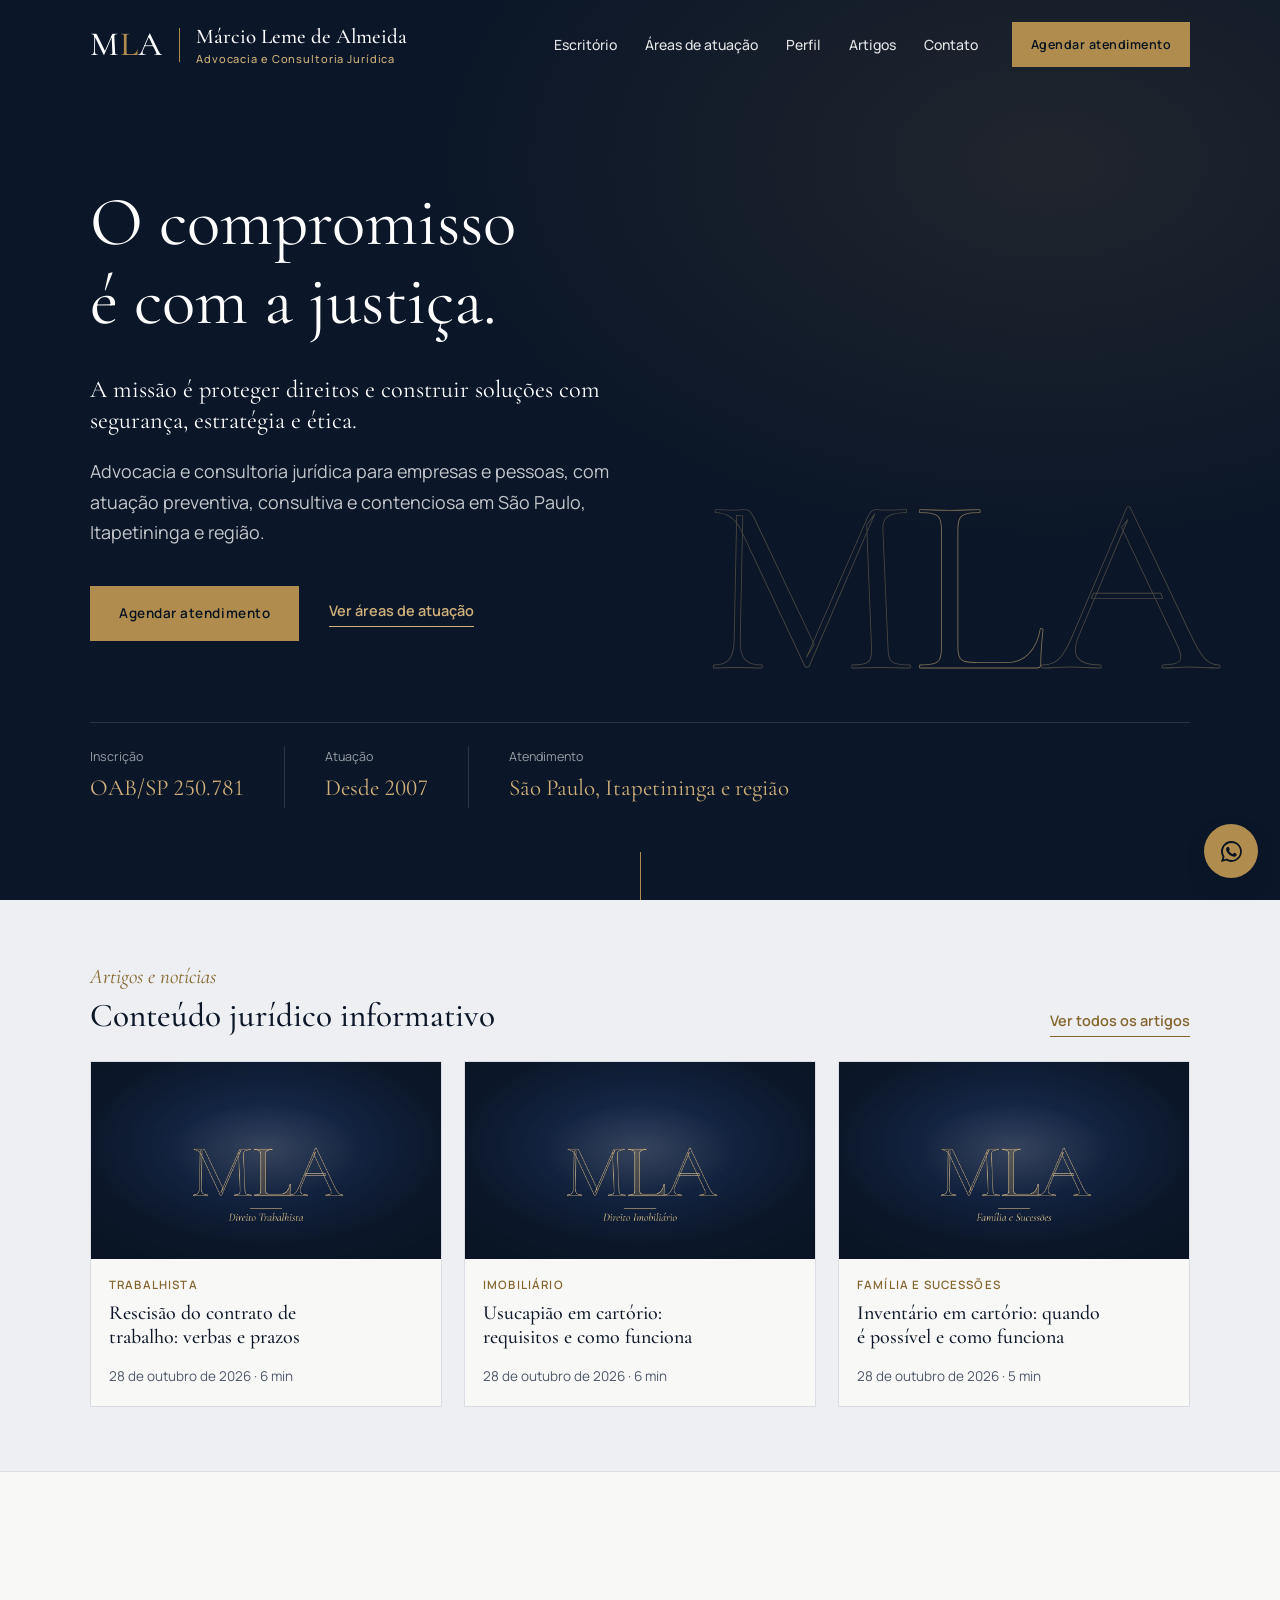
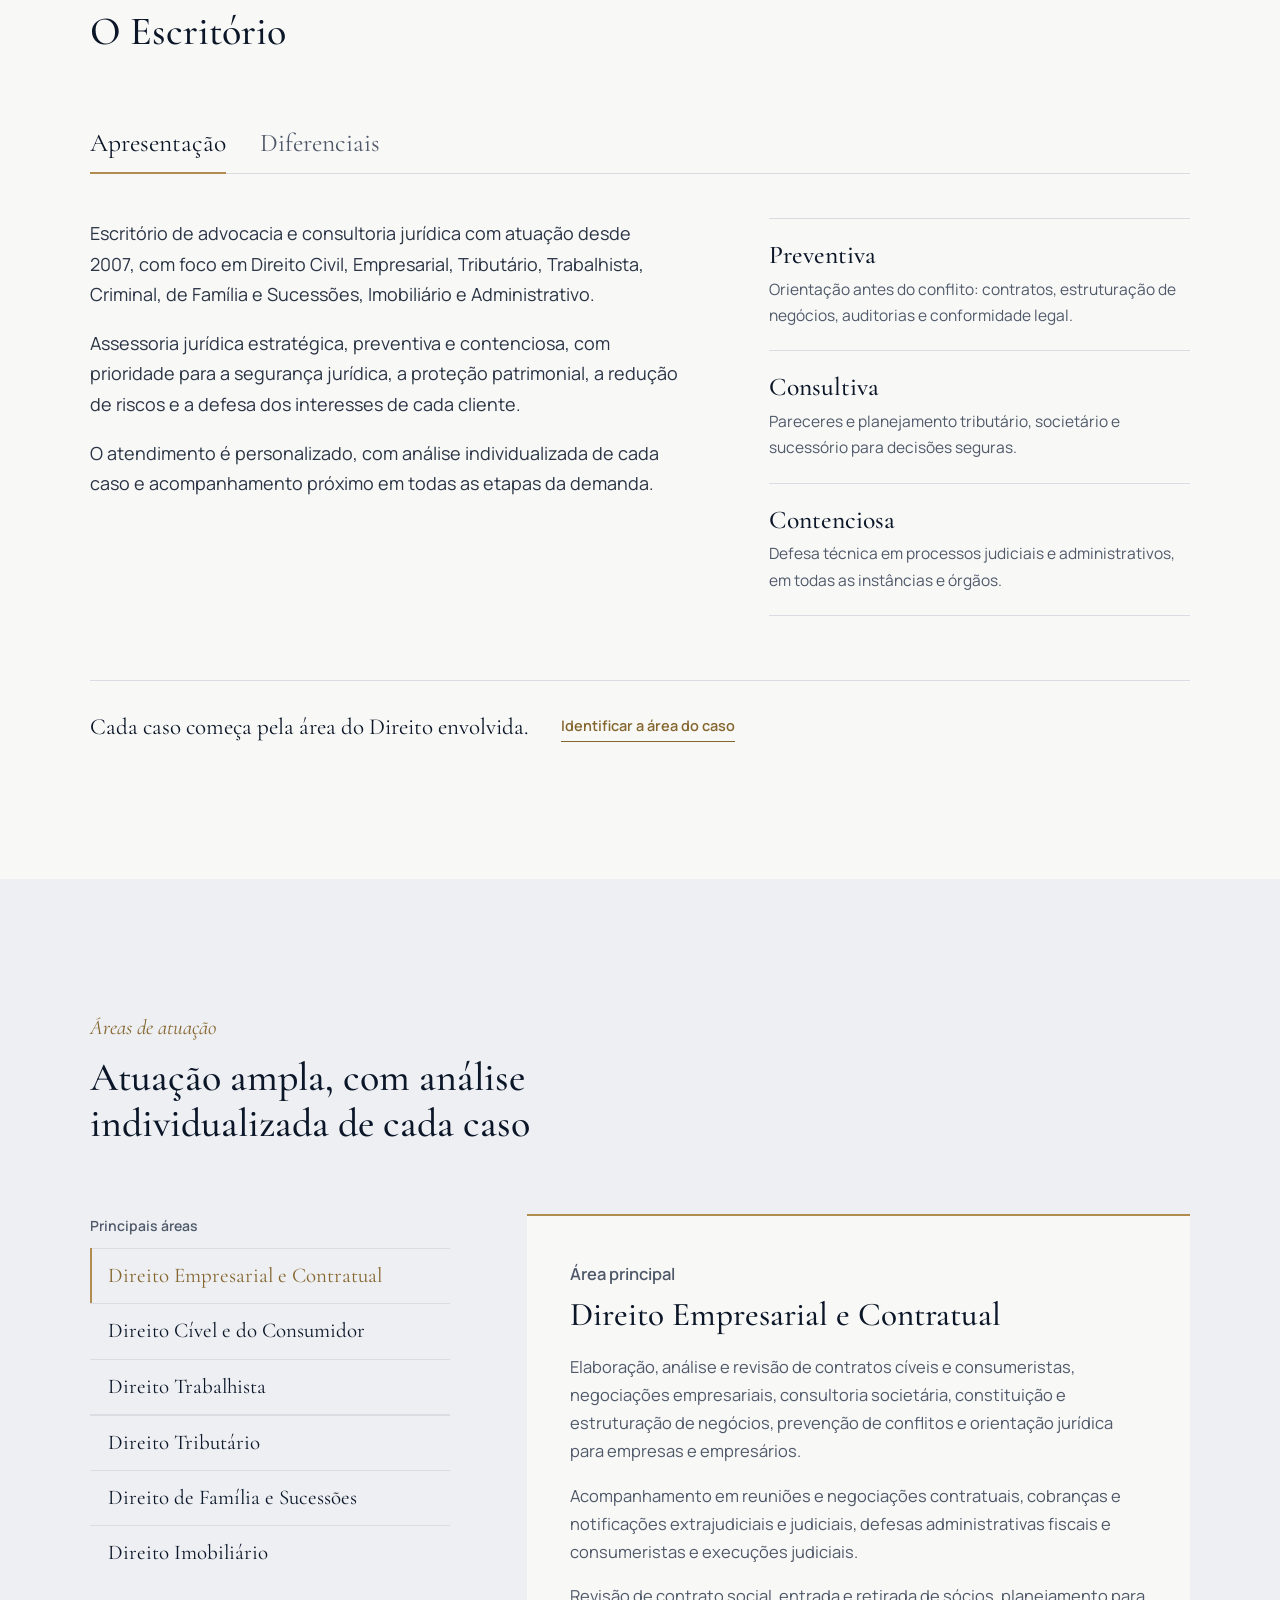
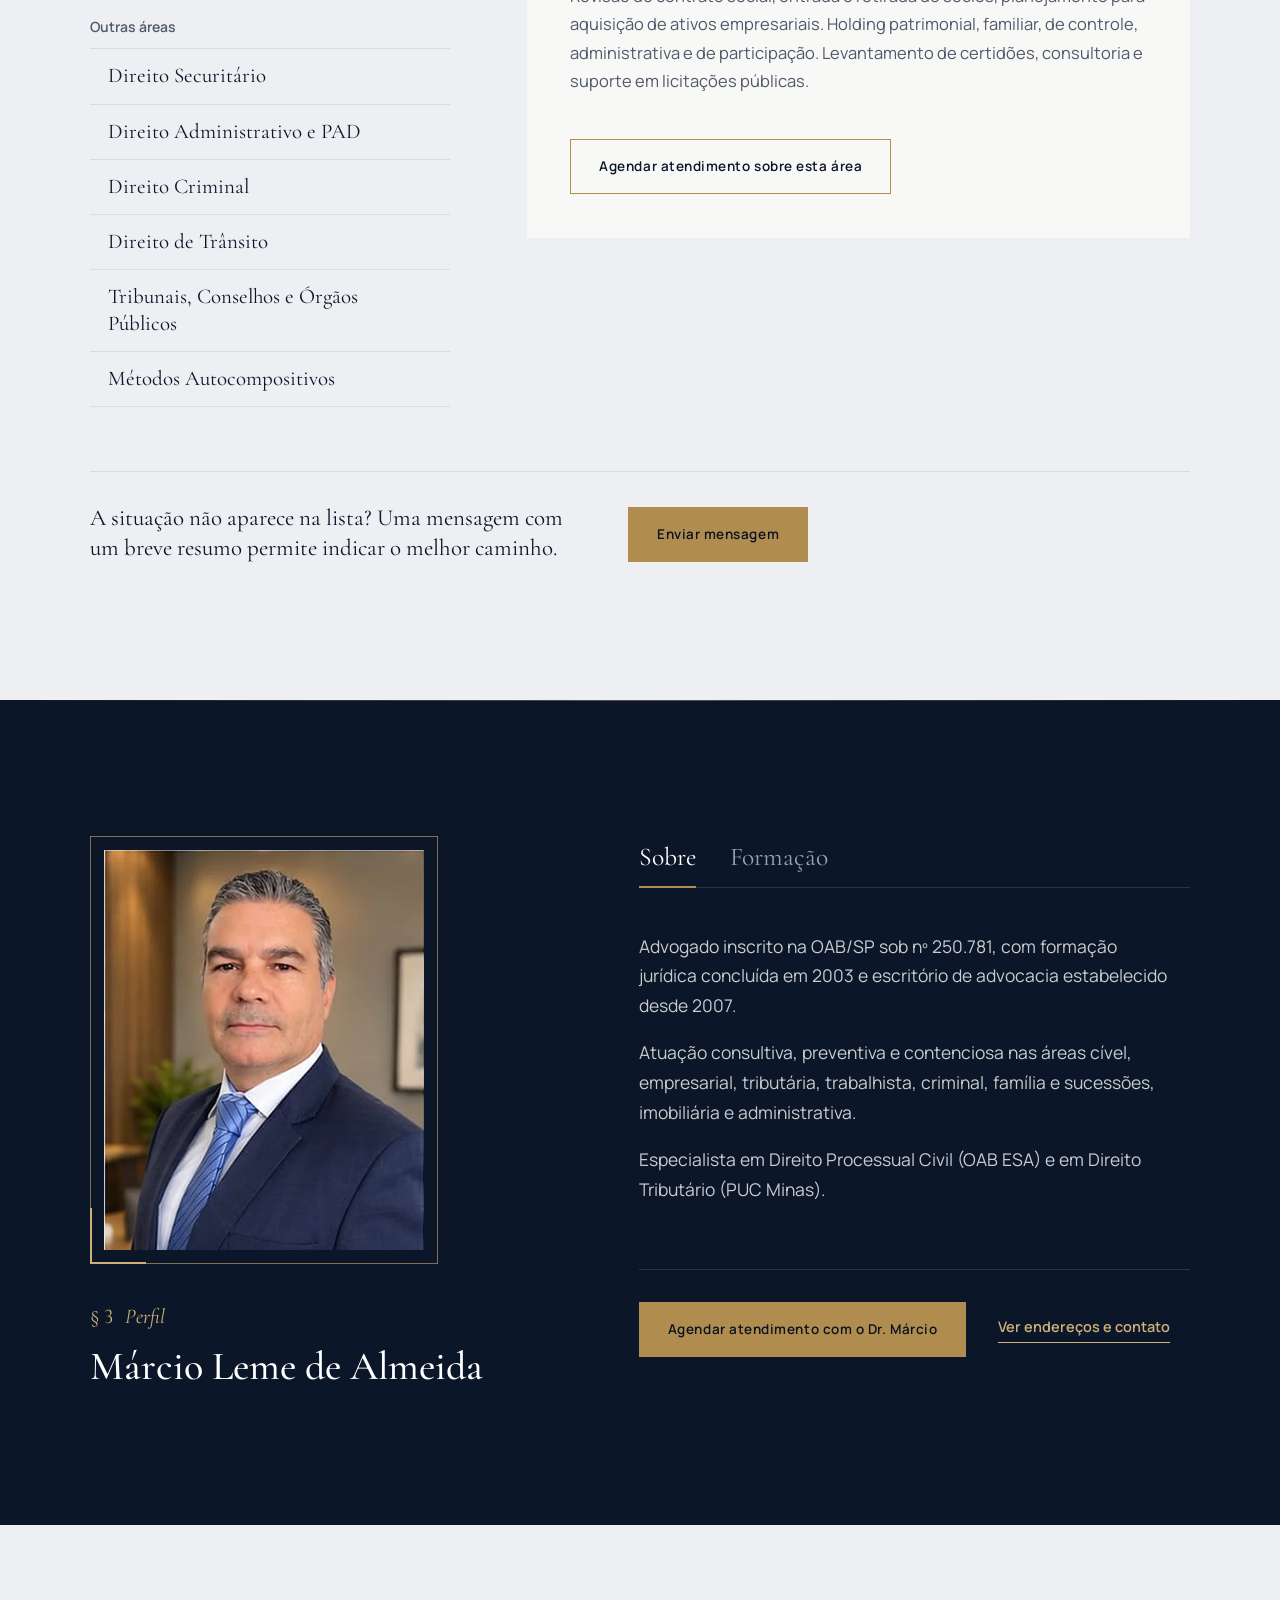
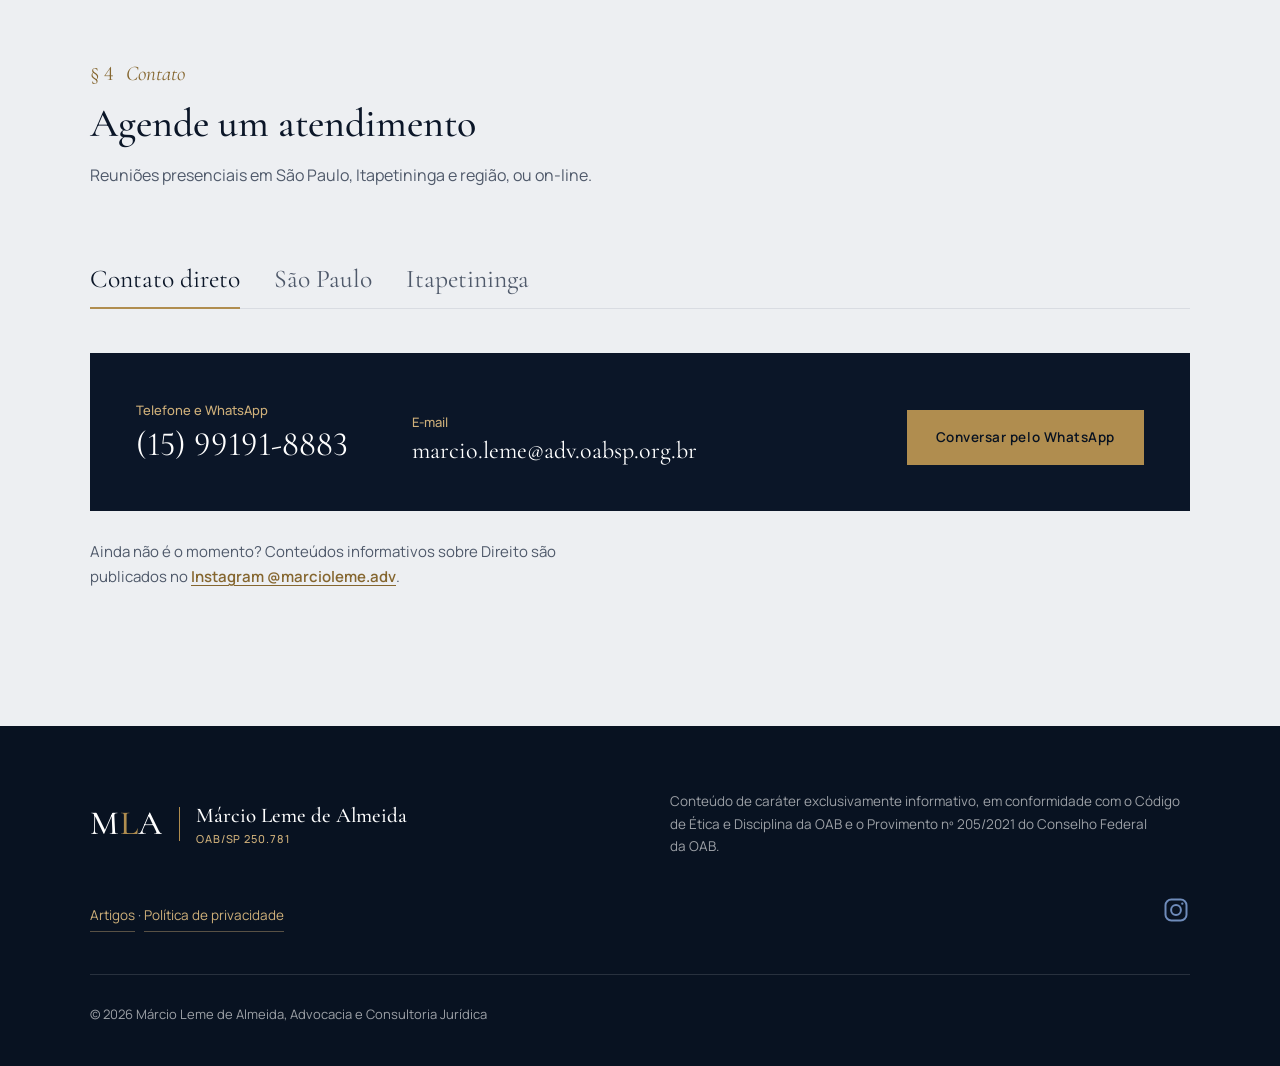
==== index.html @ c4b1dd2b "Change the service area text to São Paulo, Itapetininga e região Co-Authored-By: Claude Opus 5.5 <no" ====
<!doctype html>
<html lang="pt-BR">
<head>
  <meta charset="utf-8">
  <meta name="viewport" content="width=device-width, initial-scale=1">
  <title>Márcio Leme de Almeida | Advocacia e Consultoria Jurídica</title>
  <meta name="description" content="Escritório de advocacia e consultoria jurídica desde 2007. Direito empresarial, do consumidor, trabalhista, tributário, de família e imobiliário. São Paulo, Itapetininga/SP e região. OAB/SP 250.781.">
  <meta name="theme-color" content="#0b1628">
  <meta property="og:title" content="Márcio Leme de Almeida | Advocacia e Consultoria Jurídica">
  <meta property="og:description" content="Advocacia e consultoria jurídica desde 2007. São Paulo, Itapetininga/SP e região.">
  <meta property="og:type" content="website">
  <meta property="og:url" content="https://marciolemeadv.com.br/">
  <meta property="og:locale" content="pt_BR">
  <meta property="og:site_name" content="Márcio Leme de Almeida">
  <meta property="og:image" content="https://marciolemeadv.com.br/assets/og-image.png">
  <meta property="og:image:width" content="1200">
  <meta property="og:image:height" content="630">
  <meta property="og:image:alt" content="Márcio Leme de Almeida, Advocacia e Consultoria Jurídica. OAB/SP 250.781.">
  <meta name="twitter:card" content="summary_large_image">
  <link rel="canonical" href="https://marciolemeadv.com.br/">
  <link rel="icon" href="assets/favicon.svg" type="image/svg+xml">
  <link rel="icon" href="assets/icon-192.png" type="image/png" sizes="192x192">
  <link rel="apple-touch-icon" href="assets/apple-touch-icon.png">
  <link rel="manifest" href="site.webmanifest">
  <link rel="preload" href="assets/fonts/cormorant-garamond.woff" as="font" type="font/woff" crossorigin>
  <link rel="preload" href="assets/fonts/manrope.woff" as="font" type="font/woff" crossorigin>
  <link rel="stylesheet" href="styles.css">
  <script type="application/ld+json">
{
  "@context": "https://schema.org",
  "@graph": [
    {
      "@type": "WebSite",
      "@id": "https://marciolemeadv.com.br/#site",
      "url": "https://marciolemeadv.com.br/",
      "name": "Márcio Leme de Almeida – Advocacia e Consultoria Jurídica",
      "inLanguage": "pt-BR"
    },
    {
      "@type": "Person",
      "@id": "https://marciolemeadv.com.br/#marcio",
      "name": "Márcio Leme de Almeida",
      "jobTitle": "Advogado",
      "url": "https://marciolemeadv.com.br/#trajetoria",
      "image": "https://marciolemeadv.com.br/assets/marcio-960.jpg",
      "identifier": {
        "@type": "PropertyValue",
        "propertyID": "OAB/SP",
        "value": "250.781"
      },
      "alumniOf": [
        {
          "@type": "CollegeOrUniversity",
          "name": "Faculdades Integradas de Itapetininga – Fundação Karnig Bazarian (FKB)"
        },
        {
          "@type": "EducationalOrganization",
          "name": "Escola Superior de Advocacia da OAB (OAB ESA)"
        },
        {
          "@type": "CollegeOrUniversity",
          "name": "Pontifícia Universidade Católica de Minas Gerais (PUC Minas)"
        }
      ],
      "hasCredential": [
        {
          "@type": "EducationalOccupationalCredential",
          "credentialCategory": "Especialização",
          "name": "Especialização em Direito Processual Civil",
          "recognizedBy": {
            "@type": "Organization",
            "name": "OAB ESA"
          }
        },
        {
          "@type": "EducationalOccupationalCredential",
          "credentialCategory": "Especialização",
          "name": "Especialização em Direito Tributário",
          "recognizedBy": {
            "@type": "Organization",
            "name": "PUC Minas"
          }
        }
      ],
      "knowsAbout": [
        "Direito Empresarial",
        "Direito Contratual",
        "Direito Civil",
        "Direito do Consumidor",
        "Direito Trabalhista",
        "Direito Tributário",
        "Direito de Família e Sucessões",
        "Direito Imobiliário",
        "Direito Securitário",
        "Direito Administrativo",
        "Direito Criminal",
        "Direito de Trânsito"
      ],
      "sameAs": [
        "https://www.instagram.com/marcioleme.adv/"
      ],
      "worksFor": [
        {
          "@id": "https://marciolemeadv.com.br/#itapetininga"
        },
        {
          "@id": "https://marciolemeadv.com.br/#sao-paulo"
        }
      ]
    },
    {
      "@type": "LegalService",
      "@id": "https://marciolemeadv.com.br/#itapetininga",
      "name": "Márcio Leme de Almeida – Advocacia e Consultoria Jurídica",
      "url": "https://marciolemeadv.com.br/",
      "image": "https://marciolemeadv.com.br/assets/og-image.png",
      "logo": "https://marciolemeadv.com.br/assets/logo-mla.png",
      "foundingDate": "2007-10",
      "telephone": "+55-15-99191-8883",
      "email": "marcio.leme@adv.oabsp.org.br",
      "founder": {
        "@id": "https://marciolemeadv.com.br/#marcio"
      },
      "employee": {
        "@id": "https://marciolemeadv.com.br/#marcio"
      },
      "address": {
        "@type": "PostalAddress",
        "streetAddress": "Rua Major Fonseca, 85, Sala 04, 1º andar",
        "addressLocality": "Itapetininga",
        "addressRegion": "SP",
        "postalCode": "18200-022",
        "addressCountry": "BR"
      },
      "hasMap": "https://www.google.com/maps/search/?api=1&query=Rua%20Major%20Fonseca%2C%2085%2C%20Itapetininga%20-%20SP",
      "areaServed": [
        {
          "@type": "City",
          "name": "Itapetininga"
        },
        {
          "@type": "City",
          "name": "Angatuba"
        },
        {
          "@type": "City",
          "name": "Alambari"
        },
        {
          "@type": "City",
          "name": "Guareí"
        },
        {
          "@type": "City",
          "name": "São Miguel Arcanjo"
        },
        {
          "@type": "City",
          "name": "Sarapuí"
        },
        {
          "@type": "City",
          "name": "Capão Bonito"
        },
        {
          "@type": "City",
          "name": "Buri"
        },
        {
          "@type": "City",
          "name": "Tatuí"
        },
        {
          "@type": "City",
          "name": "Sorocaba"
        }
      ],
      "knowsAbout": [
        "Direito Empresarial",
        "Direito Contratual",
        "Direito Civil",
        "Direito do Consumidor",
        "Direito Trabalhista",
        "Direito Tributário",
        "Direito de Família e Sucessões",
        "Direito Imobiliário",
        "Direito Securitário",
        "Direito Administrativo",
        "Direito Criminal",
        "Direito de Trânsito"
      ],
      "availableLanguage": "pt-BR",
      "sameAs": [
        "https://www.instagram.com/marcioleme.adv/"
      ]
    },
    {
      "@type": "LegalService",
      "@id": "https://marciolemeadv.com.br/#sao-paulo",
      "name": "Márcio Leme de Almeida – Advocacia e Consultoria Jurídica",
      "url": "https://marciolemeadv.com.br/",
      "image": "https://marciolemeadv.com.br/assets/og-image.png",
      "logo": "https://marciolemeadv.com.br/assets/logo-mla.png",
      "foundingDate": "2007-10",
      "telephone": "+55-15-99191-8883",
      "email": "marcio.leme@adv.oabsp.org.br",
      "founder": {
        "@id": "https://marciolemeadv.com.br/#marcio"
      },
      "employee": {
        "@id": "https://marciolemeadv.com.br/#marcio"
      },
      "address": {
        "@type": "PostalAddress",
        "streetAddress": "Rua Cubatão, 472 – Paraíso",
        "addressLocality": "São Paulo",
        "addressRegion": "SP",
        "postalCode": "04013-001",
        "addressCountry": "BR"
      },
      "hasMap": "https://www.google.com/maps/search/?api=1&query=Rua%20Cubat%C3%A3o%2C%20472%2C%20S%C3%A3o%20Paulo%20-%20SP",
      "areaServed": [
        {
          "@type": "City",
          "name": "São Paulo"
        }
      ],
      "knowsAbout": [
        "Direito Empresarial",
        "Direito Contratual",
        "Direito Civil",
        "Direito do Consumidor",
        "Direito Trabalhista",
        "Direito Tributário",
        "Direito de Família e Sucessões",
        "Direito Imobiliário",
        "Direito Securitário",
        "Direito Administrativo",
        "Direito Criminal",
        "Direito de Trânsito"
      ],
      "availableLanguage": "pt-BR",
      "sameAs": [
        "https://www.instagram.com/marcioleme.adv/"
      ]
    }
  ]
}
  </script>
</head>
<body>

<a class="skip" href="#conteudo">Pular para o conteúdo</a>

<!-- ============ CABEÇALHO ============ -->
<header class="header" id="topo">
  <div class="wrap header__inner">
    <a href="#inicio" class="brand" aria-label="Márcio Leme de Almeida, início">
      <span class="brand__mono">M<em>L</em>A</span>
      <span class="brand__rule" aria-hidden="true"></span>
      <span class="brand__text">
        <span class="brand__name">Márcio Leme de Almeida</span>
        <span class="brand__sub">Advocacia e Consultoria Jurídica</span>
      </span>
    </a>
    <nav class="nav" id="nav" aria-label="Navegação principal">
      <a href="#escritorio">Escritório</a>
      <a href="#atuacao">Áreas de atuação</a>
      <a href="#trajetoria">Perfil</a>
      <a href="artigos/">Artigos</a>
      <a href="#contato">Contato</a>
      <a class="btn btn--gold btn--sm nav__cta" href="https://wa.me/5515991918883?text=Ol%C3%A1%2C%20gostaria%20de%20agendar%20um%20atendimento." target="_blank" rel="noopener">Agendar atendimento</a>
    </nav>
    <button class="burger" id="burger" aria-label="Abrir menu" aria-expanded="false" aria-controls="nav">
      <span></span><span></span><span></span>
    </button>
  </div>
</header>

<main id="conteudo">

<!-- ============ TOPO ============ -->
<section class="hero" id="inicio">
  <svg class="hero__seal" viewBox="0 0 900 360" aria-hidden="true">
    <text x="450" y="300" text-anchor="middle">
      <tspan class="seal__m">M</tspan><tspan class="seal__l">L</tspan><tspan class="seal__a">A</tspan>
    </text>
  </svg>

  <div class="wrap hero__inner">
    <h1 class="hero__title">
      <span class="line"><span>O compromisso</span></span>
      <span class="line"><span>é com a justiça.</span></span>
    </h1>
    <p class="hero__lead">
      <span class="hero__mission">A missão é proteger direitos e construir soluções com segurança, estratégia e ética.</span>
      Advocacia e consultoria jurídica para empresas e pessoas, com atuação preventiva,
      consultiva e contenciosa em São Paulo, Itapetininga e região.
    </p>
    <div class="hero__actions">
      <a class="btn btn--gold" href="https://wa.me/5515991918883?text=Ol%C3%A1%2C%20gostaria%20de%20agendar%20um%20atendimento." target="_blank" rel="noopener">Agendar atendimento</a>
      <a class="textlink textlink--light" href="#atuacao">Ver áreas de atuação</a>
    </div>
  </div>

  <div class="wrap">
    <dl class="hero__facts">
      <div><dt>Inscrição</dt><dd>OAB/SP 250.781</dd></div>
      <div><dt>Atuação</dt><dd>Desde 2007</dd></div>
      <div><dt>Atendimento</dt><dd>São Paulo, Itapetininga e região</dd></div>
    </dl>
  </div>
  <a href="#escritorio" class="scroll-line" aria-label="Ir para o conteúdo"><span></span></a>
</section>

<!-- ============ ARTIGOS (cards pequenos logo abaixo do topo; o mais recente primeiro) ============ -->
<section class="home-news" id="artigos" aria-labelledby="home-news-title">
  <div class="wrap home-news__inner">
    <div class="home-news__intro">
      <p class="sect">Artigos e notícias</p>
      <h2 class="home-news__title" id="home-news-title">Conteúdo jurídico informativo</h2>
      <a class="textlink" href="artigos/">Ver todos os artigos</a>
    </div>
    <div class="home-news__cards">
      <article class="news-card news-card--sm">
        <div class="news-card__img"><img src="artigos/img/rescisao-contrato-de-trabalho.jpg" width="1200" height="675" alt="" loading="lazy" decoding="async"></div>
        <div class="news-card__body">
          <p class="news-card__chapeu">Trabalhista</p>
          <h3 class="news-card__title"><a href="artigos/rescisao-contrato-de-trabalho.html">Rescisão do contrato de trabalho: verbas e prazos</a></h3>
          <p class="news-card__meta">28 de outubro de 2026 · 6 min</p>
        </div>
      </article>
      <article class="news-card news-card--sm">
        <div class="news-card__img"><img src="artigos/img/usucapiao-em-cartorio.jpg" width="1200" height="675" alt="" loading="lazy" decoding="async"></div>
        <div class="news-card__body">
          <p class="news-card__chapeu">Imobiliário</p>
          <h3 class="news-card__title"><a href="artigos/usucapiao-em-cartorio.html">Usucapião em cartório: requisitos e como funciona</a></h3>
          <p class="news-card__meta">28 de outubro de 2026 · 6 min</p>
        </div>
      </article>
      <article class="news-card news-card--sm">
        <div class="news-card__img"><img src="artigos/img/inventario-em-cartorio.jpg" width="1200" height="675" alt="" loading="lazy" decoding="async"></div>
        <div class="news-card__body">
          <p class="news-card__chapeu">Família e Sucessões</p>
          <h3 class="news-card__title"><a href="artigos/inventario-em-cartorio.html">Inventário em cartório: quando é possível e como funciona</a></h3>
          <p class="news-card__meta">28 de outubro de 2026 · 5 min</p>
        </div>
      </article>
    </div>
    <div class="home-news__dots" aria-hidden="true"></div>
  </div>
</section>

<!-- ============ 1 ESCRITÓRIO (abas: Apresentação | Diferenciais) ============ -->
<section class="section" id="escritorio">
  <div class="wrap">
    <div class="section__head">
      <h2 class="title">O Escritório</h2>
    </div>

    <div class="tabs" data-tabs>
      <div class="tabs__list" role="tablist" aria-label="O escritório">
        <button class="tab" role="tab" id="t-quem" aria-controls="p-quem" aria-selected="true">Apresentação</button>
        <button class="tab" role="tab" id="t-dif" aria-controls="p-dif" aria-selected="false" tabindex="-1">Diferenciais</button>
      </div>

      <div class="tabs__panel" role="tabpanel" id="p-quem" aria-labelledby="t-quem">
        <div class="about">
          <div class="prose">
            <p>
              Escritório de advocacia e consultoria jurídica com atuação desde 2007, com foco em Direito Civil,
              Empresarial, Tributário, Trabalhista, Criminal, de Família e Sucessões, Imobiliário e Administrativo.
            </p>
            <p>
              Assessoria jurídica estratégica, preventiva e contenciosa, com prioridade para a segurança jurídica,
              a proteção patrimonial, a redução de riscos e a defesa dos interesses de cada cliente.
            </p>
            <p>
              O atendimento é personalizado, com análise individualizada de cada caso e acompanhamento próximo
              em todas as etapas da demanda.
            </p>
          </div>
          <div class="pillars">
            <article class="pillar">
              <h3>Preventiva</h3>
              <p>Orientação antes do conflito: contratos, estruturação de negócios, auditorias e conformidade legal.</p>
            </article>
            <article class="pillar">
              <h3>Consultiva</h3>
              <p>Pareceres e planejamento tributário, societário e sucessório para decisões seguras.</p>
            </article>
            <article class="pillar">
              <h3>Contenciosa</h3>
              <p>Defesa técnica em processos judiciais e administrativos, em todas as instâncias e órgãos.</p>
            </article>
          </div>
        </div>
      </div>

      <div class="tabs__panel" role="tabpanel" id="p-dif" aria-labelledby="t-dif" hidden>
        <ul class="diffs">
          <li>Escritório estabelecido desde 2007</li>
          <li>Experiência em diversas áreas do Direito</li>
          <li>Atuação perante tribunais, conselhos, órgãos públicos e entidades administrativas</li>
          <li>Experiência em sindicâncias e processos administrativos disciplinares</li>
          <li>Atendimento personalizado e estratégico</li>
          <li>Atuação preventiva, consultiva e contenciosa</li>
          <li>Análise individualizada e acompanhamento próximo de cada caso</li>
          <li>Compromisso com ética, sigilo profissional e segurança jurídica</li>
          <li>Disponibilidade para reuniões presenciais e on-line</li>
        </ul>
      </div>
    </div>

    <div class="next">
      <p class="next__text">Cada caso começa pela área do Direito envolvida.</p>
      <a class="textlink" href="#atuacao">Identificar a área do caso</a>
    </div>
  </div>
</section>

<!-- ============ 2 ÁREAS DE ATUAÇÃO (abas verticais; acordeão no celular) ============ -->
<section class="section section--tint" id="atuacao">
  <div class="wrap">
    <div class="section__head">
      <p class="sect">Áreas de atuação</p>
      <h2 class="title">Atuação ampla, com análise individualizada de cada caso</h2>
    </div>

    <div class="vtabs" data-tabs data-vertical>
      <p class="vtabs__group">Principais áreas</p>

      <div class="vtab">
        <button class="vtab__btn is-main" id="a-emp" aria-controls="ap-emp" aria-expanded="true">Direito Empresarial e Contratual</button>
        <div class="vtab__panel" id="ap-emp" role="region" aria-labelledby="a-emp">
          <p class="vtab__tag">Área principal</p>
          <h3>Direito Empresarial e Contratual</h3>
          <p>Elaboração, análise e revisão de contratos cíveis e consumeristas, negociações empresariais, consultoria societária, constituição e estruturação de negócios, prevenção de conflitos e orientação jurídica para empresas e empresários.</p>
          <p>Acompanhamento em reuniões e negociações contratuais, cobranças e notificações extrajudiciais e judiciais, defesas administrativas fiscais e consumeristas e execuções judiciais.</p>
          <p>Revisão de contrato social, entrada e retirada de sócios, planejamento para aquisição de ativos empresariais. Holding patrimonial, familiar, de controle, administrativa e de participação. Levantamento de certidões, consultoria e suporte em licitações públicas.</p>
          <a class="btn btn--outline vtab__cta" href="https://wa.me/5515991918883?text=Ol%C3%A1%2C%20gostaria%20de%20agendar%20um%20atendimento.%20%C3%81rea%3A%20Direito%20Empresarial%20e%20Contratual." target="_blank" rel="noopener">Agendar atendimento sobre esta área</a>
        </div>
      </div>
      <div class="vtab">
        <button class="vtab__btn is-main" id="a-civ" aria-controls="ap-civ" aria-expanded="false">Direito Cível e do Consumidor</button>
        <div class="vtab__panel" id="ap-civ" role="region" aria-labelledby="a-civ" hidden>
          <p class="vtab__tag">Área principal</p>
          <h3>Direito Cível e do Consumidor</h3>
          <p>Ações de responsabilidade civil, relações contratuais, indenizações, cobranças e obrigações, na defesa de empresas, fornecedores e consumidores.</p>
          <p>Representação em processos judiciais e administrativos, perante o Procon e em execuções judiciais.</p>
          <a class="btn btn--outline vtab__cta" href="https://wa.me/5515991918883?text=Ol%C3%A1%2C%20gostaria%20de%20agendar%20um%20atendimento.%20%C3%81rea%3A%20Direito%20C%C3%ADvel%20e%20do%20Consumidor." target="_blank" rel="noopener">Agendar atendimento sobre esta área</a>
        </div>
      </div>
      <div class="vtab">
        <button class="vtab__btn is-main" id="a-trab" aria-controls="ap-trab" aria-expanded="false">Direito Trabalhista</button>
        <div class="vtab__panel" id="ap-trab" role="region" aria-labelledby="a-trab" hidden>
          <p class="vtab__tag">Área principal</p>
          <h3>Direito Trabalhista</h3>
          <p>Assessoria preventiva e contenciosa para o cumprimento integral da legislação trabalhista, incluindo medicina do trabalho, controle de EPIs, PPP, PCMSO, Normas Regulamentadoras, fiscalizações e acidentes de trabalho.</p>
          <p>Gestão disciplinar (advertências, suspensões e multas cabíveis), acordos de banco de horas e planejamento de jornadas e escalas, em conformidade com a lei.</p>
          <p>Auditorias trabalhistas, elaboração e revisão de documentos e contratos, negociações e defesa em reclamações trabalhistas.</p>
          <a class="btn btn--outline vtab__cta" href="https://wa.me/5515991918883?text=Ol%C3%A1%2C%20gostaria%20de%20agendar%20um%20atendimento.%20%C3%81rea%3A%20Direito%20Trabalhista." target="_blank" rel="noopener">Agendar atendimento sobre esta área</a>
        </div>
      </div>
      <div class="vtab">
        <button class="vtab__btn is-main" id="a-trib" aria-controls="ap-trib" aria-expanded="false">Direito Tributário</button>
        <div class="vtab__panel" id="ap-trib" role="region" aria-labelledby="a-trib" hidden>
          <p class="vtab__tag">Área principal</p>
          <h3>Direito Tributário</h3>
          <p>Consultoria e assessoria tributária, análise de obrigações fiscais, planejamento tributário, defesas administrativas e judiciais, execuções fiscais e contencioso tributário.</p>
          <p>Defesa em processos administrativos e ações penais relativas a crimes contra a ordem tributária, com acompanhamento de investigações nas esferas estadual e federal.</p>
          <a class="btn btn--outline vtab__cta" href="https://wa.me/5515991918883?text=Ol%C3%A1%2C%20gostaria%20de%20agendar%20um%20atendimento.%20%C3%81rea%3A%20Direito%20Tribut%C3%A1rio." target="_blank" rel="noopener">Agendar atendimento sobre esta área</a>
        </div>
      </div>
      <div class="vtab">
        <button class="vtab__btn is-main" id="a-fam" aria-controls="ap-fam" aria-expanded="false">Direito de Família e Sucessões</button>
        <div class="vtab__panel" id="ap-fam" role="region" aria-labelledby="a-fam" hidden>
          <p class="vtab__tag">Área principal</p>
          <h3>Direito de Família e Sucessões</h3>
          <p>Divórcio, dissolução de união estável, guarda, convivência familiar, alimentos, investigação e reconhecimento de paternidade e partilha de bens.</p>
          <p>Inventários judiciais e extrajudiciais, arrolamentos, testamentos, planejamento sucessório, sobrepartilha e defesa dos interesses de herdeiros e legatários.</p>
          <a class="btn btn--outline vtab__cta" href="https://wa.me/5515991918883?text=Ol%C3%A1%2C%20gostaria%20de%20agendar%20um%20atendimento.%20%C3%81rea%3A%20Direito%20de%20Fam%C3%ADlia%20e%20Sucess%C3%B5es." target="_blank" rel="noopener">Agendar atendimento sobre esta área</a>
        </div>
      </div>
      <div class="vtab">
        <button class="vtab__btn is-main" id="a-imo" aria-controls="ap-imo" aria-expanded="false">Direito Imobiliário</button>
        <div class="vtab__panel" id="ap-imo" role="region" aria-labelledby="a-imo" hidden>
          <p class="vtab__tag">Área principal</p>
          <h3>Direito Imobiliário</h3>
          <p>Compra e venda de imóveis, análise e elaboração de contratos, locações, regularização imobiliária administrativa e judicial, usucapião, incorporações, condomínios e questões possessórias.</p>
          <a class="btn btn--outline vtab__cta" href="https://wa.me/5515991918883?text=Ol%C3%A1%2C%20gostaria%20de%20agendar%20um%20atendimento.%20%C3%81rea%3A%20Direito%20Imobili%C3%A1rio." target="_blank" rel="noopener">Agendar atendimento sobre esta área</a>
        </div>
      </div>

      <p class="vtabs__group">Outras áreas</p>

      <div class="vtab">
        <button class="vtab__btn" id="a-seg" aria-controls="ap-seg" aria-expanded="false">Direito Securitário</button>
        <div class="vtab__panel" id="ap-seg" role="region" aria-labelledby="a-seg" hidden>
          <h3>Direito Securitário</h3>
          <p>Consultoria em contratos de seguro (vida, patrimoniais, empresariais, responsabilidade civil, entre outros), análise e revisão de apólices, regulação de sinistros e prevenção de litígios entre segurados, beneficiários e seguradoras.</p>
          <p>Atuação preventiva e contenciosa em cobranças de indenizações securitárias, negativas de cobertura e recusas de pagamento, inclusive em litígios judiciais e procedimentos arbitrais do mercado de seguros e resseguros.</p>
          <a class="btn btn--outline vtab__cta" href="https://wa.me/5515991918883?text=Ol%C3%A1%2C%20gostaria%20de%20agendar%20um%20atendimento.%20%C3%81rea%3A%20Direito%20Securit%C3%A1rio." target="_blank" rel="noopener">Agendar atendimento sobre esta área</a>
        </div>
      </div>
      <div class="vtab">
        <button class="vtab__btn" id="a-adm" aria-controls="ap-adm" aria-expanded="false">Direito Administrativo e PAD</button>
        <div class="vtab__panel" id="ap-adm" role="region" aria-labelledby="a-adm" hidden>
          <h3>Direito Administrativo e PAD</h3>
          <p>Processos administrativos, licitações e contratos administrativos, servidores públicos, responsabilidade administrativa e defesa perante órgãos públicos.</p>
          <p>Elaboração de defesa e acompanhamento de sindicâncias e processos administrativos disciplinares.</p>
          <a class="btn btn--outline vtab__cta" href="https://wa.me/5515991918883?text=Ol%C3%A1%2C%20gostaria%20de%20agendar%20um%20atendimento.%20%C3%81rea%3A%20Direito%20Administrativo%20e%20PAD." target="_blank" rel="noopener">Agendar atendimento sobre esta área</a>
        </div>
      </div>
      <div class="vtab">
        <button class="vtab__btn" id="a-crim" aria-controls="ap-crim" aria-expanded="false">Direito Criminal</button>
        <div class="vtab__panel" id="ap-crim" role="region" aria-labelledby="a-crim" hidden>
          <h3>Direito Criminal</h3>
          <p>Inquéritos policiais e investigações nas esferas estadual e federal, defesa em ações penais, assistência à acusação, representação de vítimas e notícias-crime.</p>
          <p>Audiências, recursos criminais e processos relativos a crimes empresariais, tributários e contra o patrimônio.</p>
          <a class="btn btn--outline vtab__cta" href="https://wa.me/5515991918883?text=Ol%C3%A1%2C%20gostaria%20de%20agendar%20um%20atendimento.%20%C3%81rea%3A%20Direito%20Criminal." target="_blank" rel="noopener">Agendar atendimento sobre esta área</a>
        </div>
      </div>
      <div class="vtab">
        <button class="vtab__btn" id="a-tran" aria-controls="ap-tran" aria-expanded="false">Direito de Trânsito</button>
        <div class="vtab__panel" id="ap-tran" role="region" aria-labelledby="a-tran" hidden>
          <h3>Direito de Trânsito</h3>
          <p>Defesa em autuações, multas e processos administrativos, recursos perante os órgãos de trânsito e orientação em acidentes e responsabilidades, inclusive para frotas de empresas.</p>
          <a class="btn btn--outline vtab__cta" href="https://wa.me/5515991918883?text=Ol%C3%A1%2C%20gostaria%20de%20agendar%20um%20atendimento.%20%C3%81rea%3A%20Direito%20de%20Tr%C3%A2nsito." target="_blank" rel="noopener">Agendar atendimento sobre esta área</a>
        </div>
      </div>
      <div class="vtab">
        <button class="vtab__btn" id="a-trib2" aria-controls="ap-trib2" aria-expanded="false">Tribunais, Conselhos e Órgãos Públicos</button>
        <div class="vtab__panel" id="ap-trib2" role="region" aria-labelledby="a-trib2" hidden>
          <h3>Tribunais, Conselhos e Órgãos Públicos</h3>
          <p>Representação perante tribunais judiciais e administrativos, conselhos profissionais e órgãos colegiados, com recursos, memoriais, sustentações orais e acompanhamento de julgamentos.</p>
          <a class="btn btn--outline vtab__cta" href="https://wa.me/5515991918883?text=Ol%C3%A1%2C%20gostaria%20de%20agendar%20um%20atendimento.%20%C3%81rea%3A%20Tribunais%2C%20Conselhos%20e%20%C3%93rg%C3%A3os%20P%C3%BAblicos." target="_blank" rel="noopener">Agendar atendimento sobre esta área</a>
        </div>
      </div>
      <div class="vtab">
        <button class="vtab__btn" id="a-auto" aria-controls="ap-auto" aria-expanded="false">Métodos Autocompositivos</button>
        <div class="vtab__panel" id="ap-auto" role="region" aria-labelledby="a-auto" hidden>
          <h3>Métodos Autocompositivos</h3>
          <p>Assessoria jurídica em práticas colaborativas, mediação, conciliação e negociação, com acompanhamento das sessões e elaboração ou revisão dos termos de acordo.</p>
          <a class="btn btn--outline vtab__cta" href="https://wa.me/5515991918883?text=Ol%C3%A1%2C%20gostaria%20de%20agendar%20um%20atendimento.%20%C3%81rea%3A%20M%C3%A9todos%20Autocompositivos." target="_blank" rel="noopener">Agendar atendimento sobre esta área</a>
        </div>
      </div>
    </div>

    <div class="next">
      <p class="next__text">A situação não aparece na lista? Uma mensagem com um breve resumo permite indicar o melhor caminho.</p>
      <a class="btn btn--gold" href="https://wa.me/5515991918883?text=Ol%C3%A1%2C%20gostaria%20de%20uma%20orienta%C3%A7%C3%A3o%20sobre%20a%20minha%20situa%C3%A7%C3%A3o." target="_blank" rel="noopener">Enviar mensagem</a>
    </div>
  </div>
</section>

<!-- ============ § 3 TRAJETÓRIA (abas: Perfil | Formação) ============ -->
<section class="section section--dark" id="trajetoria">
  <div class="wrap split">
    <div class="split__head">
      <figure class="portrait">
        <picture>
          <source type="image/webp" srcset="assets/marcio-perfil-640.webp">
          <img src="assets/marcio-perfil-640.jpg" width="640" height="800" alt="Márcio Leme de Almeida, advogado, OAB/SP 250.781" loading="lazy" decoding="async">
        </picture>
      </figure>
      <p class="sect sect--dark"><span class="sect__n">§ 3</span> Perfil</p>
      <h2 class="title">Márcio Leme de Almeida</h2>
    </div>

    <div class="tabs tabs--dark" data-tabs>
      <div class="tabs__list" role="tablist" aria-label="Perfil">
        <button class="tab" role="tab" id="t-perfil" aria-controls="p-perfil" aria-selected="true">Sobre</button>
        <button class="tab" role="tab" id="t-form" aria-controls="p-form" aria-selected="false" tabindex="-1">Formação</button>
      </div>

      <div class="tabs__panel" role="tabpanel" id="p-perfil" aria-labelledby="t-perfil">
        <p class="profile">
          Advogado inscrito na OAB/SP sob nº 250.781, com formação jurídica concluída em 2003 e escritório
          de advocacia estabelecido desde 2007.
        </p>
        <p class="profile">
          Atuação consultiva, preventiva e contenciosa nas áreas cível, empresarial, tributária, trabalhista,
          criminal, família e sucessões, imobiliária e administrativa.
        </p>
        <p class="profile">
          Especialista em Direito Processual Civil (OAB ESA) e em Direito Tributário (PUC Minas).
        </p>
      </div>

      <div class="tabs__panel" role="tabpanel" id="p-form" aria-labelledby="t-form" hidden>
        <ol class="timeline" id="timeline">
          <li class="tl" style="--i:0">
            <span class="tl__year">2003</span>
            <div>
              <h3>Graduação em Direito</h3>
              <p>Fundação Karnig Bazarian (FKB), Faculdades Integradas de Itapetininga.</p>
            </div>
          </li>
          <li class="tl" style="--i:1">
            <span class="tl__year">2007</span>
            <div>
              <h3>Fundação do escritório</h3>
              <p>Início da advocacia própria, com atuação consultiva e contenciosa.</p>
            </div>
          </li>
          <li class="tl" style="--i:2">
            <span class="tl__year">2014<small>–2017</small></span>
            <div>
              <h3>Especialização em Direito Processual Civil</h3>
              <p>Escola Superior de Advocacia da OAB (OAB ESA).</p>
            </div>
          </li>
          <li class="tl" style="--i:3">
            <span class="tl__year">2018<small>–2020</small></span>
            <div>
              <h3>Especialização em Direito Tributário</h3>
              <p>Pontifícia Universidade Católica de Minas Gerais (PUC Minas).</p>
            </div>
          </li>
          <li class="tl" style="--i:4">
            <span class="tl__year">Hoje</span>
            <div>
              <h3>São Paulo, Itapetininga e região</h3>
              <p>Atendimento presencial nos dois endereços e reuniões on-line.</p>
            </div>
          </li>
        </ol>
      </div>

      <div class="next next--dark">
        <a class="btn btn--gold" href="https://wa.me/5515991918883?text=Ol%C3%A1%2C%20gostaria%20de%20agendar%20um%20atendimento%20com%20o%20Dr.%20M%C3%A1rcio." target="_blank" rel="noopener">Agendar atendimento com o Dr. Márcio</a>
        <a class="textlink textlink--light" href="#contato">Ver endereços e contato</a>
      </div>
    </div>
  </div>
</section>

<!-- ============ § 4 CONTATO (abas: Contato direto | São Paulo | Itapetininga) ============ -->
<section class="section section--tint" id="contato">
  <div class="wrap">
    <div class="section__head">
      <p class="sect"><span class="sect__n">§ 4</span> Contato</p>
      <h2 class="title">Agende um atendimento</h2>
      <p class="section__lead">Reuniões presenciais em São Paulo, Itapetininga e região, ou on-line.</p>
    </div>

    <div class="tabs" data-tabs>
      <div class="tabs__list" role="tablist" aria-label="Contato">
        <button class="tab" role="tab" id="t-fale" aria-controls="p-fale" aria-selected="true">Contato direto</button>
        <button class="tab" role="tab" id="t-sp" aria-controls="p-sp" aria-selected="false" tabindex="-1">São Paulo</button>
        <button class="tab" role="tab" id="t-itp" aria-controls="p-itp" aria-selected="false" tabindex="-1">Itapetininga</button>
      </div>

      <div class="tabs__panel" role="tabpanel" id="p-fale" aria-labelledby="t-fale">
        <div class="contact__direct">
          <a class="contact__line" href="https://wa.me/5515991918883?text=Ol%C3%A1%2C%20gostaria%20de%20agendar%20um%20atendimento." target="_blank" rel="noopener">
            <span class="contact__k">Telefone e WhatsApp</span>
            <span class="contact__v">(15) 99191-8883</span>
          </a>
          <a class="contact__line" href="mailto:marcio.leme@adv.oabsp.org.br">
            <span class="contact__k">E-mail</span>
            <span class="contact__v contact__v--sm">marcio.leme@adv.oabsp.org.br</span>
          </a>
          <a class="btn btn--gold" href="https://wa.me/5515991918883?text=Ol%C3%A1%2C%20gostaria%20de%20agendar%20um%20atendimento." target="_blank" rel="noopener">Conversar pelo WhatsApp</a>
        </div>
        <p class="contact__soft">Ainda não é o momento? Conteúdos informativos sobre Direito são publicados no
          <a href="https://www.instagram.com/marcioleme.adv/" target="_blank" rel="noopener">Instagram @marcioleme.adv</a>.</p>
      </div>

      <div class="tabs__panel" role="tabpanel" id="p-sp" aria-labelledby="t-sp" hidden>
        <div class="office">
          <div class="office__info">
            <address class="office__addr">Rua Cubatão, nº 472, Paraíso<br>São Paulo/SP<br>CEP 04013-001</address>
          </div>
          <figure class="map">
            <picture>
              <source type="image/webp" srcset="assets/vista-sp-800.webp 800w, assets/vista-sp-1200.webp 1200w" sizes="(max-width: 920px) 100vw, 50vw">
              <img src="assets/vista-sp-1200.jpg" width="1200" height="900" style="object-position: 55% 46%" alt="Vista aérea da região do escritório em São Paulo, com o prédio destacado" loading="lazy" decoding="async">
            </picture>
            <figcaption class="map__bar">
              <span class="map__note">Vista aérea ilustrativa</span>
              <a class="btn btn--gold btn--sm" href="https://www.google.com/maps/dir/?api=1&amp;destination=Rua%20Cubat%C3%A3o%2C%20472%20-%20Para%C3%ADso%2C%20S%C3%A3o%20Paulo%20-%20SP%2C%2004013-001" target="_blank" rel="noopener">Ir até lá</a>
            </figcaption>
          </figure>
        </div>
      </div>

      <div class="tabs__panel" role="tabpanel" id="p-itp" aria-labelledby="t-itp" hidden>
        <div class="office">
          <div class="office__info">
            <address class="office__addr">Rua Major Fonseca, nº 85, Sala 04, 1º andar, Centro<br>Itapetininga/SP<br>CEP 18200-022</address>
          </div>
          <figure class="map">
            <picture>
              <source type="image/webp" srcset="assets/vista-itapetininga-800.webp 800w, assets/vista-itapetininga-1200.webp 1200w" sizes="(max-width: 920px) 100vw, 50vw">
              <img src="assets/vista-itapetininga-1200.jpg" width="1200" height="900" style="object-position: 50% 44%" alt="Vista aérea da região do escritório em Itapetininga, com o prédio destacado" loading="lazy" decoding="async">
            </picture>
            <figcaption class="map__bar">
              <span class="map__note">Vista aérea ilustrativa</span>
              <a class="btn btn--gold btn--sm" href="https://www.google.com/maps/dir/?api=1&amp;destination=Rua%20Major%20Fonseca%2C%2085%20-%20Centro%2C%20Itapetininga%20-%20SP%2C%2018200-022" target="_blank" rel="noopener">Ir até lá</a>
            </figcaption>
          </figure>
        </div>
      </div>
    </div>
  </div>
</section>

</main>

<!-- ============ RODAPÉ ============ -->
<footer class="footer">
  <div class="wrap footer__inner">
    <div class="brand brand--light">
      <span class="brand__mono">M<em>L</em>A</span>
      <span class="brand__rule" aria-hidden="true"></span>
      <span class="brand__text">
        <span class="brand__name">Márcio Leme de Almeida</span>
        <span class="brand__sub">OAB/SP 250.781</span>
      </span>
    </div>
    <p class="footer__note">
      Conteúdo de caráter exclusivamente informativo, em conformidade com o Código de Ética e Disciplina da OAB
      e o Provimento nº 205/2021 do Conselho Federal da OAB.
    </p>
    <p class="footer__links"><a href="artigos/">Artigos</a> · <a href="privacidade.html">Política de privacidade</a></p>
    <a class="footer__social" href="https://www.instagram.com/marcioleme.adv/" target="_blank" rel="noopener" aria-label="Instagram de Márcio Leme de Almeida (abre em nova aba)">
      <svg viewBox="0 0 24 24" aria-hidden="true"><rect x="3" y="3" width="18" height="18" rx="5"/><circle cx="12" cy="12" r="4.2"/><circle cx="17.4" cy="6.6" r="1" class="dot"/></svg>
    </a>
    <p class="footer__copy">© <span id="ano">2026</span> Márcio Leme de Almeida, Advocacia e Consultoria Jurídica</p>
  </div>
</footer>

<a class="wa-float" href="https://wa.me/5515991918883?text=Ol%C3%A1%2C%20gostaria%20de%20agendar%20um%20atendimento." target="_blank" rel="noopener" aria-label="Conversar pelo WhatsApp">
  <svg viewBox="0 0 24 24" aria-hidden="true"><path d="M12 2a10 10 0 0 0-8.6 15.1L2 22l5-1.3A10 10 0 1 0 12 2Zm0 18.2a8.2 8.2 0 0 1-4.2-1.2l-.3-.2-3 .8.8-2.9-.2-.3A8.2 8.2 0 1 1 12 20.2Zm4.5-6.1c-.2-.1-1.5-.7-1.7-.8-.2-.1-.4-.1-.6.1l-.8 1c-.1.2-.3.2-.5.1a6.7 6.7 0 0 1-3.3-2.9c-.3-.4.2-.4.7-1.4.1-.2 0-.3 0-.4l-.8-1.8c-.2-.5-.4-.4-.6-.4h-.5a.9.9 0 0 0-.7.3 2.8 2.8 0 0 0-.9 2.1 4.9 4.9 0 0 0 1 2.6 11.2 11.2 0 0 0 4.3 3.8c1.6.7 2.2.7 3 .6.5-.1 1.5-.6 1.7-1.2.2-.6.2-1.1.2-1.2-.1-.2-.3-.2-.5-.3Z"/></svg>
</a>

<script src="script.js"></script>
</body>
</html>
---- styles.css ----
/* ==========================================================
   Márcio Leme de Almeida — Advocacia e Consultoria Jurídica
   Paleta do logotipo: azul-marinho + dourado
   ========================================================== */
/* Fontes hospedadas no próprio site (licença SIL OFL, ver assets/fonts). Nada é carregado do Google. */
@font-face { font-family: "Cormorant Garamond"; src: url("assets/fonts/cormorant-garamond.woff") format("woff"); font-weight: 400 600; font-style: normal; font-display: swap; }
@font-face { font-family: "Cormorant Garamond"; src: url("assets/fonts/cormorant-garamond-italic.woff") format("woff"); font-weight: 400 600; font-style: italic; font-display: swap; }
@font-face { font-family: "Manrope"; src: url("assets/fonts/manrope.woff") format("woff"); font-weight: 400 600; font-style: normal; font-display: swap; }

:root {
  /* cor */
  --navy-900: #081221;
  --navy-800: #0b1628;
  --navy-700: #12213a;
  --gold: #b08d4f;          /* linhas, fundos, botões */
  --gold-ink: #85662f;      /* texto dourado sobre fundo claro */
  --gold-light: #cfb07a;    /* texto dourado sobre fundo escuro */
  --white: #f8f8f6;         /* fundo claro neutro (papel timbrado) */
  --tint: #edeff2;          /* fundo alternado, levemente frio */
  --ink: #16202f;
  --muted: #4f596a;
  --line: #d9dce2;
  --line-dark: rgba(255, 255, 255, .13);

  /* tipo */
  --serif: "Cormorant Garamond", "Times New Roman", serif;
  --sans: "Manrope", system-ui, -apple-system, "Segoe UI", sans-serif;

  /* layout */
  --wrap: 1180px;
  --gutter: clamp(20px, 4vw, 40px);

  /* movimento: só estas curvas e durações */
  --ease-out: cubic-bezier(.16, 1, .3, 1);
  --ease-io: cubic-bezier(.65, 0, .35, 1);
  --t-fast: .25s;
  --t-ui: .45s;
  --t-reveal: .9s;
  --t-menu: .5s;
  --drawer: min(320px, 84vw);
}

*, *::before, *::after { box-sizing: border-box; }
html { scroll-behavior: smooth; scroll-padding-top: 76px; -webkit-text-size-adjust: 100%; }
body {
  margin: 0;
  font-family: var(--sans);
  font-size: 16px;
  line-height: 1.7;
  color: var(--ink);
  background: var(--white);
  -webkit-font-smoothing: antialiased;
  overflow-x: hidden;
}
img, svg { display: block; max-width: 100%; }
a { color: inherit; text-decoration: none; }
h1, h2, h3, h4 { font-family: var(--serif); font-weight: 500; line-height: 1.12; margin: 0; text-wrap: balance; }
p { margin: 0 0 1em; text-wrap: pretty; }
address { font-style: normal; }
button { font: inherit; }
a, button { -webkit-tap-highlight-color: transparent; touch-action: manipulation; }
.btn:active { filter: brightness(.9); }
.tab:active, .vtab__btn:active, .textlink:active { opacity: .7; }
::selection { background: var(--gold); color: var(--navy-900); }

.wrap { width: 100%; max-width: var(--wrap); margin: 0 auto; padding: 0 var(--gutter); }

.skip { position: absolute; left: -999px; top: 8px; background: var(--gold); color: var(--navy-900); padding: 8px 14px; z-index: 100; }
.skip:focus { left: 8px; }
:focus-visible { outline: 2px solid var(--gold); outline-offset: 3px; }

/* ---------- marcadores de seção (§) ---------- */
.sect {
  font-family: var(--serif);
  font-style: italic;
  font-size: 21px;
  line-height: 1.2;
  color: var(--gold-ink);
  margin: 0 0 14px;
}
.sect__n { font-style: normal; font-variant-numeric: lining-nums; margin-right: .35em; }
.sect--dark { color: var(--gold-light); }

.title { font-size: clamp(28px, 3.3vw, 40px); color: var(--navy-800); line-height: 1.15; }
.subhead { font-family: var(--sans); font-size: 15px; font-weight: 600; color: var(--muted); margin: 0 0 22px; }

/* ---------- botões e links ---------- */
.btn {
  display: inline-flex; align-items: center; justify-content: center;
  padding: 15px 28px;
  font-size: 13.5px; font-weight: 600; letter-spacing: .04em;
  border: 1px solid transparent;
  position: relative; overflow: hidden; isolation: isolate;
  cursor: pointer;
  transition: color var(--t-fast) var(--ease-out), border-color var(--t-fast) var(--ease-out);
}
.btn::after {
  content: ""; position: absolute; inset: 0; z-index: -1;
  transform: scaleX(0); transform-origin: right;
  transition: transform var(--t-ui) var(--ease-io);
}
@media (hover: hover) { .btn:hover::after { transform: scaleX(1); transform-origin: left; } }
.btn--gold { background: var(--gold); color: var(--navy-900); }
.btn--gold::after { background: var(--white); }
.btn--outline { border-color: var(--gold); color: var(--navy-800); background: transparent; }
.btn--outline::after { background: var(--gold); }
.btn--sm { padding: 11px 18px; font-size: 12.5px; }

.textlink {
  display: inline-block; font-size: 14.5px; font-weight: 600; color: var(--gold-ink);
  padding-top: 16px; margin-top: -16px;
  background: linear-gradient(currentColor, currentColor) 0 100% / 100% 1px no-repeat;
  padding-bottom: 3px;
  transition: background-size var(--t-ui) var(--ease-io);
}
@media (hover: hover) { .textlink:hover { background-size: 0 1px; background-position: 100% 100%; } }
.textlink--light { color: var(--gold-light); }

/* ---------- marca ---------- */
.brand { display: flex; align-items: center; gap: 16px; color: var(--navy-800); min-height: 44px; }
.brand__mono { font-family: var(--serif); font-size: 34px; font-weight: 500; letter-spacing: .02em; line-height: 1; }
.brand__mono em { font-style: normal; color: var(--gold); }
.brand__rule { width: 1px; height: 34px; background: var(--gold); }
.brand__text { display: flex; flex-direction: column; line-height: 1.2; }
.brand__name { font-family: var(--serif); font-size: 21px; font-weight: 500; white-space: nowrap; }
.brand__sub { font-size: 11px; letter-spacing: .08em; color: var(--gold-light); font-weight: 500; margin-top: 3px; white-space: nowrap; }
.brand--light { color: #fff; }

/* ---------- cabeçalho ---------- */
.header {
  position: fixed; inset: 0 0 auto; z-index: 50;
  color: #fff;
  transition: background var(--t-ui) var(--ease-out), box-shadow var(--t-ui) var(--ease-out);
}
.header .brand { color: #fff; }
.header__inner { display: flex; align-items: center; justify-content: space-between; gap: 24px; padding-top: 22px; padding-bottom: 22px; transition: padding var(--t-ui) var(--ease-out); }
.header.is-scrolled { background: rgba(248, 248, 246, .95); backdrop-filter: blur(10px); -webkit-backdrop-filter: blur(10px); box-shadow: 0 1px 0 var(--line); }
.header.is-scrolled .header__inner { padding-top: 13px; padding-bottom: 13px; }
.header.is-scrolled .brand, .header.is-scrolled .nav a:not(.btn) { color: var(--navy-800); }
.header.is-scrolled .brand__sub { color: var(--gold-ink); }
.header.is-scrolled .burger span { background: var(--navy-800); }

.nav { display: flex; align-items: center; gap: 28px; }
.nav a:not(.btn) {
  font-size: 14px; font-weight: 500; color: rgba(255,255,255,.88); white-space: nowrap;
  position: relative; padding: 6px 0; transition: color var(--t-fast) var(--ease-out);
}
.nav a:not(.btn)::after {
  content: ""; position: absolute; left: 0; right: 0; bottom: 0; height: 1px; background: var(--gold);
  transform: scaleX(0); transform-origin: right; transition: transform var(--t-ui) var(--ease-io);
}
.nav a.is-active::after { transform: scaleX(1); transform-origin: left; }
@media (hover: hover) { .nav a:not(.btn):hover::after { transform: scaleX(1); transform-origin: left; } }
.nav__cta { margin-left: 6px; white-space: nowrap; }
.header.is-scrolled .nav__cta::after { background: var(--navy-800); }
@media (hover: hover) { .header.is-scrolled .nav__cta:hover { color: #fff; } }

.burger { display: none; width: 44px; height: 44px; background: none; border: 0; cursor: pointer; padding: 10px; }
.burger span { display: block; height: 1.5px; background: #fff; margin: 6px 0; transition: transform var(--t-ui) var(--ease-out), opacity var(--t-fast); }
.burger[aria-expanded="true"] span:nth-child(1) { transform: translateY(7.5px) rotate(45deg); }
.burger[aria-expanded="true"] span:nth-child(2) { opacity: 0; }
.burger[aria-expanded="true"] span:nth-child(3) { transform: translateY(-7.5px) rotate(-45deg); }

/* ---------- topo ---------- */
.hero {
  position: relative;
  min-height: 100svh;
  display: flex; flex-direction: column; justify-content: center;
  background:
    radial-gradient(1000px 620px at 82% 18%, rgba(176,141,79,.13), transparent 62%),
    var(--navy-800);
  color: #fff;
  padding: 150px 0 56px;
  overflow: hidden;
}

/* monograma que se desenha: o único momento de animação marcante */
.hero__seal {
  position: absolute; right: -2vw; top: 64%;
  width: min(54vw, 780px); height: auto;
  transform: translateY(-50%);
  pointer-events: none;
  will-change: transform;
}
.hero__seal text {
  font-family: var(--serif); font-size: 330px; font-weight: 400; letter-spacing: -6px;
  fill: transparent; stroke-width: 1.1;
  stroke-dasharray: 1600; stroke-dashoffset: 1600;
}
.seal__m, .seal__a { stroke: rgba(207,176,122,.32); }
.seal__l { stroke: rgba(207,176,122,.6); }
.is-drawn .hero__seal text { animation: sign 3.4s var(--ease-io) .3s forwards; }

.hero__inner { position: relative; }
.hero__title { font-size: clamp(38px, 5.4vw, 74px); font-weight: 400; margin-bottom: 30px; line-height: 1.06; }
.hero__title .line { display: block; overflow: hidden; padding-bottom: .08em; }
.hero__title .line > span { display: block; transform: translateY(105%); }
.is-drawn .hero__title .line > span { animation: rise 1.1s var(--ease-out) forwards; }
.is-drawn .hero__title .line:nth-child(2) > span { animation-delay: .12s; }
.is-drawn .hero__title .line:nth-child(3) > span { animation-delay: .24s; }
.hero__lead { font-size: clamp(16px, 1.4vw, 18.5px); color: rgba(255,255,255,.76); max-width: 540px; margin-bottom: 38px; }
.hero__mission { display: block; margin-bottom: .8em; font-family: var(--serif); font-size: clamp(21px, 1.9vw, 26px); line-height: 1.3; color: #fff; }
.hero__actions { display: flex; flex-wrap: wrap; align-items: center; gap: 30px; }
.hero__lead, .hero__actions, .hero__facts { opacity: 0; }
.is-drawn .hero__lead { animation: fade var(--t-reveal) var(--ease-out) .55s forwards; }
.is-drawn .hero__actions { animation: fade var(--t-reveal) var(--ease-out) .7s forwards; }
.is-drawn .hero__facts { animation: fade var(--t-reveal) var(--ease-out) 1s forwards; }
.hero .btn--gold::after { background: var(--white); }

.hero__facts {
  position: relative;
  display: grid; grid-template-columns: repeat(3, auto); justify-content: start; gap: 0;
  margin: clamp(56px, 9vh, 96px) 0 0;
  padding-top: 24px;
}
.hero__facts::before { content: ""; position: absolute; left: 0; right: 0; top: 0; height: 1px; background: var(--line-dark); }
.hero__facts div { padding: 0 40px 0 0; margin-right: 40px; border-right: 1px solid var(--line-dark); }
.hero__facts div:last-child { border-right: 0; margin-right: 0; }
.hero__facts dt { font-size: 12.5px; color: rgba(255,255,255,.58); margin-bottom: 2px; }
.hero__facts dd { margin: 0; font-family: var(--serif); font-size: 23px; color: var(--gold-light); font-variant-numeric: lining-nums tabular-nums; }

.scroll-line { position: absolute; left: 50%; bottom: 0; width: 1px; height: 48px; overflow: hidden; }
.scroll-line span { position: absolute; inset: 0; background: var(--gold); transform-origin: top; animation: drop 2.4s var(--ease-io) infinite; }

/* ---------- seções ---------- */
.section { padding: clamp(84px, 11vw, 136px) 0; position: relative; }
.section--tint { background: var(--tint); }
.section--dark { background: var(--navy-800); color: rgba(255,255,255,.8); }
.section--dark .title { color: #fff; }
.section--dark::before {
  content: ""; position: absolute; left: 0; right: 0; top: 0; height: 1px;
  background: linear-gradient(90deg, transparent, rgba(176,141,79,.5), transparent);
}
.section__head { max-width: 720px; margin-bottom: clamp(44px, 6vw, 68px); }
.section__lead { color: var(--muted); margin-top: 16px; }

.split { display: grid; grid-template-columns: 5fr 6fr; gap: clamp(40px, 7vw, 110px); align-items: start; }
.split__head { position: sticky; top: 110px; }
/* ---------- abas (componente único do site) ---------- */
.tabs__list { display: flex; flex-wrap: wrap; gap: 0 34px; border-bottom: 1px solid var(--line); margin-bottom: clamp(32px, 4vw, 44px); }
.tab {
  background: none; border: 0; cursor: pointer;
  padding: 6px 0 14px; min-height: 48px; position: relative; white-space: nowrap;
  font-family: var(--serif); font-size: clamp(22px, 2vw, 27px); line-height: 1.2; color: var(--muted);
  transition: color var(--t-fast) var(--ease-out);
}
.tab::after {
  content: ""; position: absolute; left: 0; right: 0; bottom: -1px; height: 2px; background: var(--gold);
  transform: scaleX(0); transform-origin: left; transition: transform var(--t-ui) var(--ease-out);
}
.tab[aria-selected="true"] { color: var(--navy-800); }
@media (hover: hover) { .tab:hover { color: var(--navy-800); } }
.tab[aria-selected="true"]::after { transform: scaleX(1); }
.tabs--dark .tabs__list { border-color: var(--line-dark); }
.tabs--dark .tab { color: rgba(255,255,255,.6); }
.tabs--dark .tab[aria-selected="true"] { color: #fff; }
@media (hover: hover) { .tabs--dark .tab:hover { color: #fff; } }
.tabs__panel, .vtab__panel { animation: panelIn var(--t-ui) var(--ease-out); }
.tabs--dark .tabs__panel { animation-duration: .9s; }
[hidden] { display: none !important; }

/* ---------- § 1 escritório ---------- */
.about { display: grid; grid-template-columns: 7fr 5fr; gap: clamp(40px, 7vw, 100px); align-items: start; }
.prose p { font-size: 18px; color: #2a3445; max-width: 62ch; }
.pillars { border-bottom: 1px solid var(--line); }
.pillar { padding: 22px 0 22px 0; border-top: 1px solid var(--line); position: relative; transition: padding var(--t-ui) var(--ease-out); }
.pillar::before, .diffs li::after {
  content: ""; position: absolute; left: 0; top: -1px; bottom: 0; width: 2px; background: var(--gold);
  transform: scaleY(0); transform-origin: top; transition: transform var(--t-ui) var(--ease-out);
}
.pillar h3, .diffs li { transition: color var(--t-fast) var(--ease-out), padding var(--t-ui) var(--ease-out); }
.pillar.is-active, .diffs li.is-active { padding-left: 18px; }
.pillar.is-active::before, .diffs li.is-active::after { transform: scaleY(1); }
.pillar.is-active h3, .diffs li.is-active { color: var(--gold-ink); }
.diffs li.is-active { padding-left: 44px; }
.diffs li.is-active::before { left: 20px; background: var(--gold); }
@media (hover: hover) {
  .pillar:hover { padding-left: 18px; }
  .pillar:hover::before, .diffs li:hover::after { transform: scaleY(1); }
  .pillar:hover h3, .diffs li:hover { color: var(--gold-ink); }
  .diffs li:hover { padding-left: 44px; }
  .diffs li:hover::before { left: 20px; background: var(--gold); }
}
.pillar h3 { font-size: clamp(23px, 2vw, 27px); color: var(--navy-800); margin: 0 0 6px; }
.pillar p { color: var(--muted); font-size: 15.5px; margin: 0; }

.diffs {
  list-style: none; margin: 0; padding: 0;
  display: grid; grid-template-columns: repeat(3, 1fr); column-gap: 56px;
}
.diffs li {
  position: relative;
  padding: 22px 0 22px 26px;
  border-top: 1px solid var(--line);
  font-family: var(--serif); font-size: 21px; line-height: 1.3; color: var(--navy-800);
}
.diffs li::before {
  content: ""; position: absolute; left: 2px; top: 31px; width: 7px; height: 7px;
  border: 1px solid var(--gold); transform: rotate(45deg);
  transition: left var(--t-ui) var(--ease-out), background var(--t-ui) var(--ease-out);
}

/* ---------- § 2 áreas: abas verticais (acordeão no celular) ---------- */
.vtabs {
  display: grid; grid-template-columns: minmax(280px, 360px) 1fr;
  column-gap: clamp(40px, 6vw, 88px); align-items: start;
}
.vtab { display: contents; }
.vtabs__group { grid-column: 1; font-size: 14px; font-weight: 600; color: var(--muted); margin: 0 0 10px; }
.vtabs__group ~ .vtabs__group { margin-top: 34px; }
.vtab__btn {
  grid-column: 1; width: 100%;
  background: none; border: 0; border-top: 1px solid var(--line); cursor: pointer; text-align: left;
  padding: 14px 28px 14px 18px; position: relative;
  font-family: var(--serif); font-size: 21px; line-height: 1.25; color: var(--navy-800);
  transition: color var(--t-fast) var(--ease-out);
}
.vtab__btn::before {
  content: ""; position: absolute; left: 0; top: -1px; bottom: 0; width: 2px; background: var(--gold);
  transform: scaleY(0); transform-origin: top; transition: transform var(--t-ui) var(--ease-out);
}
.vtab__btn[aria-expanded="true"] { color: var(--gold-ink); }
@media (hover: hover) { .vtab__btn:hover { color: var(--gold-ink); } }
.vtab__btn[aria-expanded="true"]::before { transform: scaleY(1); }
.vtab:nth-child(4) .vtab__btn, .vtab:last-child .vtab__btn { border-bottom: 1px solid var(--line); }
.vtab__panel {
  grid-column: 2; grid-row: 1 / span 20; align-self: start;
  background: var(--white); border-top: 2px solid var(--gold);
  padding: clamp(30px, 3.4vw, 44px);
}
.vtab__tag { font-size: 13.5px; font-weight: 600; color: var(--gold-ink); margin: 0 0 8px; }
.vtab__panel h3 { font-size: clamp(28px, 2.6vw, 36px); color: var(--navy-800); margin: 0 0 20px; }
.vtab__panel p { color: var(--muted); font-size: 16.5px; max-width: 62ch; }
.vtab__panel p:last-child { margin-bottom: 0; }
.vtab__cta { margin-top: 28px; }

/* ---------- próximo passo (funil: cada seção leva à seguinte) ---------- */
.next {
  display: flex; flex-wrap: wrap; align-items: center; gap: 18px 32px;
  margin-top: clamp(44px, 5vw, 64px); padding-top: 32px; border-top: 1px solid var(--line);
}
.next__text { margin: 0; font-family: var(--serif); font-size: clamp(20px, 1.8vw, 24px); line-height: 1.3; color: var(--navy-800); max-width: 46ch; }
.next--dark { border-color: var(--line-dark); }
.contact__soft { margin: 28px 0 0; font-size: 15px; color: var(--muted); max-width: 60ch; }
.contact__soft a { color: var(--gold-ink); font-weight: 600; text-decoration: underline; text-underline-offset: 3px; }

/* ---------- § 3 trajetória ---------- */
.portrait {
  position: relative; margin: 14px 14px 54px; width: calc(100% - 28px); max-width: 320px; aspect-ratio: 4 / 5;
}
.portrait::before {
  content: ""; position: absolute; inset: -14px; border: 1px solid rgba(207,176,122,.6); pointer-events: none;
  opacity: 0; transform: translate(14px, 14px);
  transition: opacity 1.2s var(--ease-out) .5s, transform 1.6s var(--ease-out) .5s;
}
.portrait::after {
  content: ""; position: absolute; left: -14px; bottom: -14px; width: 56px; height: 56px; pointer-events: none;
  border-left: 2px solid var(--gold-light); border-bottom: 2px solid var(--gold-light);
  opacity: 0; transition: opacity 1s var(--ease-out) 1.4s;
}
.portrait.is-in::before { opacity: 1; transform: none; }
.portrait.is-in::after { opacity: 1; }
.portrait picture {
  display: block; width: 100%; height: 100%; overflow: hidden; background: var(--navy-700);
  clip-path: inset(100% 0 0 0); transition: clip-path 2s var(--ease-out);
}
.portrait.is-in picture { clip-path: inset(0); }
.portrait img { display: block; width: 100%; height: 100%; object-fit: cover; object-position: center top; transform: scale(1.06); transition: transform 2.4s var(--ease-out); }
.portrait.is-in img { transform: scale(1); }
@media (hover: hover) { .portrait:hover img { transform: scale(1.03); transition-duration: .8s; } }
.portrait.is-in .portrait__ph { animation: fade 1.6s var(--ease-out) 1s both; }
.portrait__ph { font-family: var(--serif); font-size: 92px; letter-spacing: -.02em; color: transparent; -webkit-text-stroke: 1px rgba(207,176,122,.45); }
.portrait__ph em { font-style: normal; -webkit-text-stroke-color: var(--gold-light); }
.profile { font-size: 17.5px; color: rgba(255,255,255,.78); max-width: 56ch; }

.timeline { list-style: none; margin: 0; padding: 4px 0 0; position: relative; }
/* trilho (2 px) e linha dourada (3 px), que desce em velocidade constante */
.timeline::before, .timeline::after { content: ""; position: absolute; top: 16px; bottom: 8px; }
.timeline::before { left: 0; width: 2px; background: var(--line-dark); }
.timeline::after {
  left: -.5px; width: 3px; background: var(--gold);
  box-shadow: 0 0 10px rgba(207,176,122,.45);
  transform: scaleY(0); transform-origin: top;
}
.timeline.is-drawn::after { transform: scaleY(1); transition: transform var(--tl-dur, 3.2s) linear .3s; }
.tl { position: relative; display: grid; grid-template-columns: 130px 1fr; gap: 20px; padding: 0 0 40px 34px; }
.tl:last-child { padding-bottom: 0; }
/* ponto do ano: acende quando a linha chega até ele (--at é calculado no script) */
.tl::before {
  content: ""; position: absolute; left: -5px; top: 10px; width: 12px; height: 12px; border-radius: 50%;
  background: var(--navy-800); border: 2px solid var(--gold); z-index: 1;
}
.tl > * { opacity: .3; transition: opacity .7s var(--ease-out); }
.timeline.is-drawn .tl > * { opacity: 1; transition-delay: var(--at, 0s); }
.timeline.is-drawn .tl::before {
  background: var(--gold-light);
  animation: dotOn .9s var(--ease-out) var(--at, 0s) both;
}
@keyframes dotOn {
  0%   { background: var(--navy-800); transform: scale(1);   box-shadow: 0 0 0 0 rgba(207,176,122,.6); }
  40%  { background: var(--gold-light); transform: scale(1.6); box-shadow: 0 0 0 8px rgba(207,176,122,.25); }
  100% { background: var(--gold-light); transform: scale(1);   box-shadow: 0 0 0 5px rgba(207,176,122,.14); }
}
.tl__year { font-family: var(--serif); font-size: 34px; color: var(--gold-light); line-height: 1; font-variant-numeric: lining-nums; }
.tl__year small { font-size: 20px; color: rgba(207,176,122,.75); }
.tl h3 { font-size: 23px; color: #fff; margin: 2px 0 6px; }
.tl p { font-size: 15px; color: rgba(255,255,255,.66); margin: 0; }

/* ---------- § 4 contato ---------- */
.contact__direct {
  background: var(--navy-800); color: #fff;
  padding: clamp(30px, 3.6vw, 48px);
  display: grid; grid-template-columns: auto auto 1fr; align-items: end; gap: 28px 64px;
}
.contact__line { display: flex; flex-direction: column; gap: 4px; }
.contact__k { font-size: 13px; color: var(--gold-light); font-weight: 500; }
.contact__v { font-family: var(--serif); font-size: 34px; line-height: 1.15; transition: color var(--t-fast) var(--ease-out); overflow-wrap: anywhere; font-variant-numeric: lining-nums; }
.contact__v--sm { font-size: 24px; }
@media (hover: hover) { .contact__line:hover .contact__v { color: var(--gold-light); } }
.contact__direct .btn { justify-self: end; }

.office { display: grid; grid-template-columns: 4fr 7fr; background: var(--white); border: 1px solid var(--line); }
.office__info { padding: clamp(28px, 3vw, 40px); display: flex; flex-direction: column; justify-content: space-between; gap: 24px; }
.office__addr { font-family: var(--serif); font-size: 25px; line-height: 1.35; color: var(--navy-800); }
.office .textlink { align-self: flex-start; }

.map { position: relative; margin: 0; min-height: 340px; background: var(--navy-800); overflow: hidden; }
.map img { position: absolute; inset: 0; width: 100%; height: 100%; object-fit: cover; transition: transform 1.2s var(--ease-out); }
@media (hover: hover) { .map:hover img { transform: scale(1.03); } }
.map__bar {
  position: absolute; left: 0; right: 0; bottom: 0;
  display: flex; align-items: center; justify-content: space-between; gap: 16px;
  padding: 16px 20px;
  background: linear-gradient(transparent, rgba(8,18,33,.85));
}
.map__note { font-size: 12.5px; color: rgba(255,255,255,.62); }
.map .btn--gold::after { background: var(--white); }

/* ---------- página de privacidade ---------- */
.page-simple .header { position: sticky; top: 0; }
.page-simple .header .textlink { color: var(--gold-ink); white-space: nowrap; }
.legal { padding-top: clamp(56px, 8vw, 96px); }
.legal__wrap { max-width: 760px; }
.legal__date { color: var(--muted); font-size: 14.5px; margin: 10px 0 36px; }
.legal h2 { font-size: clamp(23px, 2.2vw, 28px); color: var(--navy-800); margin: 36px 0 10px; }
.legal p { font-size: 16.5px; color: #2a3445; max-width: 66ch; }
.legal a:not(.textlink):not(.btn) { color: var(--gold-ink); border-bottom: 1px solid currentColor; }

/* ---------- artigos: cards em grade, estilo portal de notícias ---------- */
.news { padding-top: clamp(56px, 8vw, 96px); }
.news__head { max-width: 720px; margin-bottom: clamp(32px, 4vw, 48px); }
.news__lead { color: var(--muted); font-size: 16.5px; margin: 12px 0 0; }
.news-grid { display: grid; grid-template-columns: repeat(3, minmax(0, 1fr)); gap: 28px; }
.news-card {
  position: relative; display: flex; flex-direction: column; background: var(--white);
  border: 1px solid var(--line); overflow: hidden;
  transition: transform var(--t-ui) var(--ease-out), box-shadow var(--t-ui) var(--ease-out), border-color var(--t-fast) var(--ease-out);
  animation: cardIn .8s var(--ease-out) both;
}
.news-card:nth-child(2) { animation-delay: .08s; } .news-card:nth-child(3) { animation-delay: .16s; }
@keyframes cardIn { from { opacity: 0; transform: translateY(18px); } to { opacity: 1; transform: none; } }
.news-card__img { overflow: hidden; aspect-ratio: 16 / 9; background: var(--navy-800); }
.news-card__img img { display: block; width: 100%; height: 100%; object-fit: cover; transition: transform 1.2s var(--ease-out); }
.news-card__body { display: flex; flex-direction: column; gap: 10px; padding: 22px 24px 24px; flex: 1; }
.news-card__chapeu { margin: 0; font-size: 12.5px; font-weight: 600; letter-spacing: .1em; text-transform: uppercase; color: var(--gold-ink); }
.news-card__title { margin: 0; font-size: clamp(22px, 2vw, 27px); line-height: 1.18; color: var(--navy-800); text-wrap: balance; }
.news-card__title a { color: inherit; }
.news-card__title a::after { content: ""; position: absolute; inset: 0; z-index: 1; } /* o card inteiro é clicável */
.news-card__resumo { margin: 0; color: var(--muted); font-size: 15.5px; line-height: 1.55; }
.news-card__meta { margin: auto 0 0; padding-top: 8px; font-size: 13.5px; color: var(--muted); }
.news-card__cta { font-size: 14px; font-weight: 600; color: var(--gold-ink); }
.news-card__cta::after { content: "→"; display: inline-block; margin-left: 6px; transition: transform var(--t-ui) var(--ease-out); }
.news-card:focus-within { outline: 2px solid var(--gold); outline-offset: 3px; }
@media (hover: hover) {
  .news-card:hover { transform: translateY(-6px); box-shadow: 0 22px 40px -24px rgba(8,18,33,.45); border-color: rgba(176,141,79,.6); }
  .news-card:hover .news-card__img img { transform: scale(1.05); }
  .news-card:hover .news-card__title { color: var(--gold-ink); }
  .news-card:hover .news-card__cta::after { transform: translateX(5px); }
}
.news-card:active { transform: scale(.99); }
.news-card--destaque { grid-column: 1 / -1; display: grid; grid-template-columns: minmax(0, 1.35fr) minmax(0, 1fr); }
.news-card--destaque .news-card__img { aspect-ratio: auto; height: 100%; min-height: 320px; }
.news-card--destaque .news-card__body { padding: clamp(26px, 3.4vw, 44px); justify-content: center; }
.news-card--destaque .news-card__title { font-size: clamp(28px, 3vw, 40px); }
.news-card--destaque .news-card__meta { margin-top: 6px; }
.news__more { margin: 36px 0 0; color: var(--muted); font-size: 15px; }
.news__more a { color: var(--gold-ink); font-weight: 600; text-decoration: underline; text-underline-offset: 3px; }
@media (max-width: 920px) { .news-grid { grid-template-columns: repeat(2, minmax(0, 1fr)); } }
@media (max-width: 640px) {
  .news-grid { grid-template-columns: minmax(0, 1fr); gap: 20px; }
  .news-card--destaque { display: flex; }
  .news-card--destaque .news-card__img { aspect-ratio: 16 / 9; height: auto; min-height: 0; }
}
@media (prefers-reduced-motion: reduce) { .news-card { animation: none; } .news-card, .news-card__img img { transition: none; } }

/* ---------- artigos na página inicial ---------- */
.home-news { background: var(--tint); padding-block: clamp(40px, 5vw, 64px); border-bottom: 1px solid var(--line); }
.home-news__inner { display: grid; gap: 24px; }
.home-news__intro { display: flex; flex-wrap: wrap; align-items: baseline; justify-content: space-between; gap: 8px 24px; }
.home-news__intro .sect { margin: 0; flex-basis: 100%; }
.home-news__title { margin: 0; font-size: clamp(26px, 2.6vw, 34px); color: var(--navy-800); text-wrap: balance; }
.home-news__cards { display: grid; grid-template-columns: repeat(3, minmax(0, 1fr)); gap: 22px; }
.news-card--sm .news-card__img { aspect-ratio: 16 / 9; }
.news-card--sm .news-card__body { padding: 16px 18px 18px; gap: 8px; }
.news-card--sm .news-card__title { font-size: 20px; }
.news-card--sm .news-card__chapeu { font-size: 11.5px; }
@media (max-width: 920px) { .home-news__cards { grid-template-columns: repeat(2, minmax(0, 1fr)); } }
/* celular: fileira com rolagem lateral, como em app de streaming; o próximo card aparece pela metade */
@media (max-width: 640px) {
  .home-news__cards {
    grid-template-columns: none; grid-auto-flow: column; grid-auto-columns: 74%; gap: 14px;
    overflow-x: auto; overscroll-behavior-x: contain; scroll-snap-type: x mandatory;
    margin-inline: calc(-1 * var(--gutter)); padding: 4px var(--gutter) 16px; scroll-padding-inline: var(--gutter);
    scrollbar-width: none;
  }
  .home-news__cards::-webkit-scrollbar { display: none; }
  .home-news__cards .news-card { scroll-snap-align: start; transition: transform var(--t-ui) var(--ease-out), opacity var(--t-ui) var(--ease-out); }
  .home-news__cards .news-card:not(.is-current) { transform: scale(.94); opacity: .75; }
  .news-card--sm .news-card__title { font-size: 18px; }
  .news-card--sm .news-card__body { padding: 14px 14px 16px; }
  .home-news__dots { display: flex; justify-content: center; gap: 8px; margin-top: -4px; }
  .home-news__dots span { width: 6px; height: 6px; border-radius: 50%; background: var(--line); transition: width var(--t-ui) var(--ease-out), background var(--t-ui); }
  .home-news__dots span.on { width: 20px; border-radius: 3px; background: var(--gold); }
}
@media (min-width: 641px) { .home-news__dots { display: none; } }

/* ---------- artigo ---------- */
.post-list { display: grid; gap: 0; border-top: 1px solid var(--line); }
.post-card { padding: 26px 0; border-bottom: 1px solid var(--line); }
.post-card h2 { margin: 6px 0 8px; }
.post-card h2 a { border: 0 !important; color: var(--navy-800) !important; }
.post-card__meta, .post-empty { font-size: 14px; color: var(--muted); margin: 0; }
.post__cover { margin: 0 0 32px; overflow: hidden; border: 1px solid var(--line); }
.post__cover img { display: block; width: 100%; height: auto; }
.post__fig { margin: 36px 0; }
.post__fig img { display: block; width: 100%; height: auto; border: 1px solid var(--line); }
.post__fig figcaption { margin-top: 10px; font-family: var(--serif); font-style: italic; font-size: 16px; color: var(--muted); }
.post__lead { font-size: 18.5px !important; color: var(--ink) !important; }
.post__cta { display: flex; flex-wrap: wrap; align-items: center; gap: 18px 28px; margin: 48px 0 28px; padding: 30px 0; border-top: 1px solid var(--line); border-bottom: 1px solid var(--line); }
.post__note { font-size: 13.5px !important; color: var(--muted) !important; }
.footer__links { margin: 0; font-size: 13.5px; }
.footer__links a { color: var(--gold-light); border-bottom: 1px solid rgba(207,176,122,.4); display: inline-block; padding: 16px 0 4px; }

/* ---------- rodapé ---------- */
.footer { background: var(--navy-900); color: rgba(255,255,255,.6); padding: 64px 0 40px; }
.footer__inner { display: grid; grid-template-columns: 1fr 1fr; gap: 28px 60px; align-items: center; }
.footer__note { font-size: 13.5px; margin: 0; }
.footer__social {
  justify-self: end;
  display: grid; place-items: center; width: 48px; height: 48px; margin-right: -10px;
  color: #6f8cbb; /* azul mais claro que o fundo (contraste 5:1) */
  transition: color var(--t-fast) var(--ease-out), transform var(--t-ui) var(--ease-out);
}
.footer__social svg { width: 28px; height: 28px; fill: none; stroke: currentColor; stroke-width: 1.7; }
.footer__social svg .dot { fill: currentColor; stroke: none; }
.footer__social:active { color: #9db3d6; }
@media (hover: hover) { .footer__social:hover { color: #9db3d6; transform: translateY(-2px); } }
.footer__copy { grid-column: 1 / -1; font-size: 13px; border-top: 1px solid var(--line-dark); padding-top: 28px; margin: 12px 0 0; }

.wa-float {
  position: fixed; right: 22px; bottom: 22px; z-index: 40;
  width: 54px; height: 54px; border-radius: 50%;
  background: var(--gold); color: var(--navy-900); display: grid; place-items: center;
  box-shadow: 0 10px 26px -12px rgba(8,18,33,.6);
  opacity: 0; transform: translateY(8px);
  animation: fadeUp .6s var(--ease-out) 1.6s forwards;
  transition: background var(--t-fast) var(--ease-out), color var(--t-fast) var(--ease-out);
}
@media (hover: hover) { .wa-float:hover { background: var(--navy-800); color: var(--gold-light); } }
.wa-float svg { width: 25px; height: 25px; fill: currentColor; }

/* ---------- keyframes ---------- */
@keyframes rise { to { transform: none; } }
@keyframes fade { to { opacity: 1; } }
@keyframes fadeUp { to { opacity: 1; transform: none; } }
@keyframes sign { to { stroke-dashoffset: 0; } }
@keyframes panelIn { from { opacity: 0; transform: translateY(6px); } to { opacity: 1; transform: none; } }
@keyframes drop { 0% { transform: scaleY(0); transform-origin: top; } 50% { transform: scaleY(1); transform-origin: top; } 50.1% { transform-origin: bottom; } 100% { transform: scaleY(0); transform-origin: bottom; } }

/* ---------- responsivo ---------- */
@media (max-width: 1180px) {
  .header .brand__sub { display: none; }
}
@media (max-width: 1080px) {
  .nav { gap: 22px; }
  .diffs { grid-template-columns: repeat(2, 1fr); }
  .contact__direct { grid-template-columns: 1fr 1fr; }
  .contact__direct .btn { justify-self: start; grid-column: 1 / -1; }
  .office { grid-template-columns: 1fr; }
  .map { min-height: 0; aspect-ratio: 16 / 9; }
}
@media (max-width: 920px) {
  .burger { display: block; position: relative; z-index: 60; }
  body.menu-open .header { z-index: 70; }
  /* backdrop-filter prenderia a gaveta dentro do cabeçalho: no celular, fundo sólido */
  .header.is-scrolled { backdrop-filter: none; -webkit-backdrop-filter: none; background: var(--white); }
  .nav {
    position: fixed; top: 0; right: 0; bottom: 0; z-index: 55;
    width: var(--drawer);
    flex-direction: column; align-items: flex-start; justify-content: flex-start; gap: 6px;
    padding: 104px 32px 40px;
    background: var(--navy-800);
    border-left: 1px solid rgba(176,141,79,.35);
    transform: translateX(100%); visibility: hidden;
    transition: transform var(--t-menu) var(--ease-io), visibility 0s linear var(--t-menu);
  }
  .nav a { opacity: 0; transform: translateX(16px); transition: opacity var(--t-ui) var(--ease-out), transform var(--t-ui) var(--ease-out); }
  .nav a:not(.btn) { font-family: var(--serif); font-size: 26px; color: #fff !important; padding: 8px 0; }
  .nav a:not(.btn)::after { bottom: 4px; }
  .nav__cta { margin: 22px 0 0; }
  .header.is-scrolled .nav__cta::after { background: var(--white); }

  body.menu-open { overflow: hidden; }
  body.menu-open .nav { transform: none; visibility: visible; transition: transform var(--t-menu) var(--ease-io), visibility 0s; }
  body.menu-open .nav a { opacity: 1; transform: none; }
  body.menu-open .nav a:nth-child(1) { transition-delay: .18s; }
  body.menu-open .nav a:nth-child(2) { transition-delay: .23s; }
  body.menu-open .nav a:nth-child(3) { transition-delay: .28s; }
  body.menu-open .nav a:nth-child(4) { transition-delay: .33s; }
  body.menu-open .nav a:nth-child(5) { transition-delay: .38s; }
  body.menu-open .nav a:nth-child(6) { transition-delay: .43s; }
  /* o site é empurrado para a esquerda, sem ficar por baixo do menu */
  main, .footer, .wa-float, .header .brand, .scrim { transition: transform var(--t-menu) var(--ease-io); }
  body.menu-open main, body.menu-open .footer, body.menu-open .header .brand, body.menu-open .scrim { transform: translateX(calc(-1 * var(--drawer))); }
  body.menu-open .wa-float { transform: translateX(calc(-1 * var(--drawer))); opacity: 0; pointer-events: none; }
  .scrim { position: fixed; inset: 0; z-index: 45; background: rgba(8,18,33,.45); opacity: 0; visibility: hidden; transition: opacity var(--t-menu) var(--ease-io), visibility 0s linear var(--t-menu), transform var(--t-menu) var(--ease-io); }
  body.menu-open .scrim { opacity: 1; visibility: visible; transition: opacity var(--t-menu) var(--ease-io), visibility 0s, transform var(--t-menu) var(--ease-io); }
  body.menu-open .burger span { background: #fff !important; }
  .split { grid-template-columns: 1fr; }
  .split__head { position: static; }
  .about { grid-template-columns: 1fr; }
  .vtabs { display: block; }
  .vtab { display: block; }
  .vtab__btn { padding-right: 34px; }
  .vtab__btn::after {
    content: ""; position: absolute; right: 4px; top: 50%; width: 13px; height: 13px; margin-top: -6px;
    background: linear-gradient(var(--gold-ink), var(--gold-ink)) center / 13px 1px no-repeat,
                linear-gradient(var(--gold-ink), var(--gold-ink)) center / 1px 13px no-repeat;
    transition: background-size var(--t-ui) var(--ease-out);
  }
  .vtab__btn[aria-expanded="true"]::after { background-size: 13px 1px, 1px 0; }
  .vtab:nth-child(4) .vtab__btn { border-bottom: 0; }
  .vtab__panel { background: none; border: 0; padding: 4px 0 24px 18px; }
  .vtab__panel h3, .vtab__tag { display: none; }
  .vtab__panel p { font-size: 15.5px; }
  .hero__seal { width: 110vw; right: -30vw; top: 62%; }
}
@media (max-width: 640px) {
  .hero { min-height: auto; padding: 112px 0 48px; }
  /* botões maiores no celular: leitura e toque */
  .btn { font-size: 15px; padding: 15px 22px; text-align: center; }
  .btn--sm { font-size: 14px; }
  .vtab__cta, .next .btn { width: 100%; }
  .vtab__cta { padding-left: 12px; padding-right: 12px; letter-spacing: .01em; }
  .next { gap: 16px; }
  .brand { gap: 12px; }
  .brand__mono { font-size: 28px; }
  .brand__rule { height: 28px; }
  .brand__name { font-size: 17px; }
  .hero__actions { gap: 22px; }
  .hero__facts { grid-template-columns: 1fr 1fr; row-gap: 20px; margin-top: 52px; }
  .hero__facts div:nth-child(2) { border-right: 0; margin-right: 0; }
  .hero__facts div:nth-child(3) { grid-column: 1 / -1; }
  .hero__facts div { padding-right: 16px; margin-right: 16px; }
  .hero__facts dd { font-size: 18px; white-space: nowrap; }
  .wa-float { width: 48px; height: 48px; right: 14px; bottom: 14px; }
  .wa-float svg { width: 22px; height: 22px; }
  .scroll-line { display: none; }
  .tl { grid-template-columns: 1fr; gap: 4px; padding-bottom: 26px; }
  .tl__year { font-size: 26px; }
  .tl__year small { font-size: 16px; }
  .tl h3 { font-size: 19px; margin-bottom: 2px; }
  .tl p { font-size: 14px; line-height: 1.5; }
  .diffs { grid-template-columns: 1fr; }
  .diffs li { font-size: 20px; padding: 18px 0 18px 24px; }
  .diffs li::before { top: 27px; }
  .tabs__list { gap: 0 20px; flex-wrap: nowrap; overflow-x: auto; scrollbar-width: none; margin-right: calc(-1 * var(--gutter)); padding-right: var(--gutter); }
  .tabs__list::-webkit-scrollbar { display: none; }
  .tab { font-size: 20px; flex: 0 0 auto; }
  .tab::after { bottom: 0; }
  .contact__direct { grid-template-columns: 1fr; padding: 30px 24px; }
  .map { aspect-ratio: 4 / 3; }
  .office__addr { font-size: 22px; }
  .contact__v { font-size: 28px; }
  .contact__v--sm { font-size: 19px; }
  .footer__inner { grid-template-columns: 1fr; }
  .footer__social { justify-self: start; margin: -12px 0 0 -10px; }
  .footer__social svg { width: 30px; height: 30px; }
  .page-simple .header .brand__text, .page-simple .header .brand__rule { display: none; }
  .portrait { max-width: 220px; margin: 14px 14px 40px; }
}

@media (prefers-reduced-motion: reduce) {
  *, *::before, *::after { animation-duration: .01ms !important; animation-delay: 0s !important; transition-duration: .01ms !important; }
  html { scroll-behavior: auto; }
  .hero__title .line > span { transform: none !important; }
  .hero__lead, .hero__actions, .hero__facts, .wa-float { opacity: 1 !important; transform: none !important; }
  .hero__seal text { stroke-dashoffset: 0 !important; }
  .portrait picture { clip-path: none !important; }
  .portrait::before, .portrait::after { opacity: 1 !important; transform: none !important; }
  .portrait img { transform: none !important; }
  .tl > * { opacity: 1 !important; }
  .timeline::after { transform: none !important; }
  .timeline.is-drawn .tl::before { animation: none !important; background: var(--gold-light); }
  .scroll-line { display: none; }
}
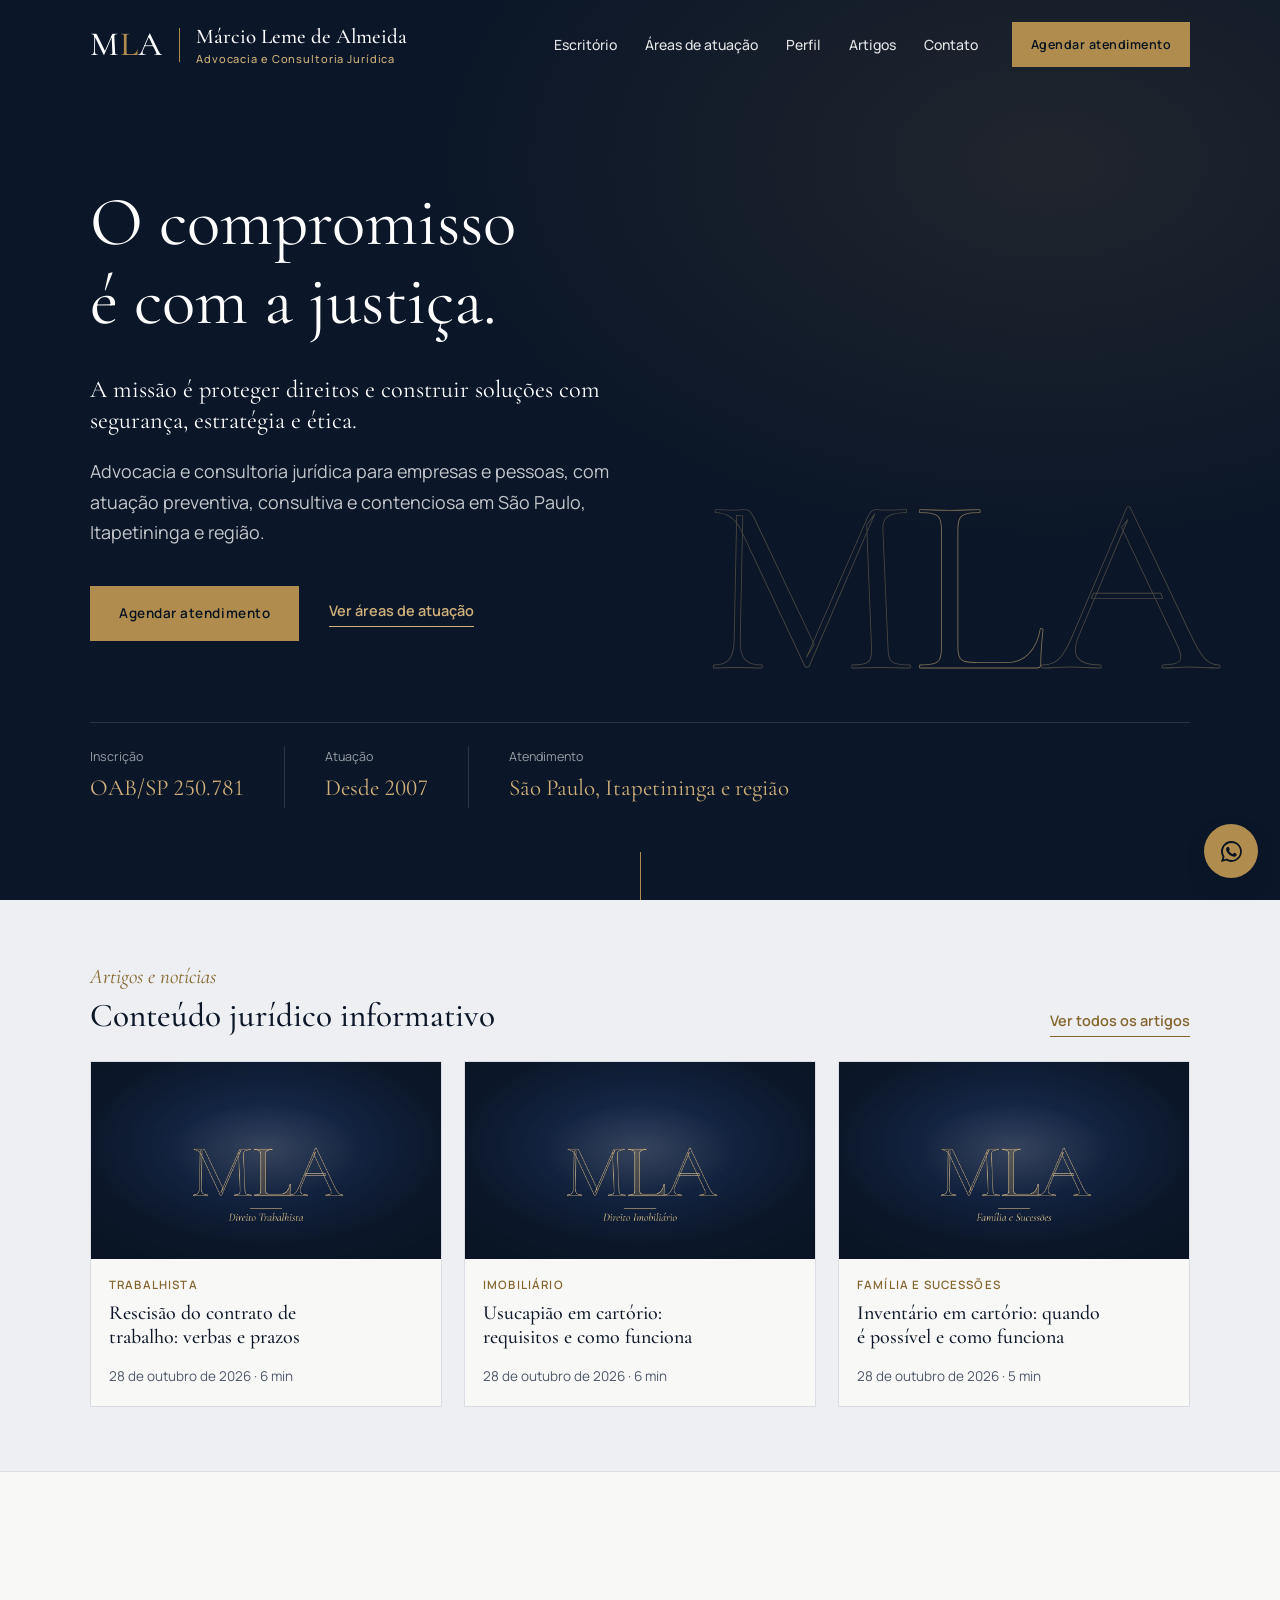
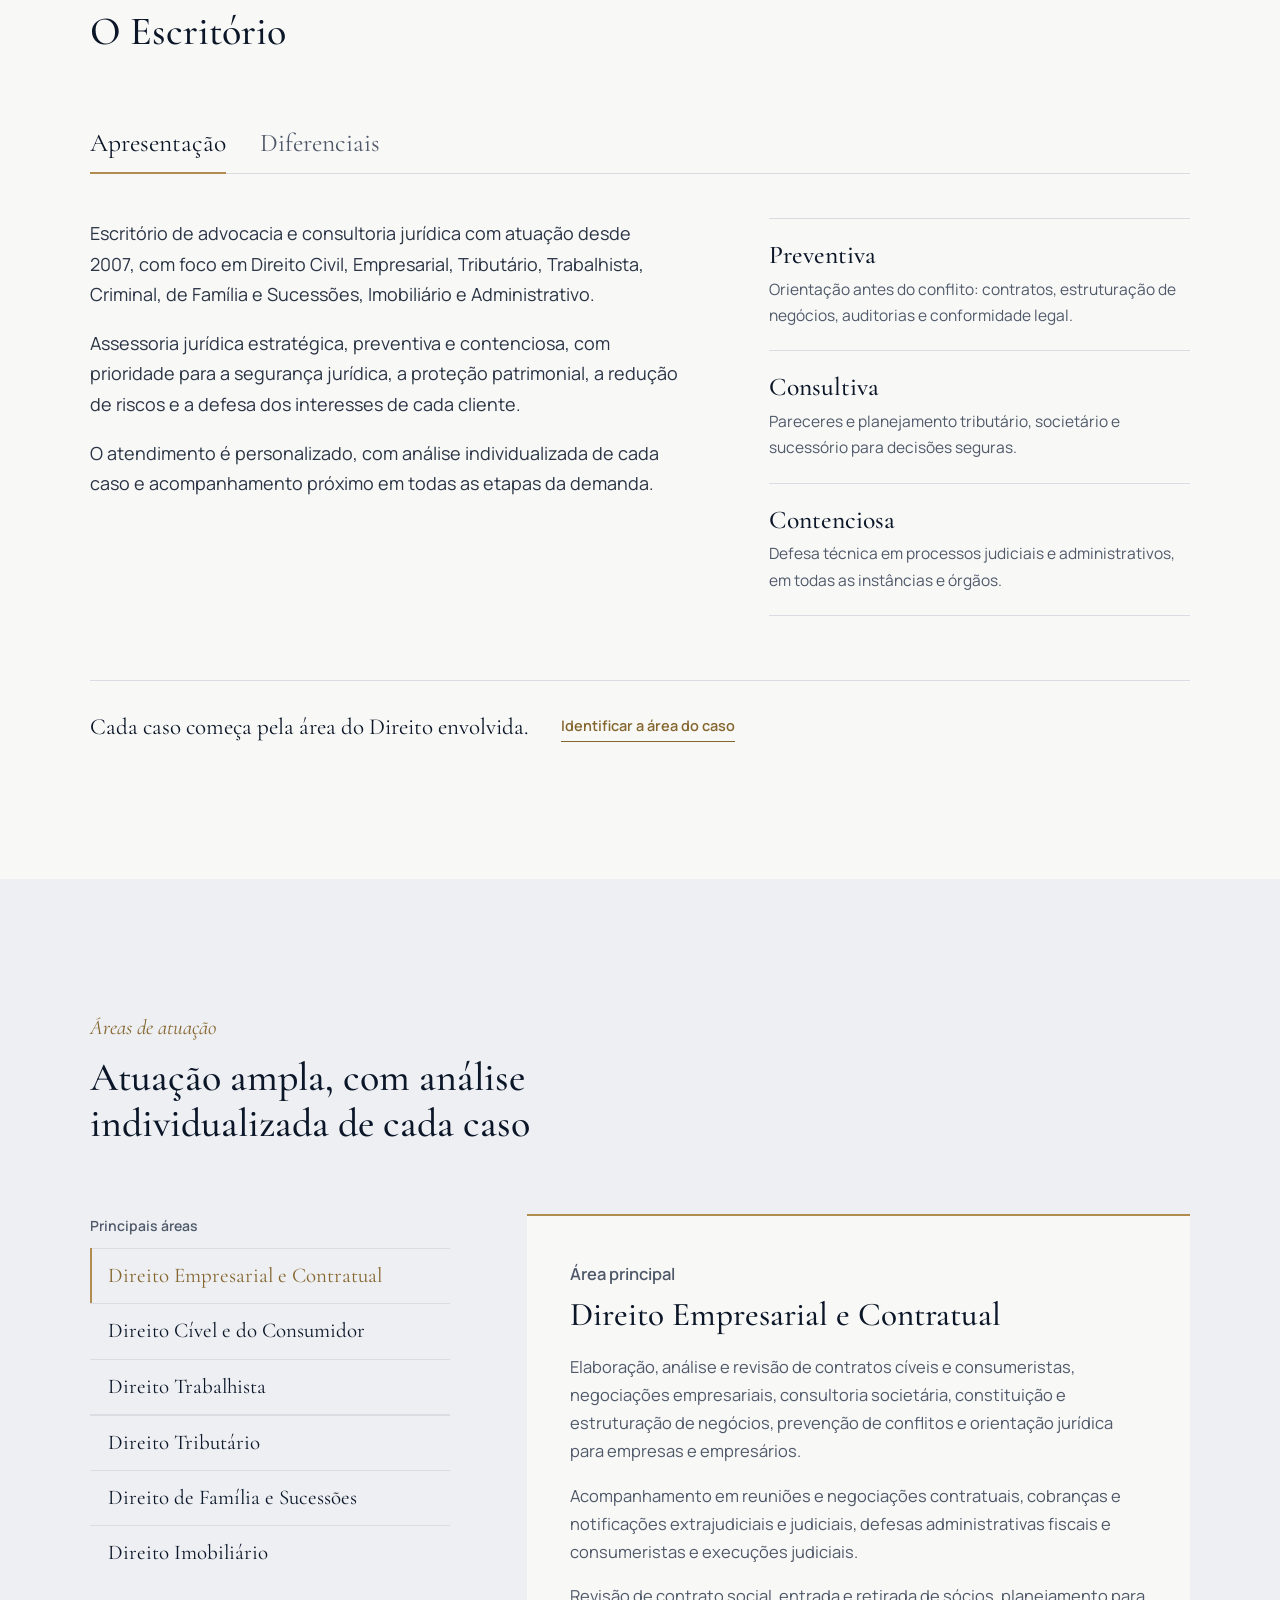
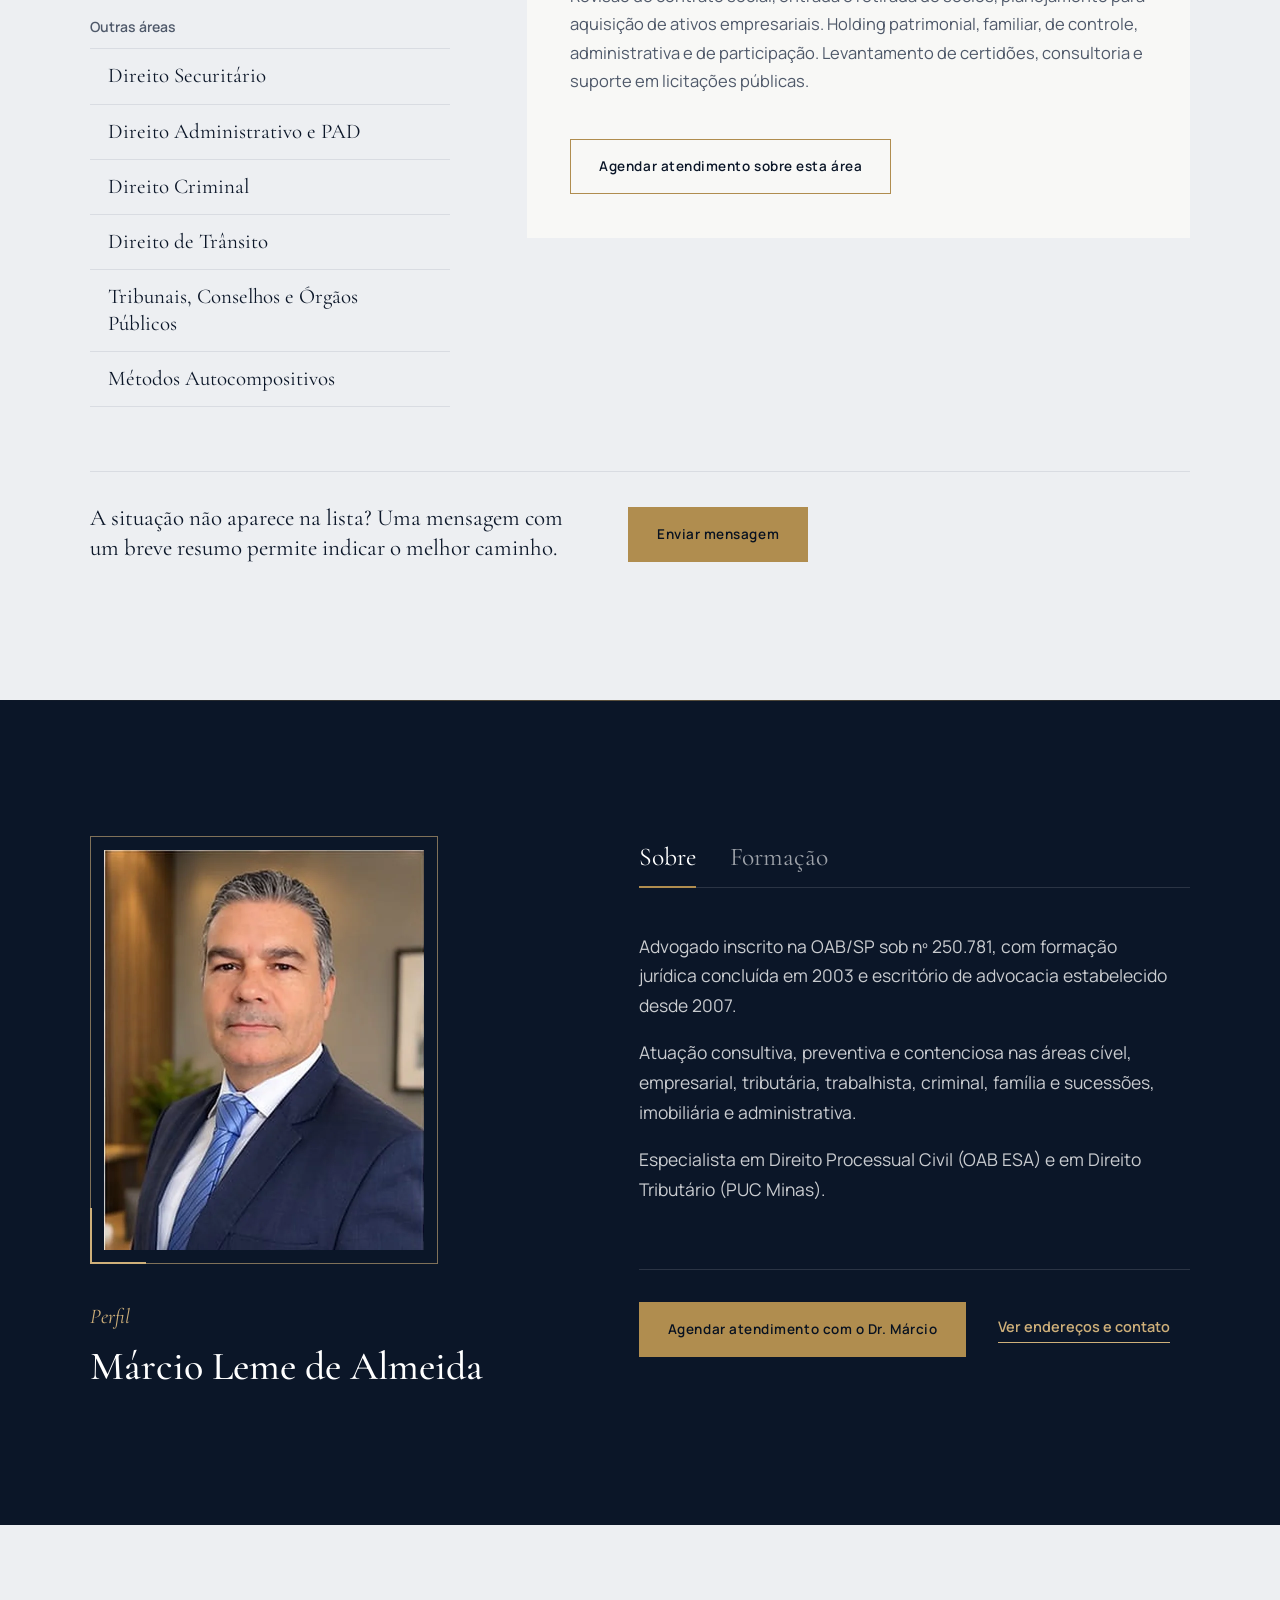
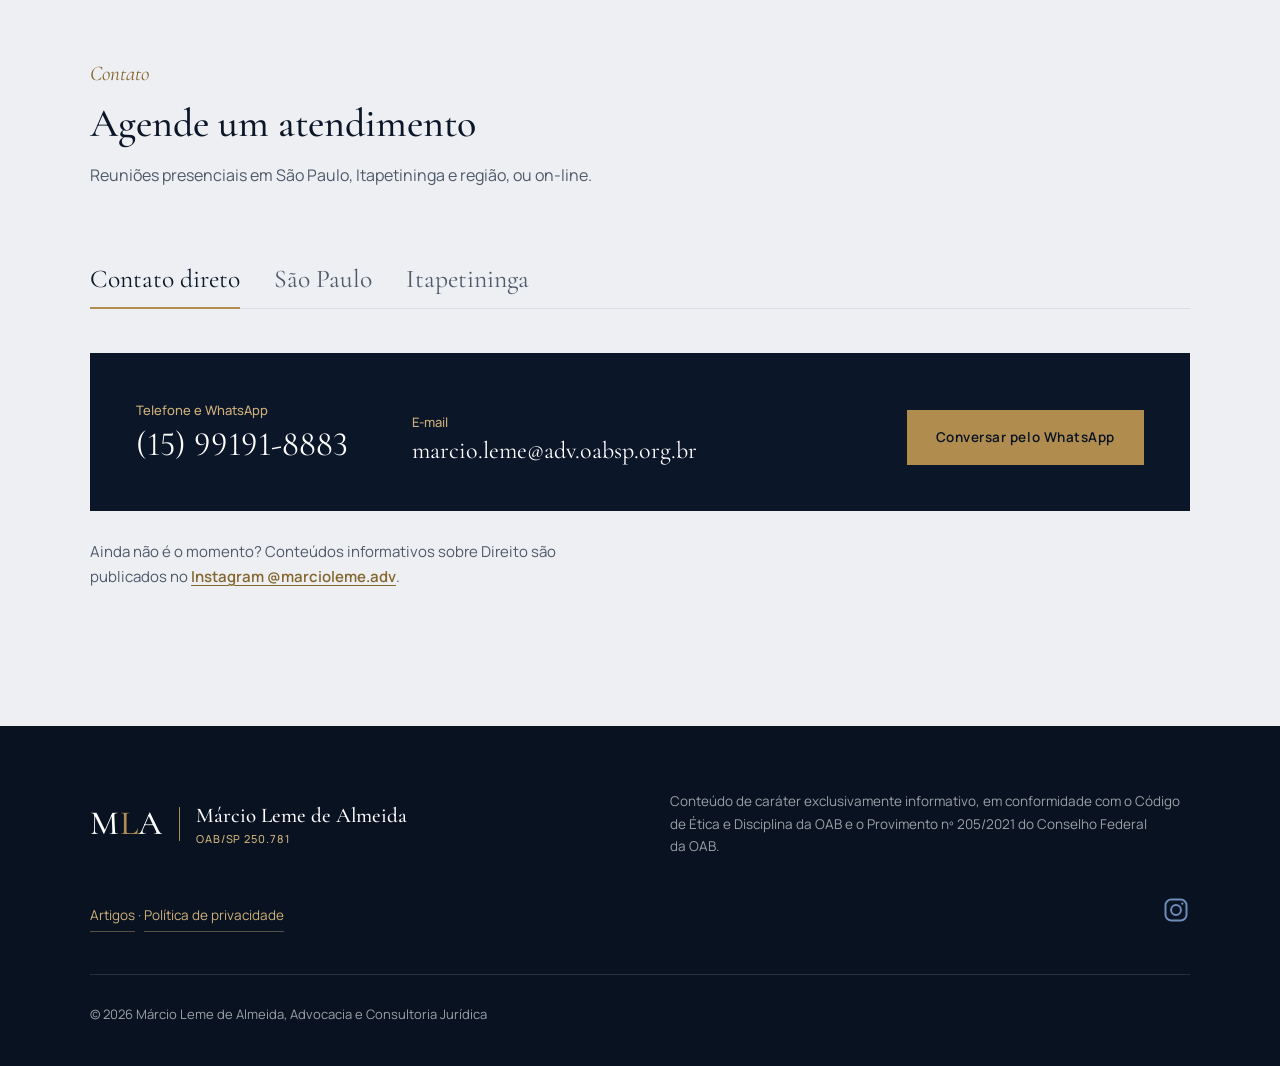
==== commit 42f0e4d6: "Remove the section numbers from Perfil and Contato Co-Authored-By: Claude Opus 5.5 <noreply@anthropi" ====
--- a/index.html
+++ b/index.html
@@ -564,7 +564,7 @@
           <img src="assets/marcio-perfil-640.jpg" width="640" height="800" alt="Márcio Leme de Almeida, advogado, OAB/SP 250.781" loading="lazy" decoding="async">
         </picture>
       </figure>
-      <p class="sect sect--dark"><span class="sect__n">§ 3</span> Perfil</p>
+      <p class="sect sect--dark">Perfil</p>
       <h2 class="title">Márcio Leme de Almeida</h2>
     </div>
 
@@ -640,7 +640,7 @@
 <section class="section section--tint" id="contato">
   <div class="wrap">
     <div class="section__head">
-      <p class="sect"><span class="sect__n">§ 4</span> Contato</p>
+      <p class="sect">Contato</p>
       <h2 class="title">Agende um atendimento</h2>
       <p class="section__lead">Reuniões presenciais em São Paulo, Itapetininga e região, ou on-line.</p>
     </div>
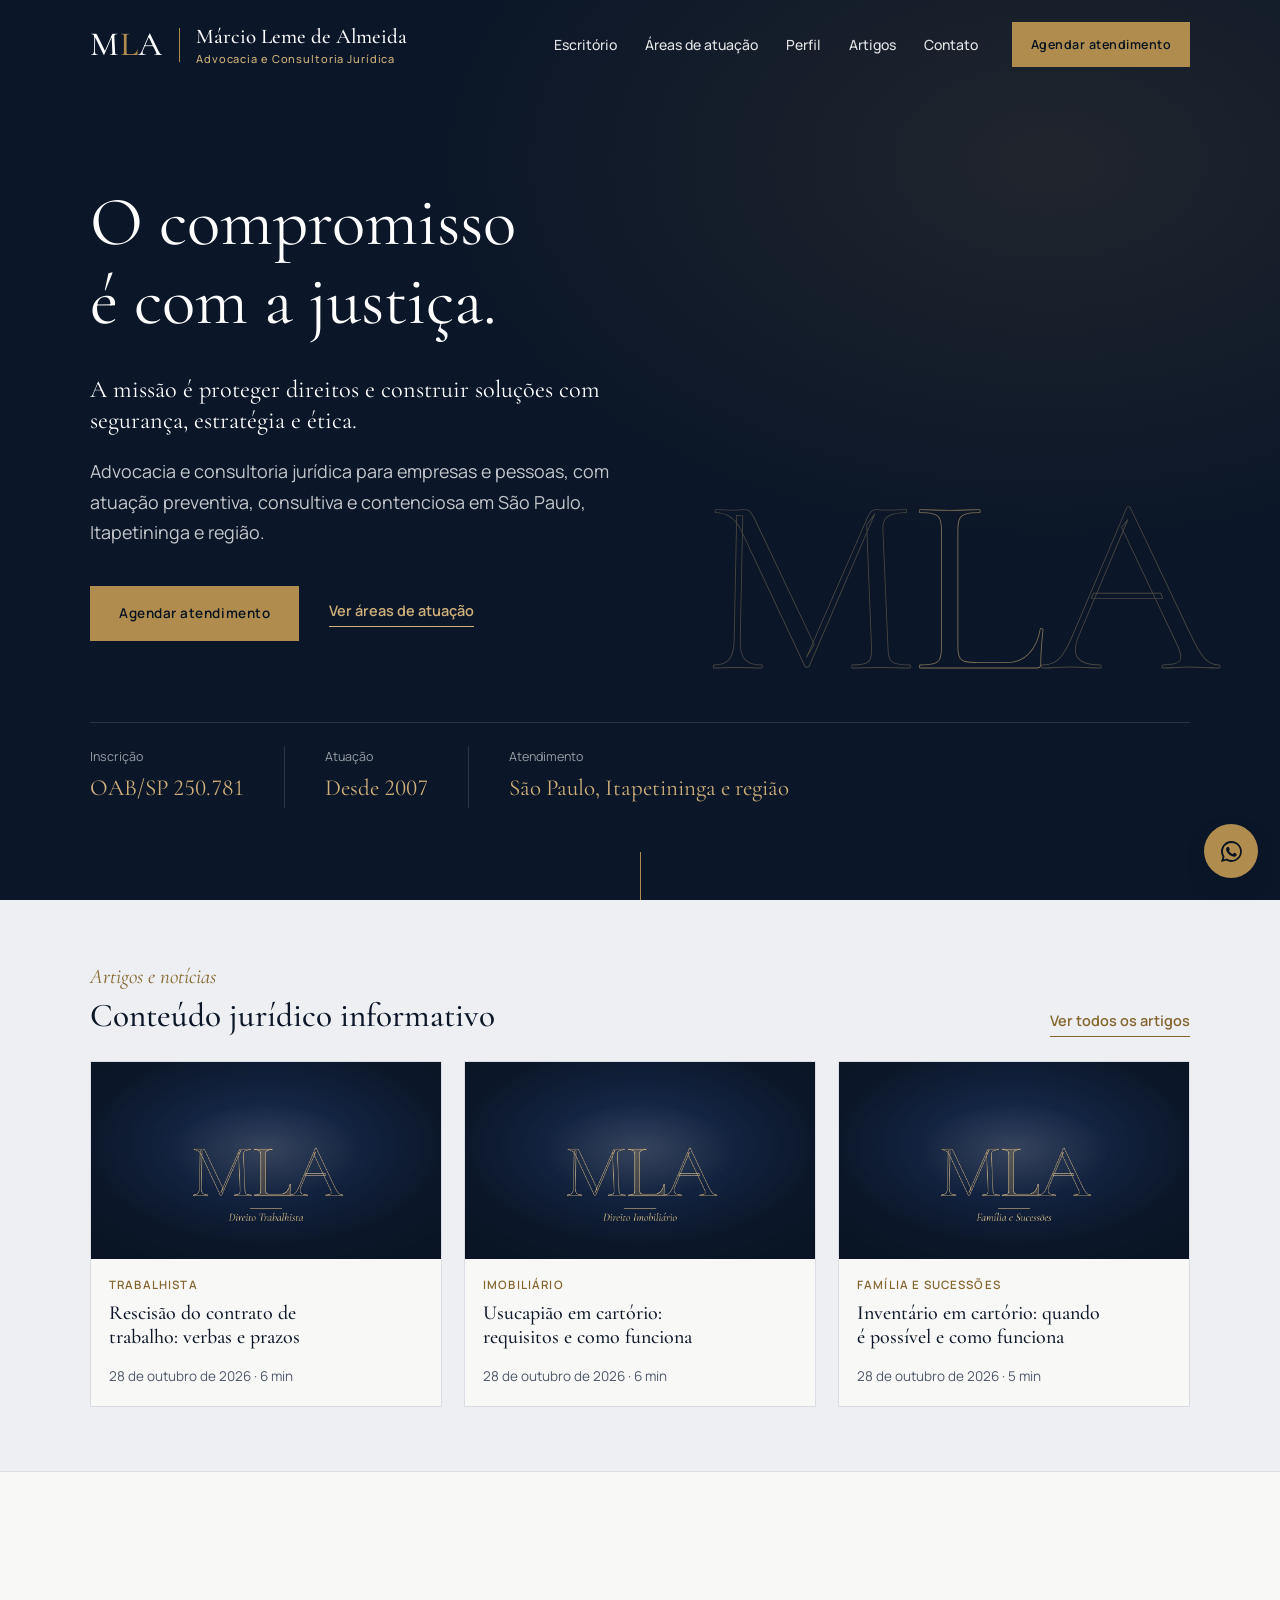
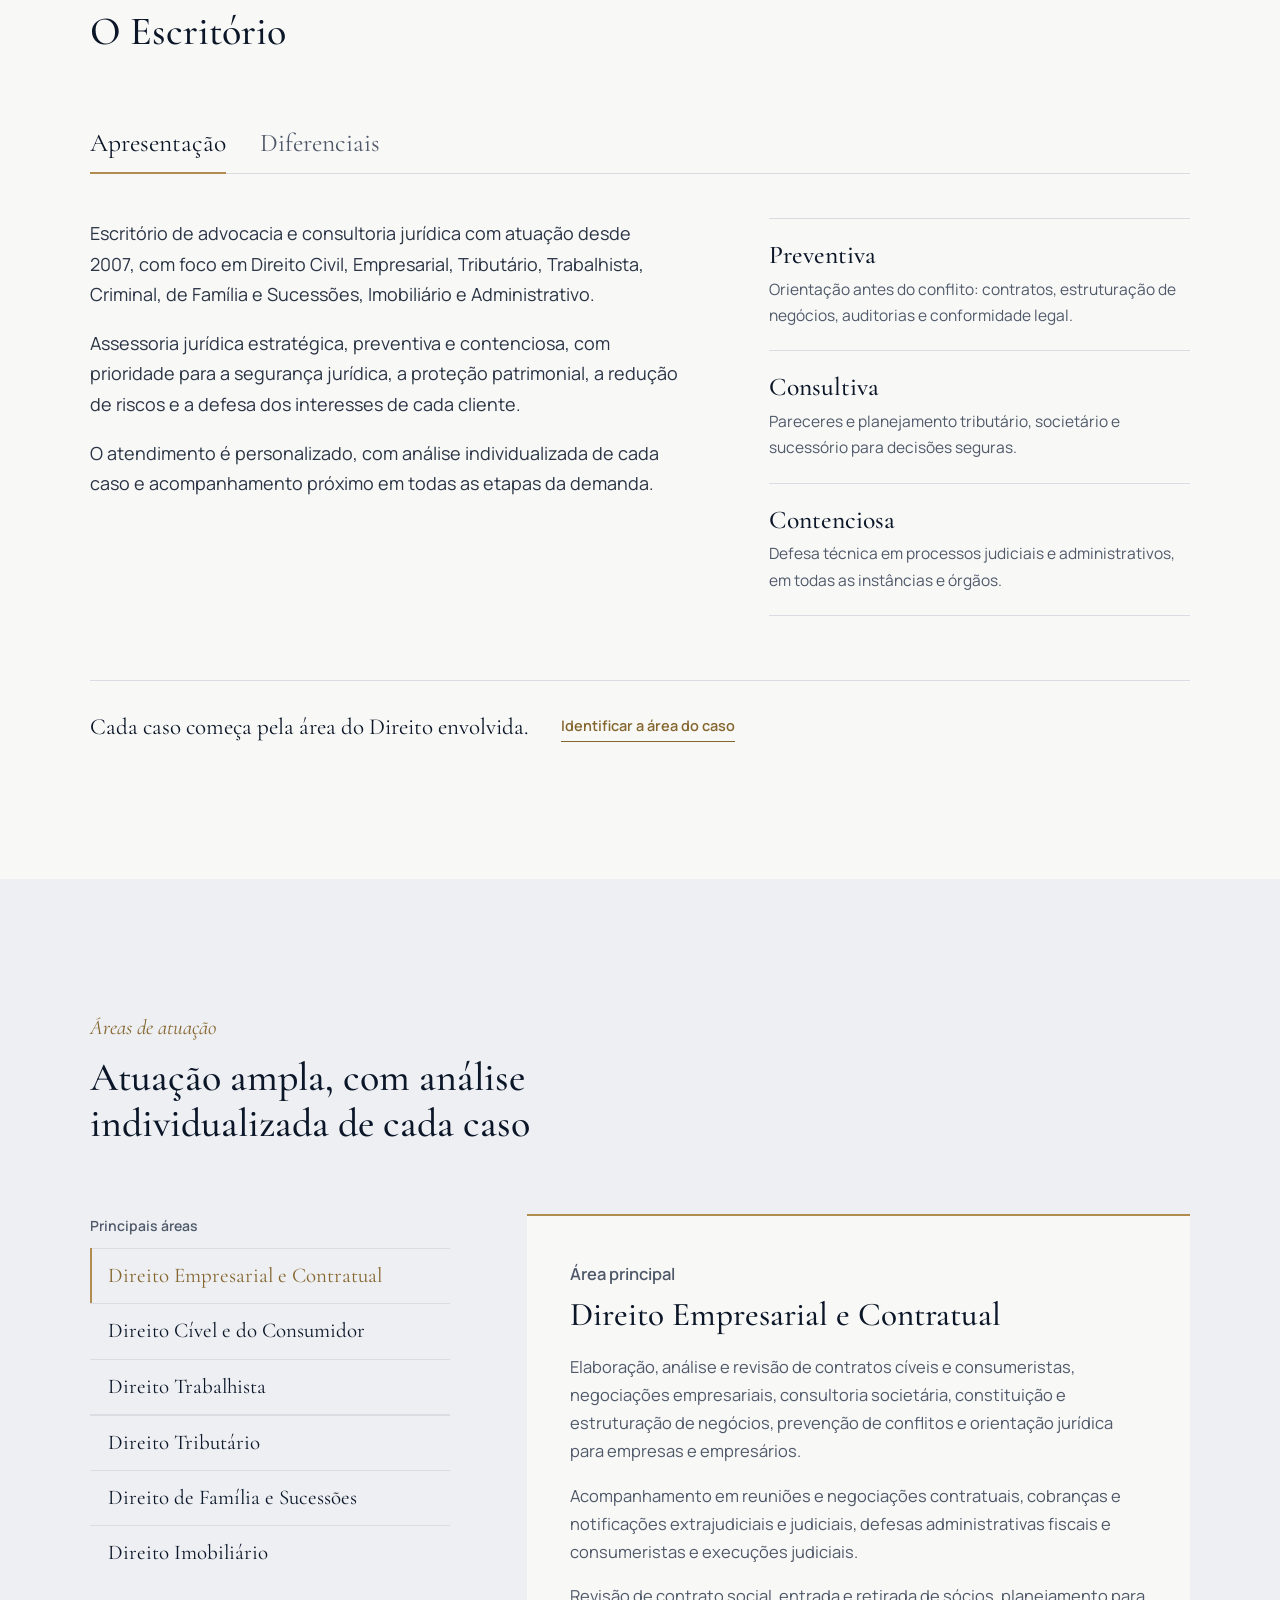
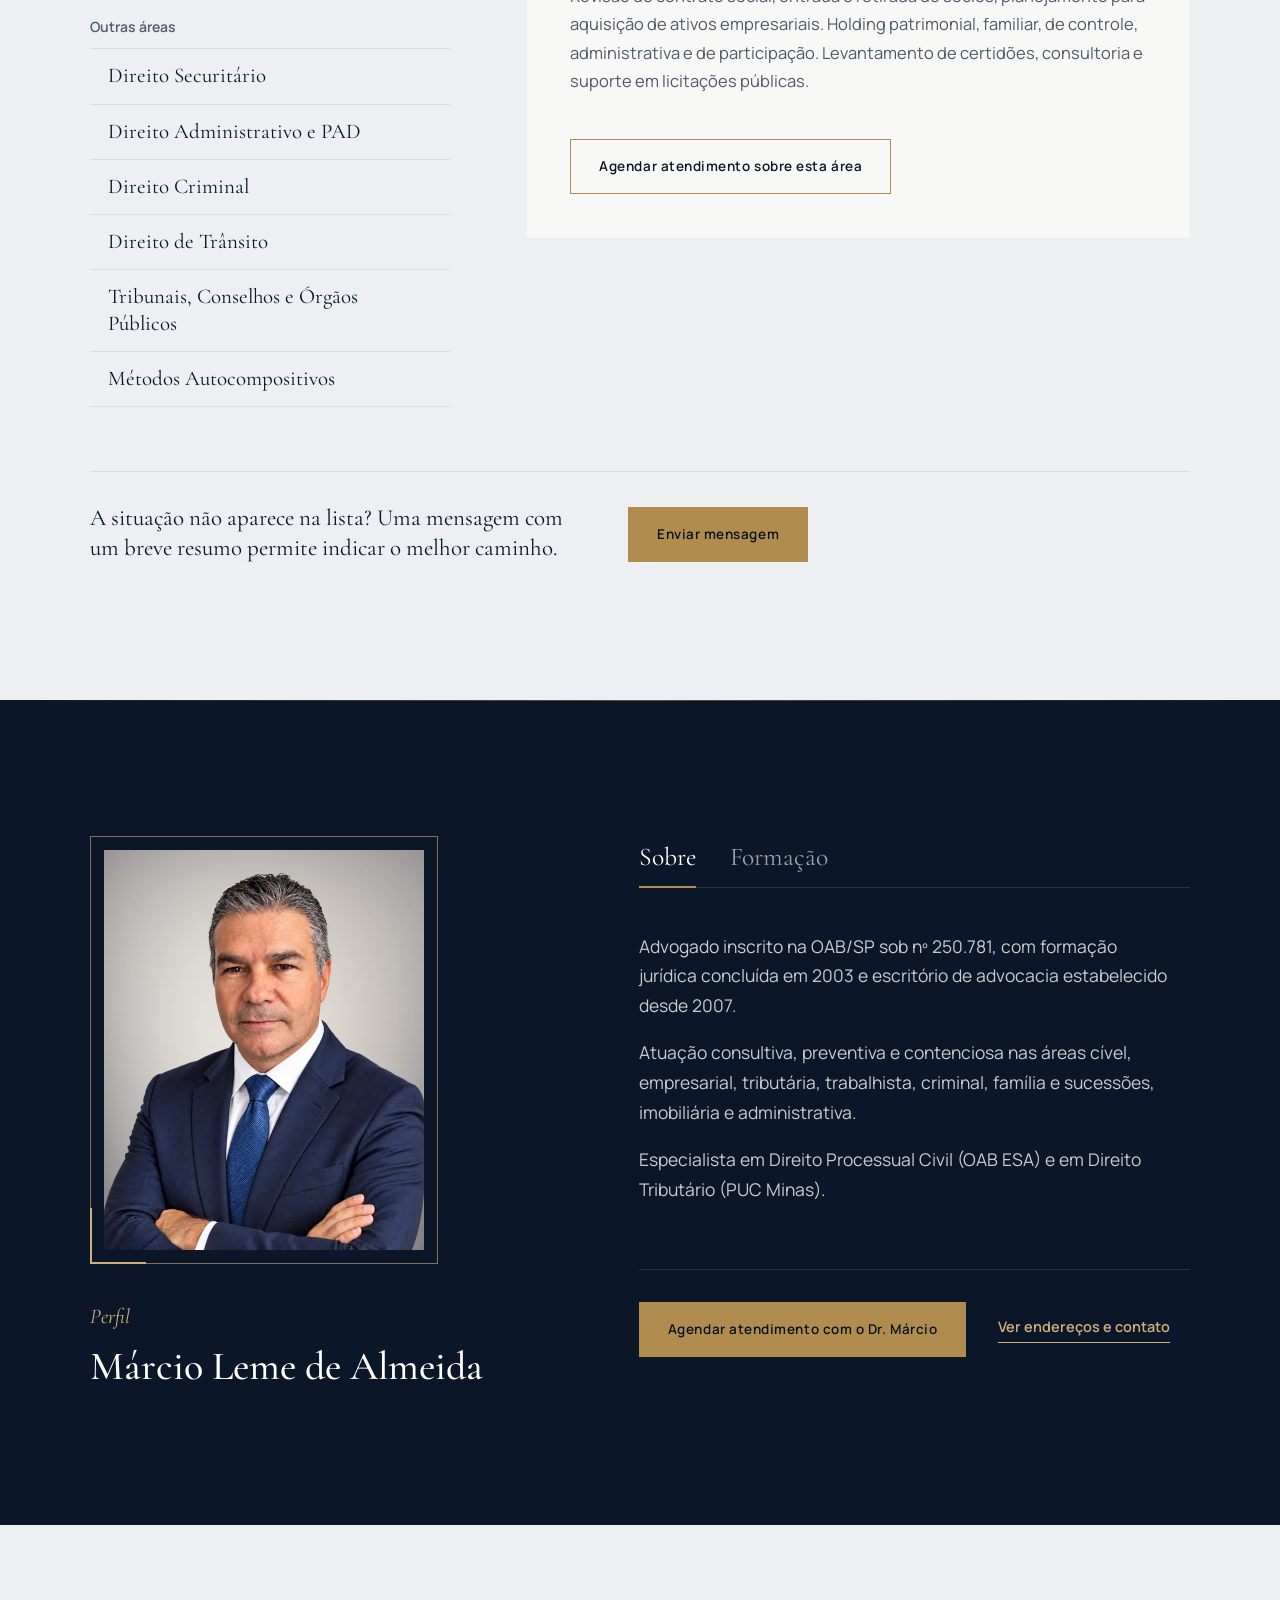
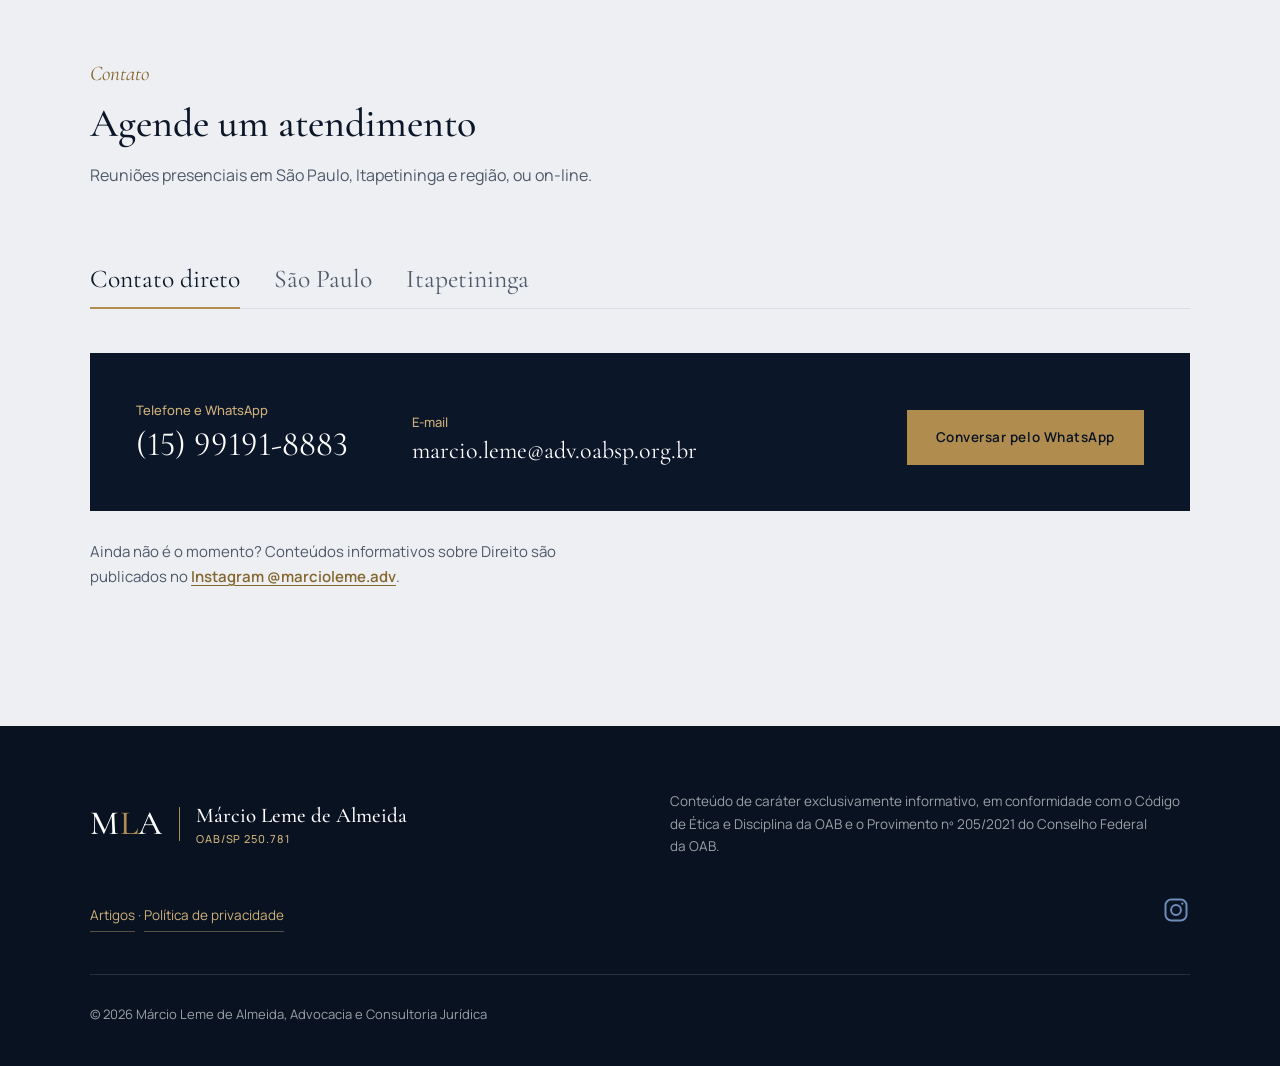
==== commit 810d1d66: "Use the studio portrait with the real body proportions Narrow the shoulders and arms by about 8 perc" ====
--- a/index.html
+++ b/index.html
@@ -42,7 +42,7 @@
       "name": "Márcio Leme de Almeida",
       "jobTitle": "Advogado",
       "url": "https://marciolemeadv.com.br/#trajetoria",
-      "image": "https://marciolemeadv.com.br/assets/marcio-960.jpg",
+      "image": "https://marciolemeadv.com.br/assets/marcio-retrato-960.jpg",
       "identifier": {
         "@type": "PropertyValue",
         "propertyID": "OAB/SP",
@@ -560,8 +560,8 @@
     <div class="split__head">
       <figure class="portrait">
         <picture>
-          <source type="image/webp" srcset="assets/marcio-perfil-640.webp">
-          <img src="assets/marcio-perfil-640.jpg" width="640" height="800" alt="Márcio Leme de Almeida, advogado, OAB/SP 250.781" loading="lazy" decoding="async">
+          <source type="image/webp" srcset="assets/marcio-retrato-640.webp 640w, assets/marcio-retrato-960.webp 960w" sizes="(max-width: 640px) 220px, 320px">
+          <img src="assets/marcio-retrato-960.jpg" width="960" height="1200" alt="Márcio Leme de Almeida, advogado, OAB/SP 250.781" loading="lazy" decoding="async">
         </picture>
       </figure>
       <p class="sect sect--dark">Perfil</p>
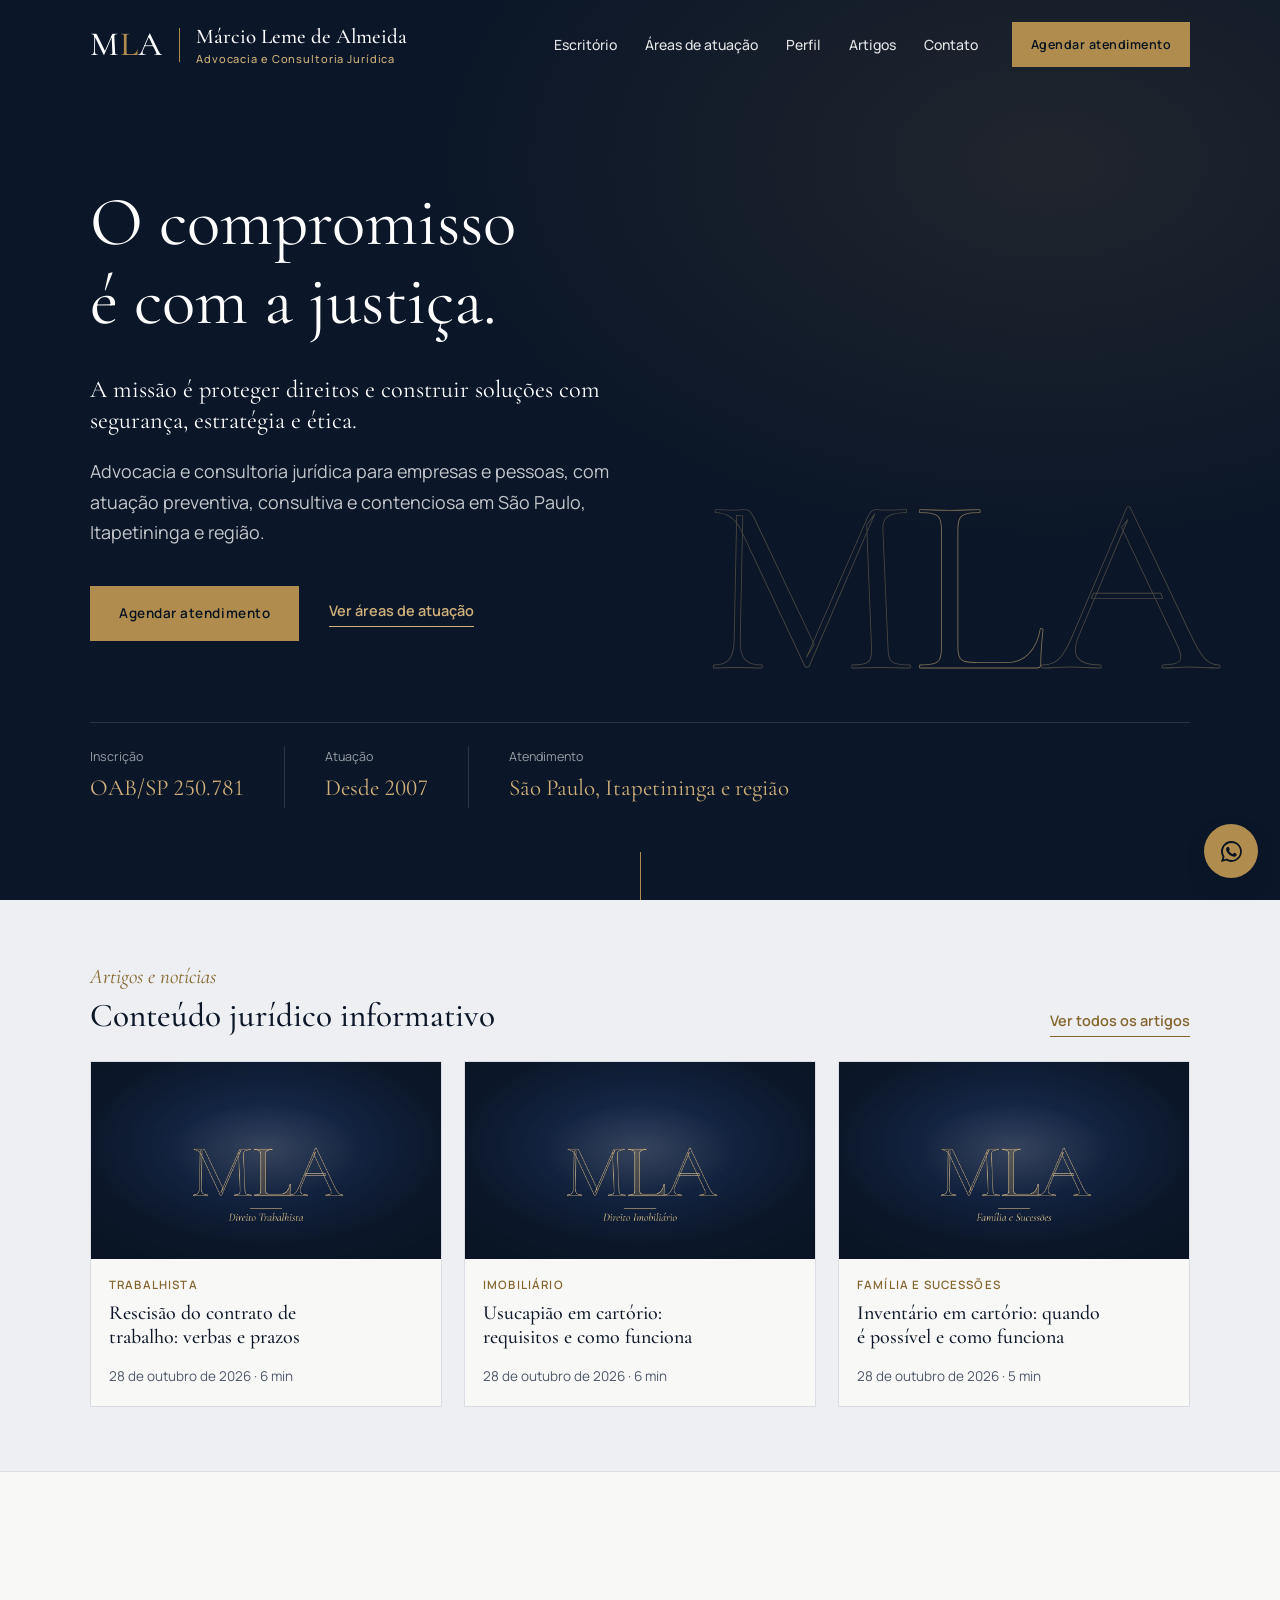
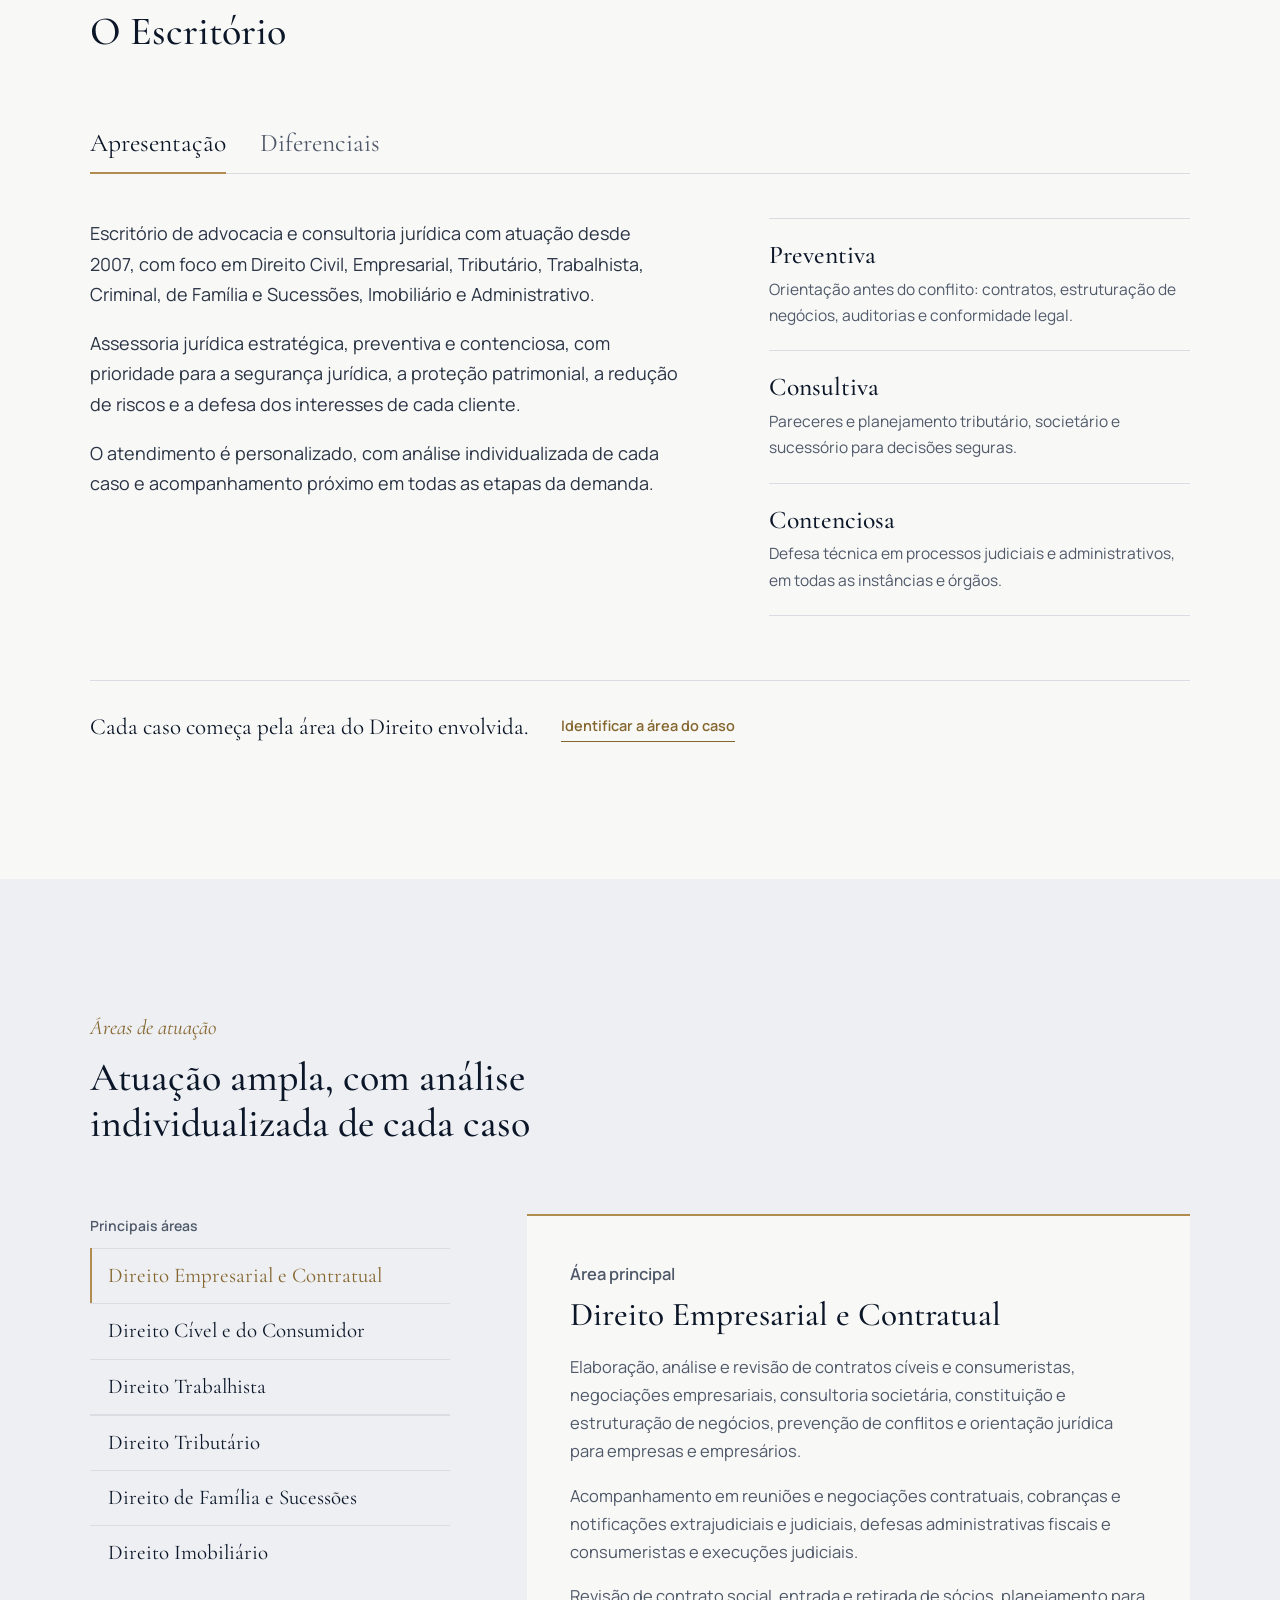
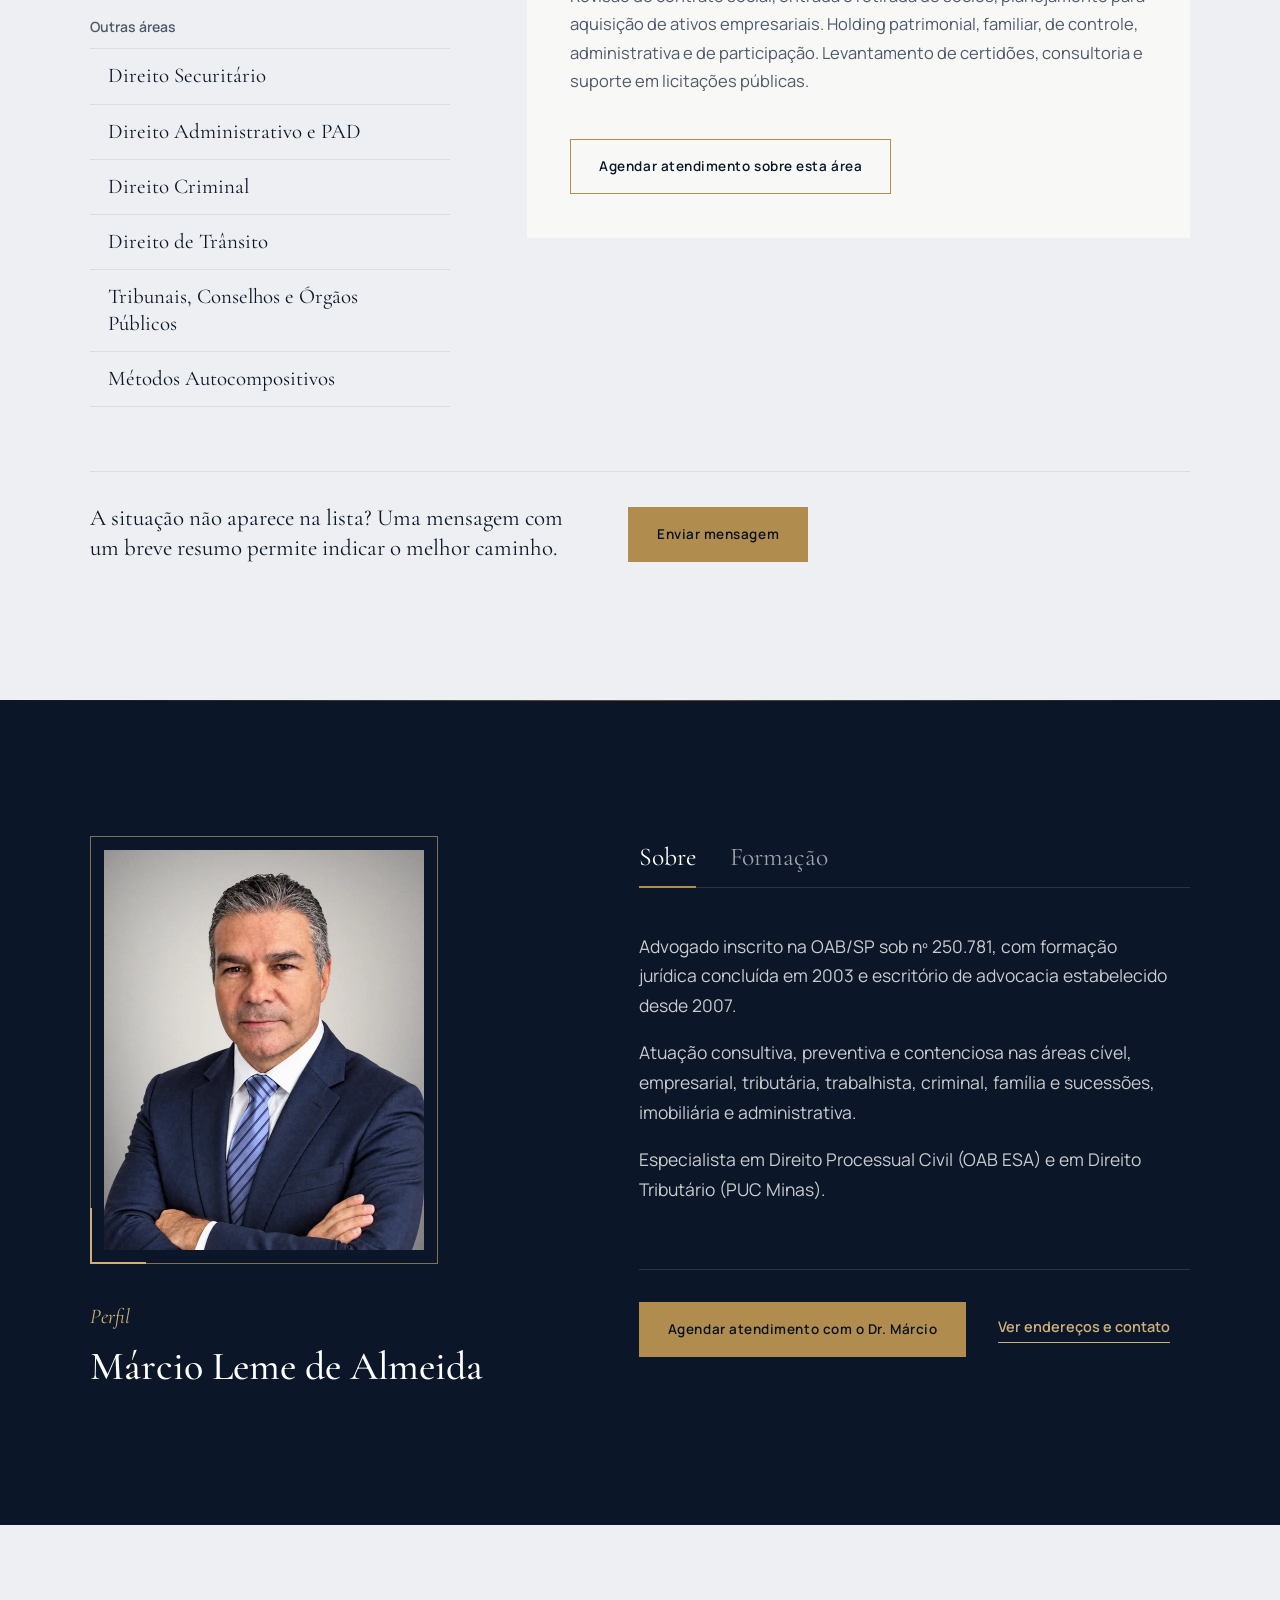
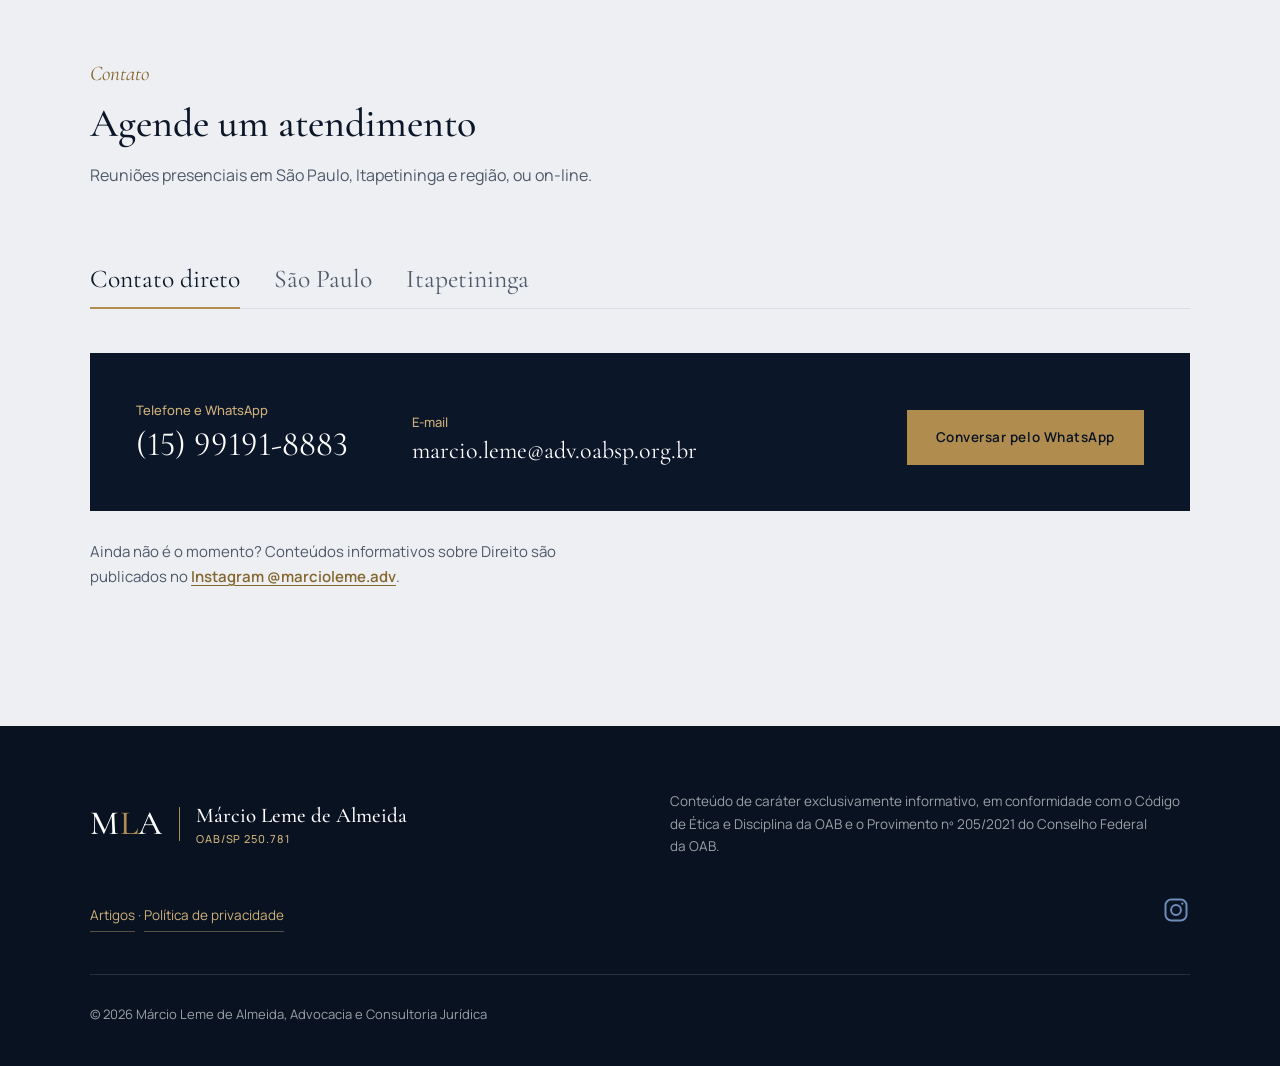
==== commit d9333173: "Use the striped tie and a more natural finish in the profile photo Co-Authored-By: Claude Opus 5.5 <" ====
--- a/index.html
+++ b/index.html
@@ -42,7 +42,7 @@
       "name": "Márcio Leme de Almeida",
       "jobTitle": "Advogado",
       "url": "https://marciolemeadv.com.br/#trajetoria",
-      "image": "https://marciolemeadv.com.br/assets/marcio-retrato-960.jpg",
+      "image": "https://marciolemeadv.com.br/assets/marcio-retrato-v2-960.jpg",
       "identifier": {
         "@type": "PropertyValue",
         "propertyID": "OAB/SP",
@@ -560,8 +560,8 @@
     <div class="split__head">
       <figure class="portrait">
         <picture>
-          <source type="image/webp" srcset="assets/marcio-retrato-640.webp 640w, assets/marcio-retrato-960.webp 960w" sizes="(max-width: 640px) 220px, 320px">
-          <img src="assets/marcio-retrato-960.jpg" width="960" height="1200" alt="Márcio Leme de Almeida, advogado, OAB/SP 250.781" loading="lazy" decoding="async">
+          <source type="image/webp" srcset="assets/marcio-retrato-v2-640.webp 640w, assets/marcio-retrato-v2-960.webp 960w" sizes="(max-width: 640px) 220px, 320px">
+          <img src="assets/marcio-retrato-v2-960.jpg" width="960" height="1200" alt="Márcio Leme de Almeida, advogado, OAB/SP 250.781" loading="lazy" decoding="async">
         </picture>
       </figure>
       <p class="sect sect--dark">Perfil</p>
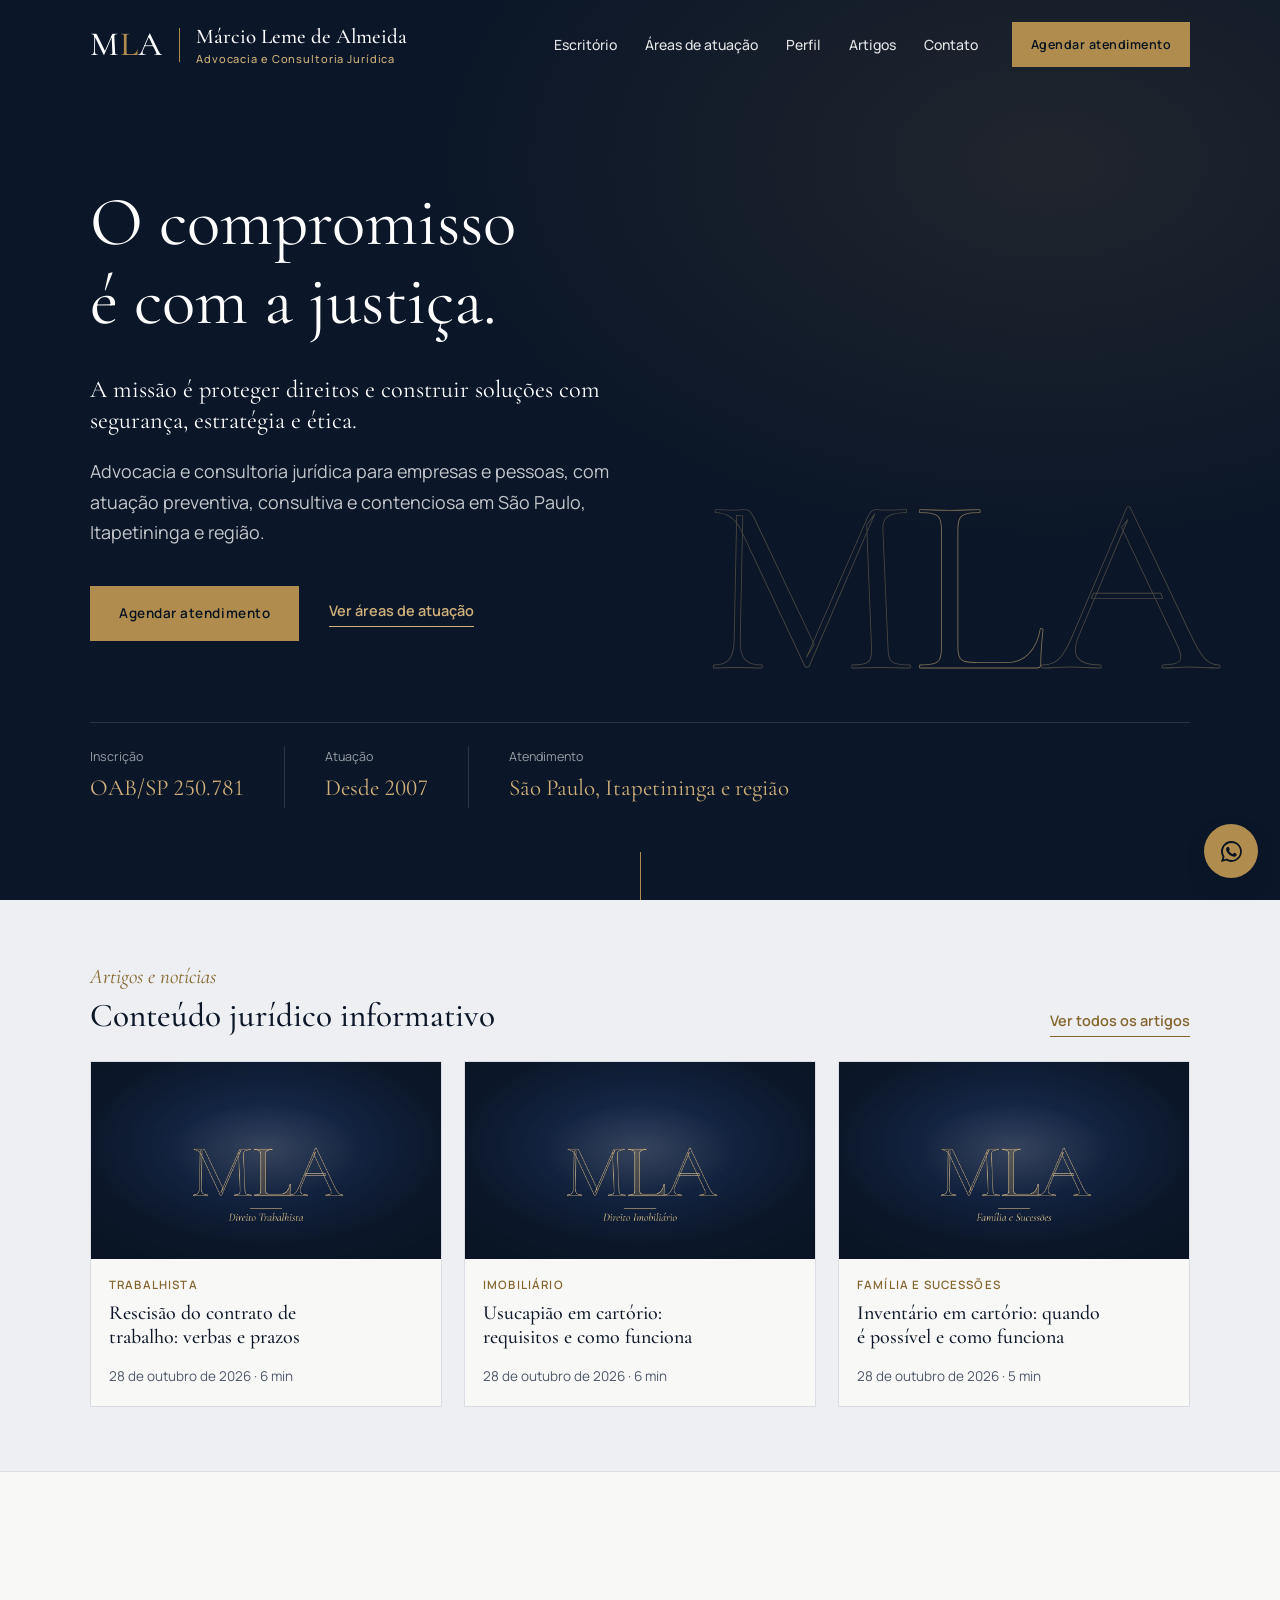
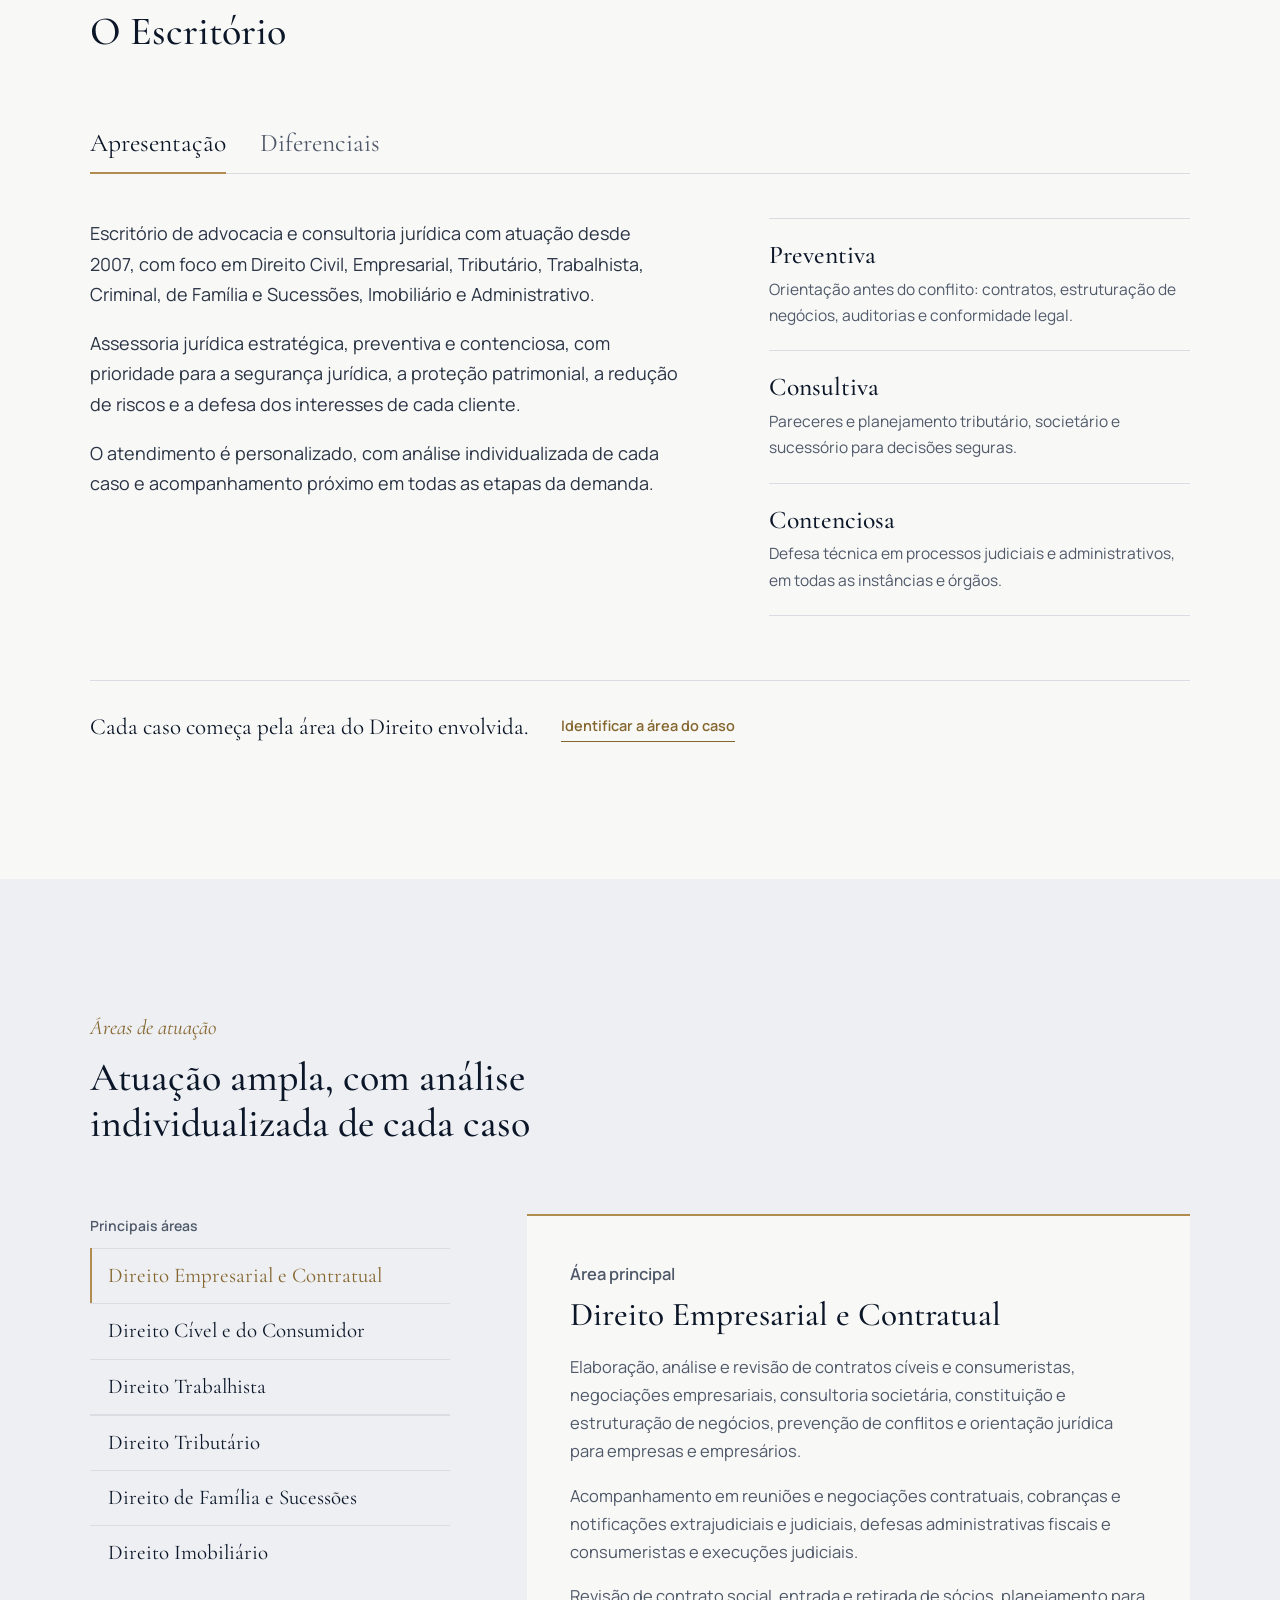
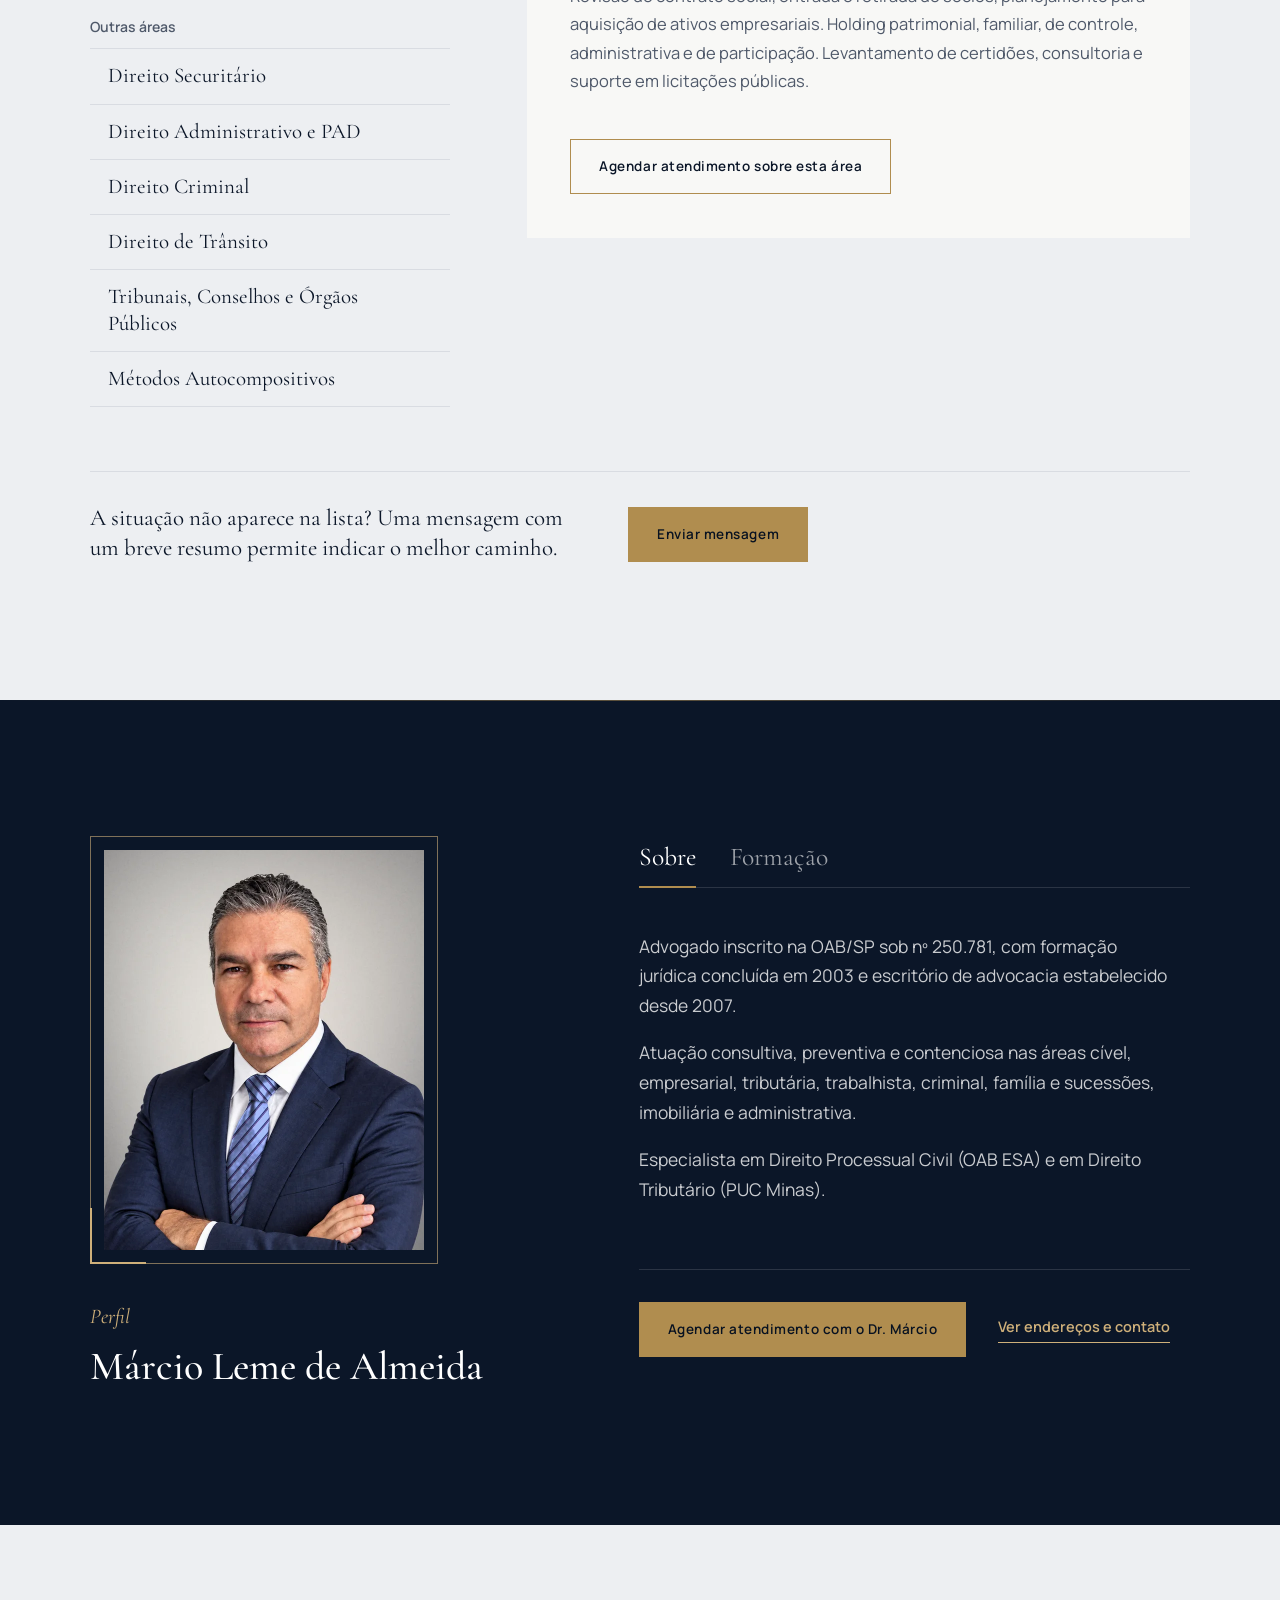
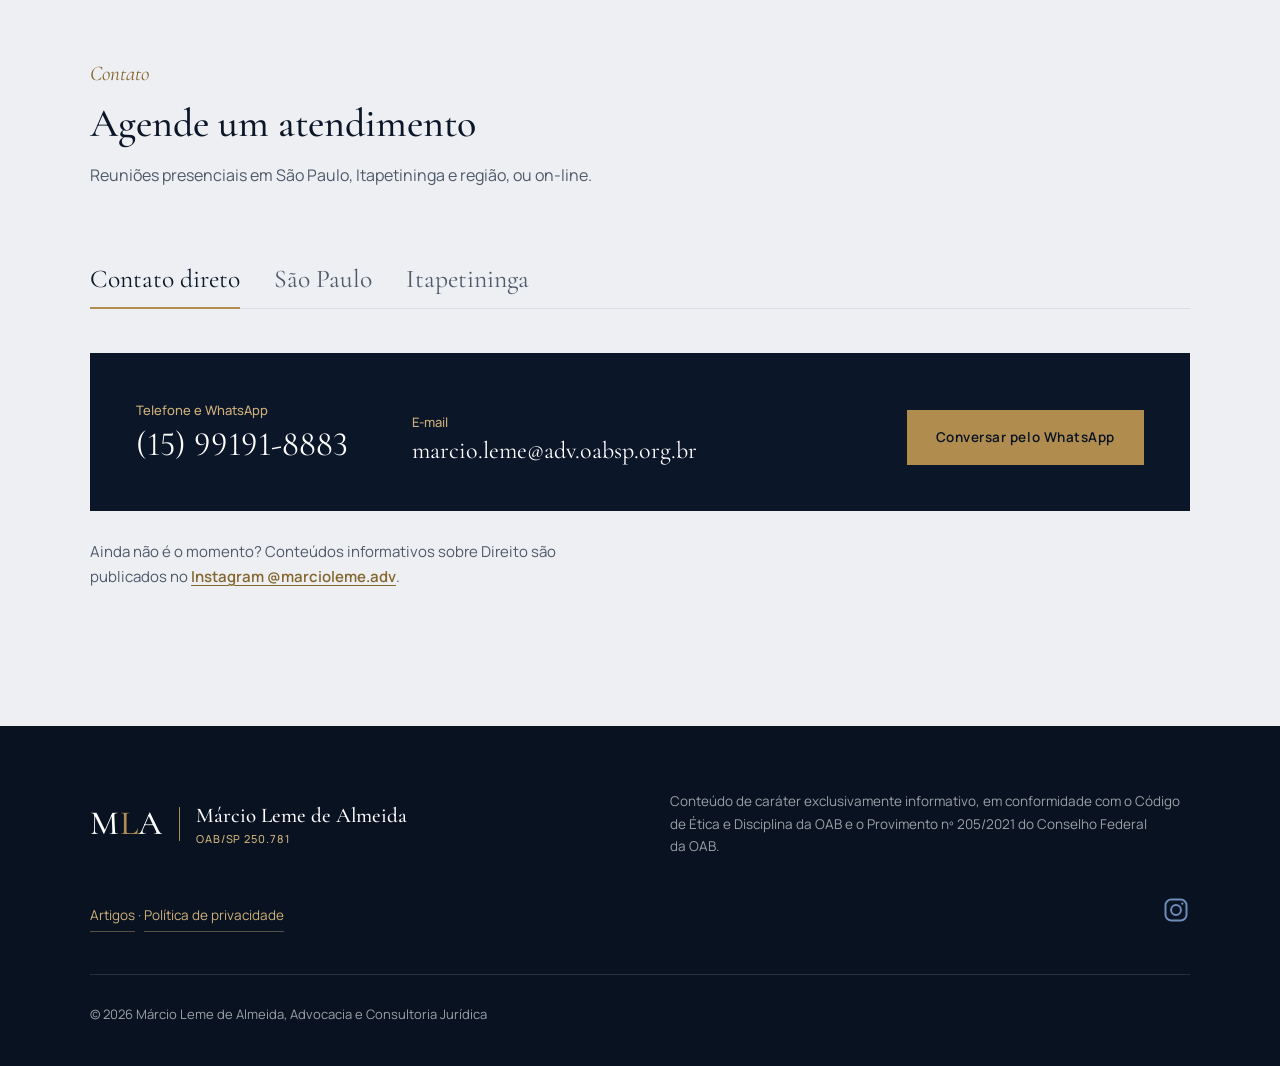
==== commit e49136a2: "Redraw the tie knot edge in the profile photo Follow the crease of the original knot and add its sha" ====
--- a/index.html
+++ b/index.html
@@ -42,7 +42,7 @@
       "name": "Márcio Leme de Almeida",
       "jobTitle": "Advogado",
       "url": "https://marciolemeadv.com.br/#trajetoria",
-      "image": "https://marciolemeadv.com.br/assets/marcio-retrato-v2-960.jpg",
+      "image": "https://marciolemeadv.com.br/assets/marcio-retrato-v3-960.jpg",
       "identifier": {
         "@type": "PropertyValue",
         "propertyID": "OAB/SP",
@@ -560,8 +560,8 @@
     <div class="split__head">
       <figure class="portrait">
         <picture>
-          <source type="image/webp" srcset="assets/marcio-retrato-v2-640.webp 640w, assets/marcio-retrato-v2-960.webp 960w" sizes="(max-width: 640px) 220px, 320px">
-          <img src="assets/marcio-retrato-v2-960.jpg" width="960" height="1200" alt="Márcio Leme de Almeida, advogado, OAB/SP 250.781" loading="lazy" decoding="async">
+          <source type="image/webp" srcset="assets/marcio-retrato-v3-640.webp 640w, assets/marcio-retrato-v3-960.webp 960w" sizes="(max-width: 640px) 220px, 320px">
+          <img src="assets/marcio-retrato-v3-960.jpg" width="960" height="1200" alt="Márcio Leme de Almeida, advogado, OAB/SP 250.781" loading="lazy" decoding="async">
         </picture>
       </figure>
       <p class="sect sect--dark">Perfil</p>
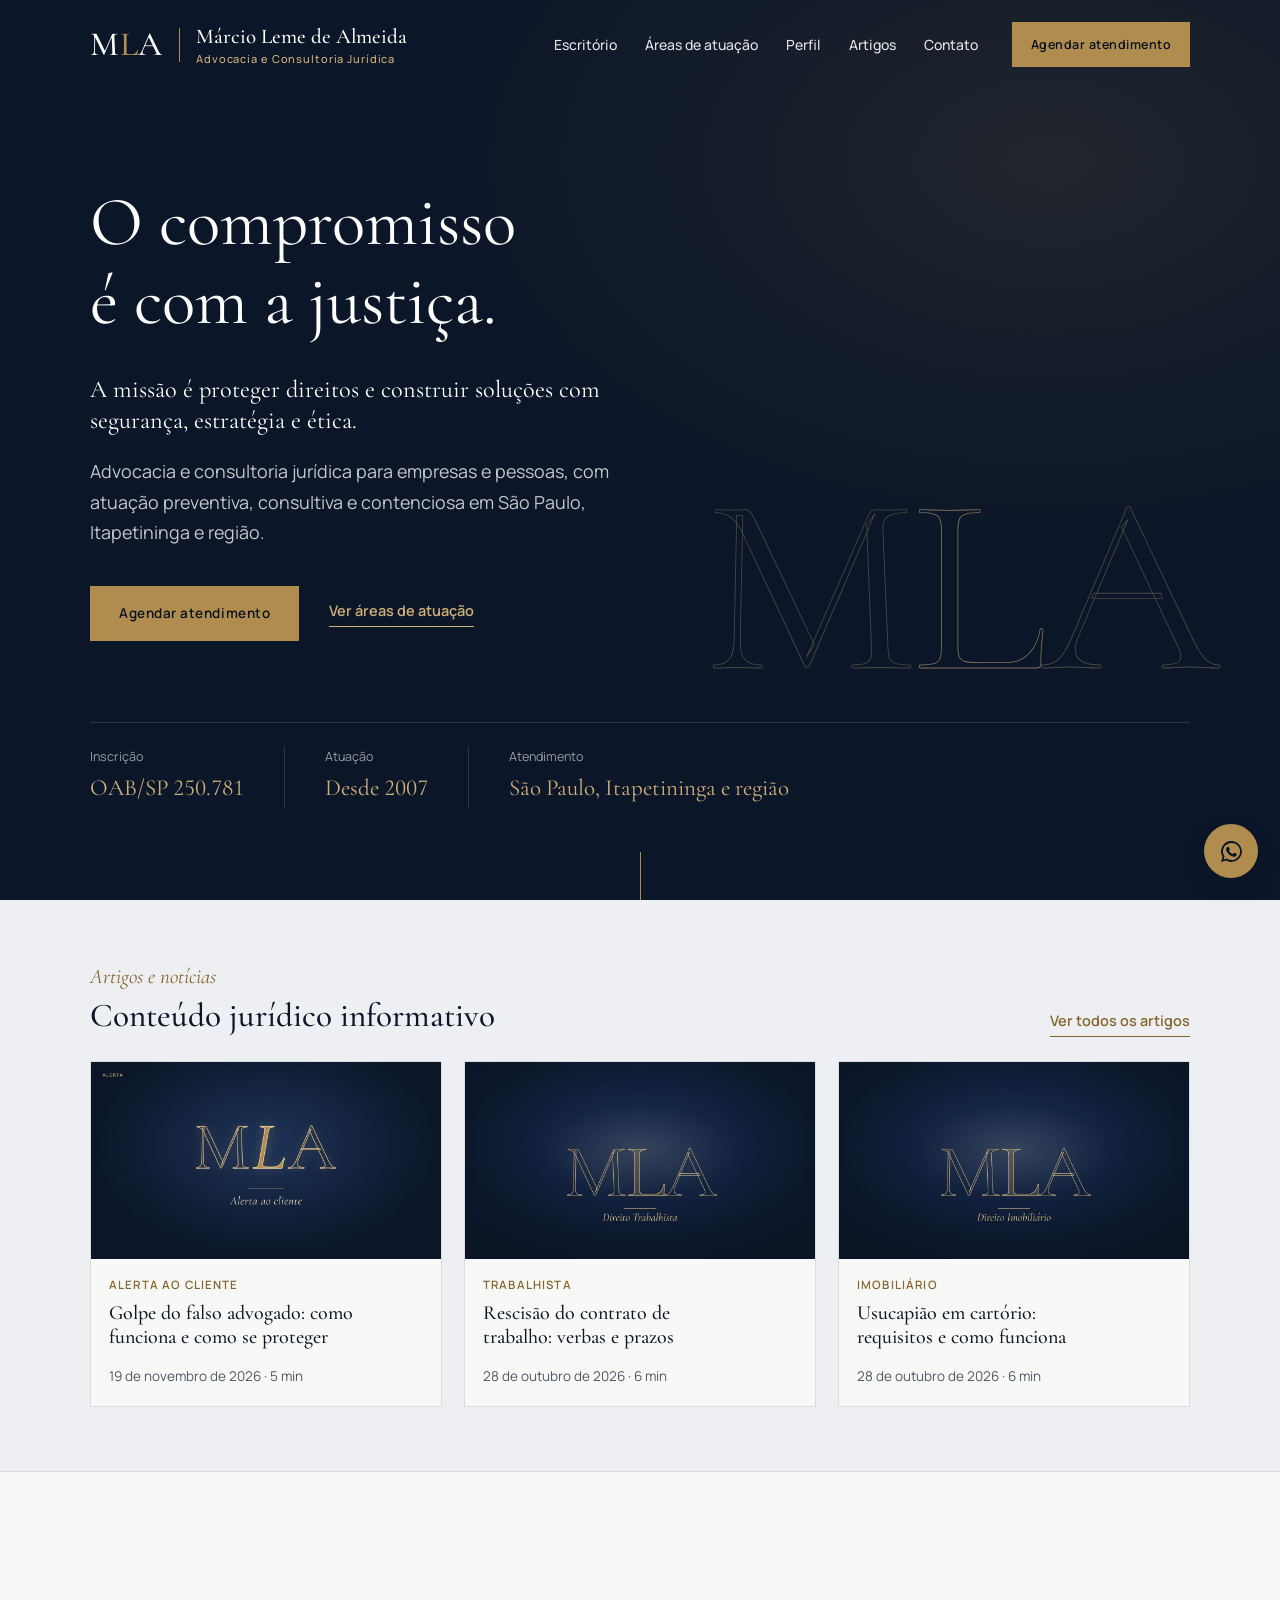
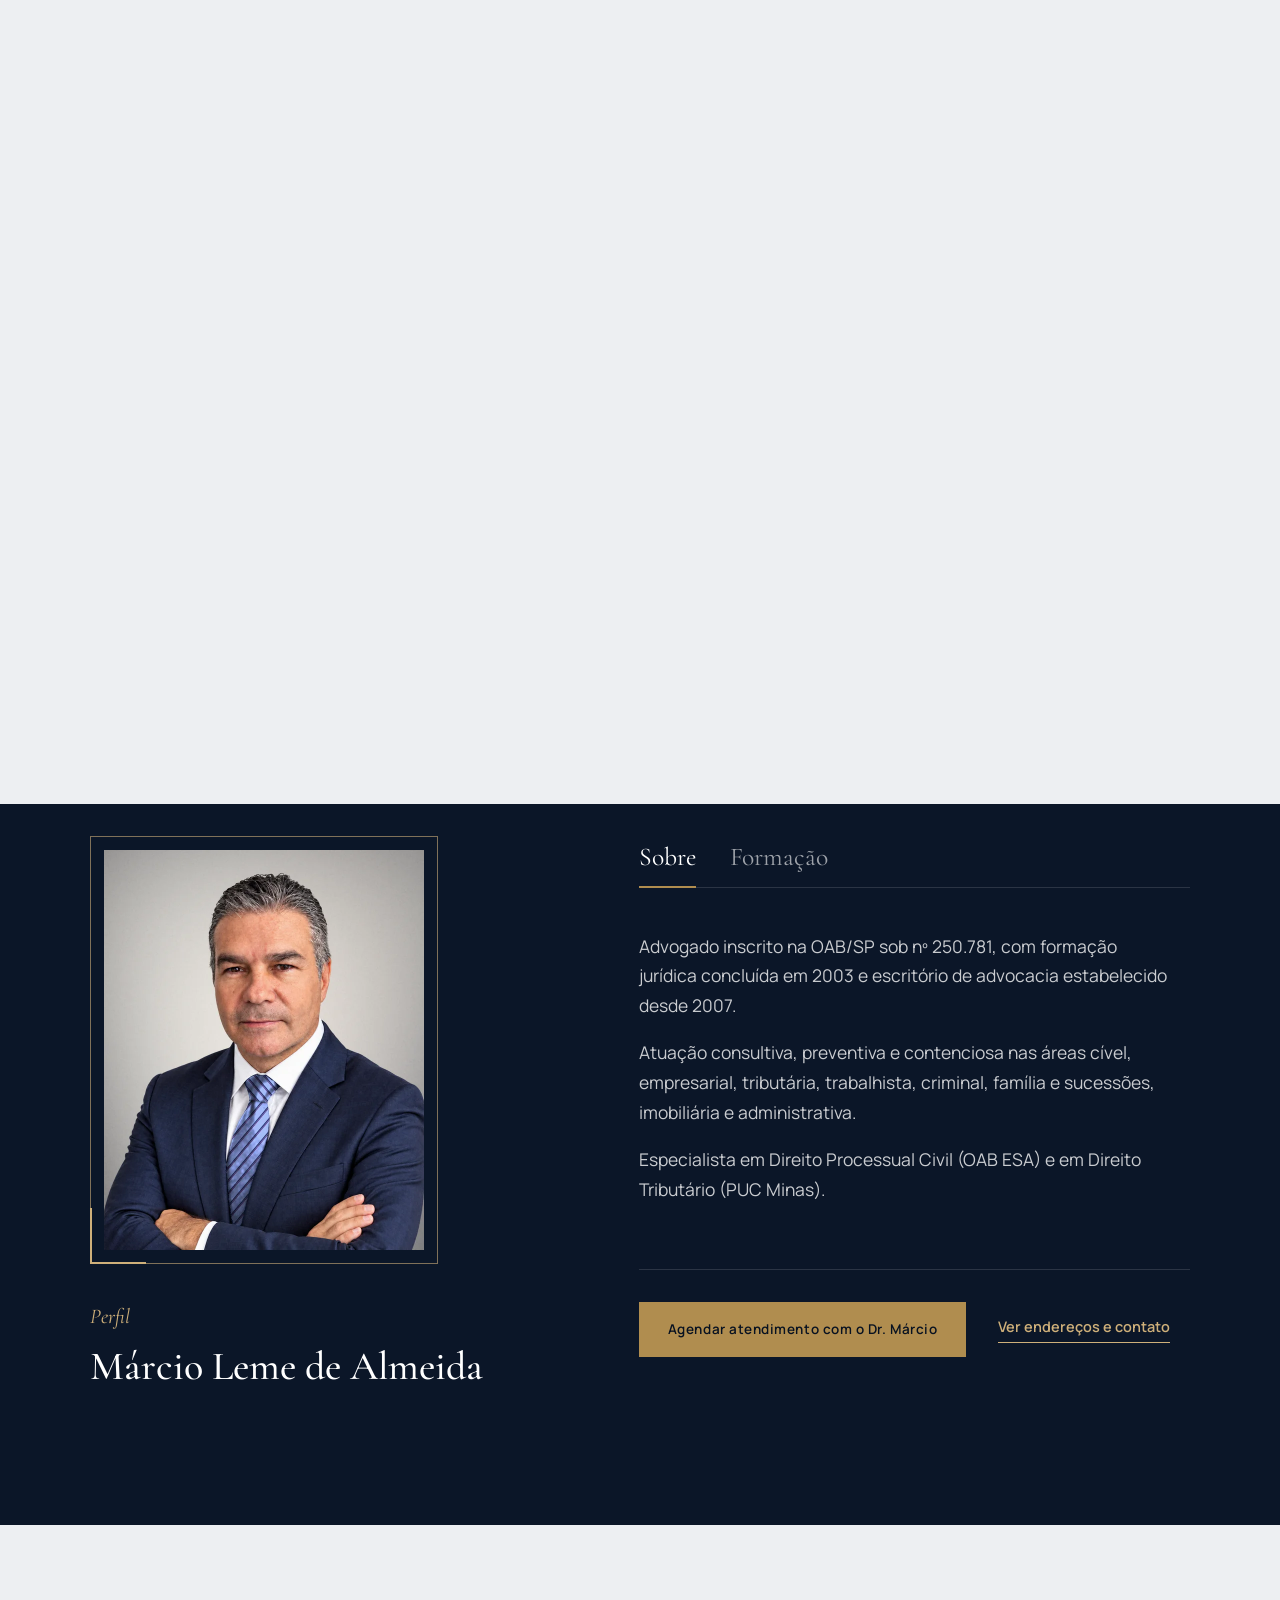
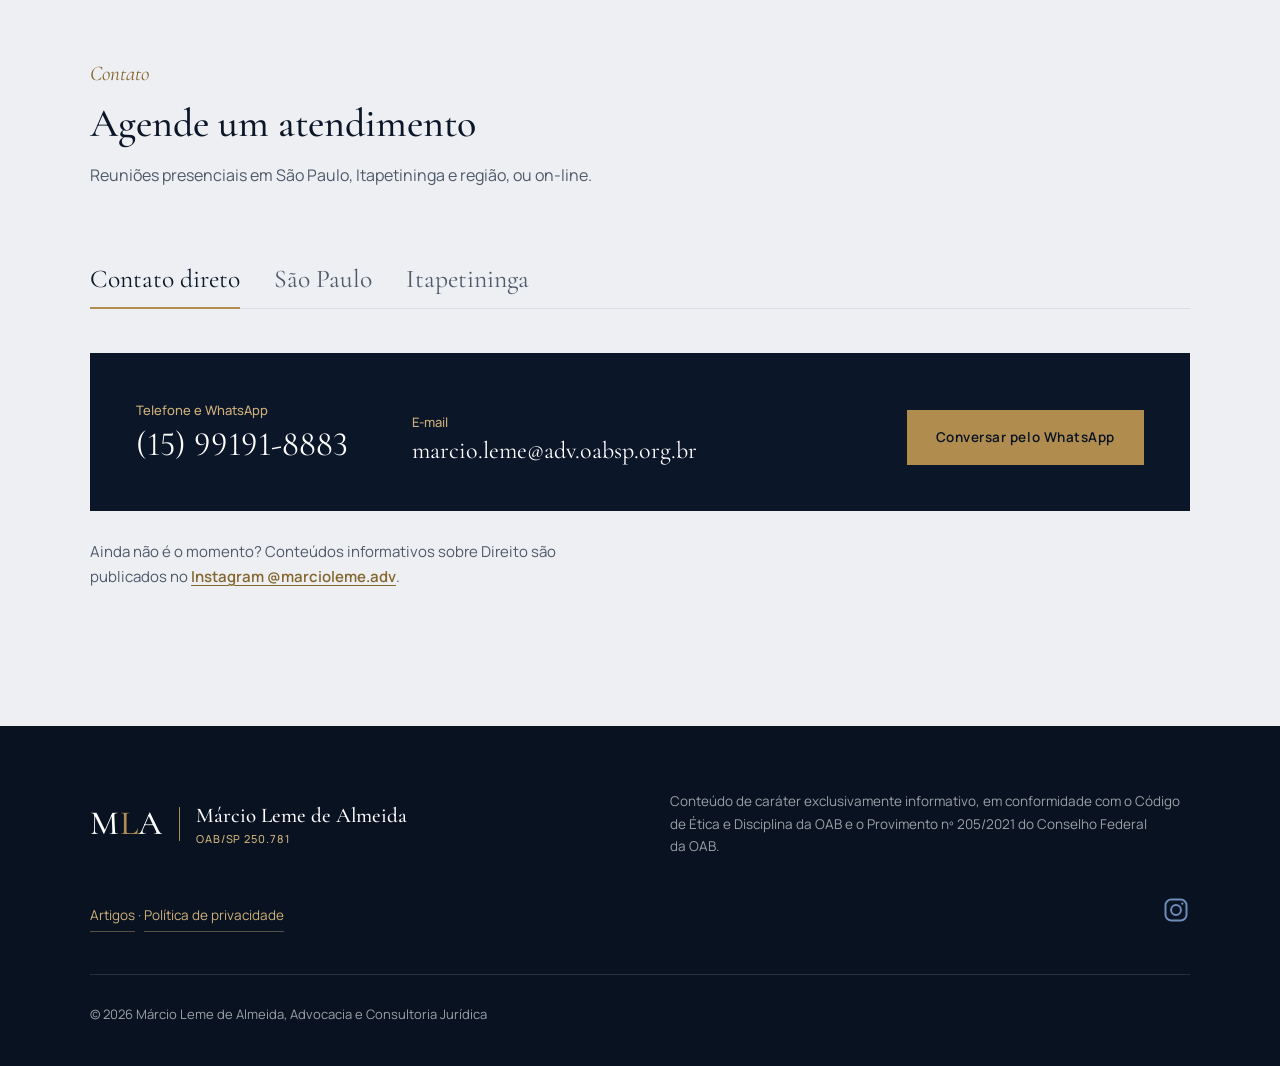
==== commit e2f6688c: "Publish the article about the fake lawyer scam Add the article, its cover and two photos. Show it fi" ====
--- a/index.html
+++ b/index.html
@@ -323,6 +323,14 @@
     </div>
     <div class="home-news__cards">
       <article class="news-card news-card--sm">
+        <div class="news-card__img"><img src="artigos/img/golpe-do-falso-advogado.jpg" width="1200" height="675" alt="" loading="lazy" decoding="async"></div>
+        <div class="news-card__body">
+          <p class="news-card__chapeu">Alerta ao cliente</p>
+          <h3 class="news-card__title"><a href="artigos/golpe-do-falso-advogado.html">Golpe do falso advogado: como funciona e como se proteger</a></h3>
+          <p class="news-card__meta">19 de novembro de 2026 · 5 min</p>
+        </div>
+      </article>
+      <article class="news-card news-card--sm">
         <div class="news-card__img"><img src="artigos/img/rescisao-contrato-de-trabalho.jpg" width="1200" height="675" alt="" loading="lazy" decoding="async"></div>
         <div class="news-card__body">
           <p class="news-card__chapeu">Trabalhista</p>
@@ -336,14 +344,6 @@
           <p class="news-card__chapeu">Imobiliário</p>
           <h3 class="news-card__title"><a href="artigos/usucapiao-em-cartorio.html">Usucapião em cartório: requisitos e como funciona</a></h3>
           <p class="news-card__meta">28 de outubro de 2026 · 6 min</p>
-        </div>
-      </article>
-      <article class="news-card news-card--sm">
-        <div class="news-card__img"><img src="artigos/img/inventario-em-cartorio.jpg" width="1200" height="675" alt="" loading="lazy" decoding="async"></div>
-        <div class="news-card__body">
-          <p class="news-card__chapeu">Família e Sucessões</p>
-          <h3 class="news-card__title"><a href="artigos/inventario-em-cartorio.html">Inventário em cartório: quando é possível e como funciona</a></h3>
-          <p class="news-card__meta">28 de outubro de 2026 · 5 min</p>
         </div>
       </article>
     </div>
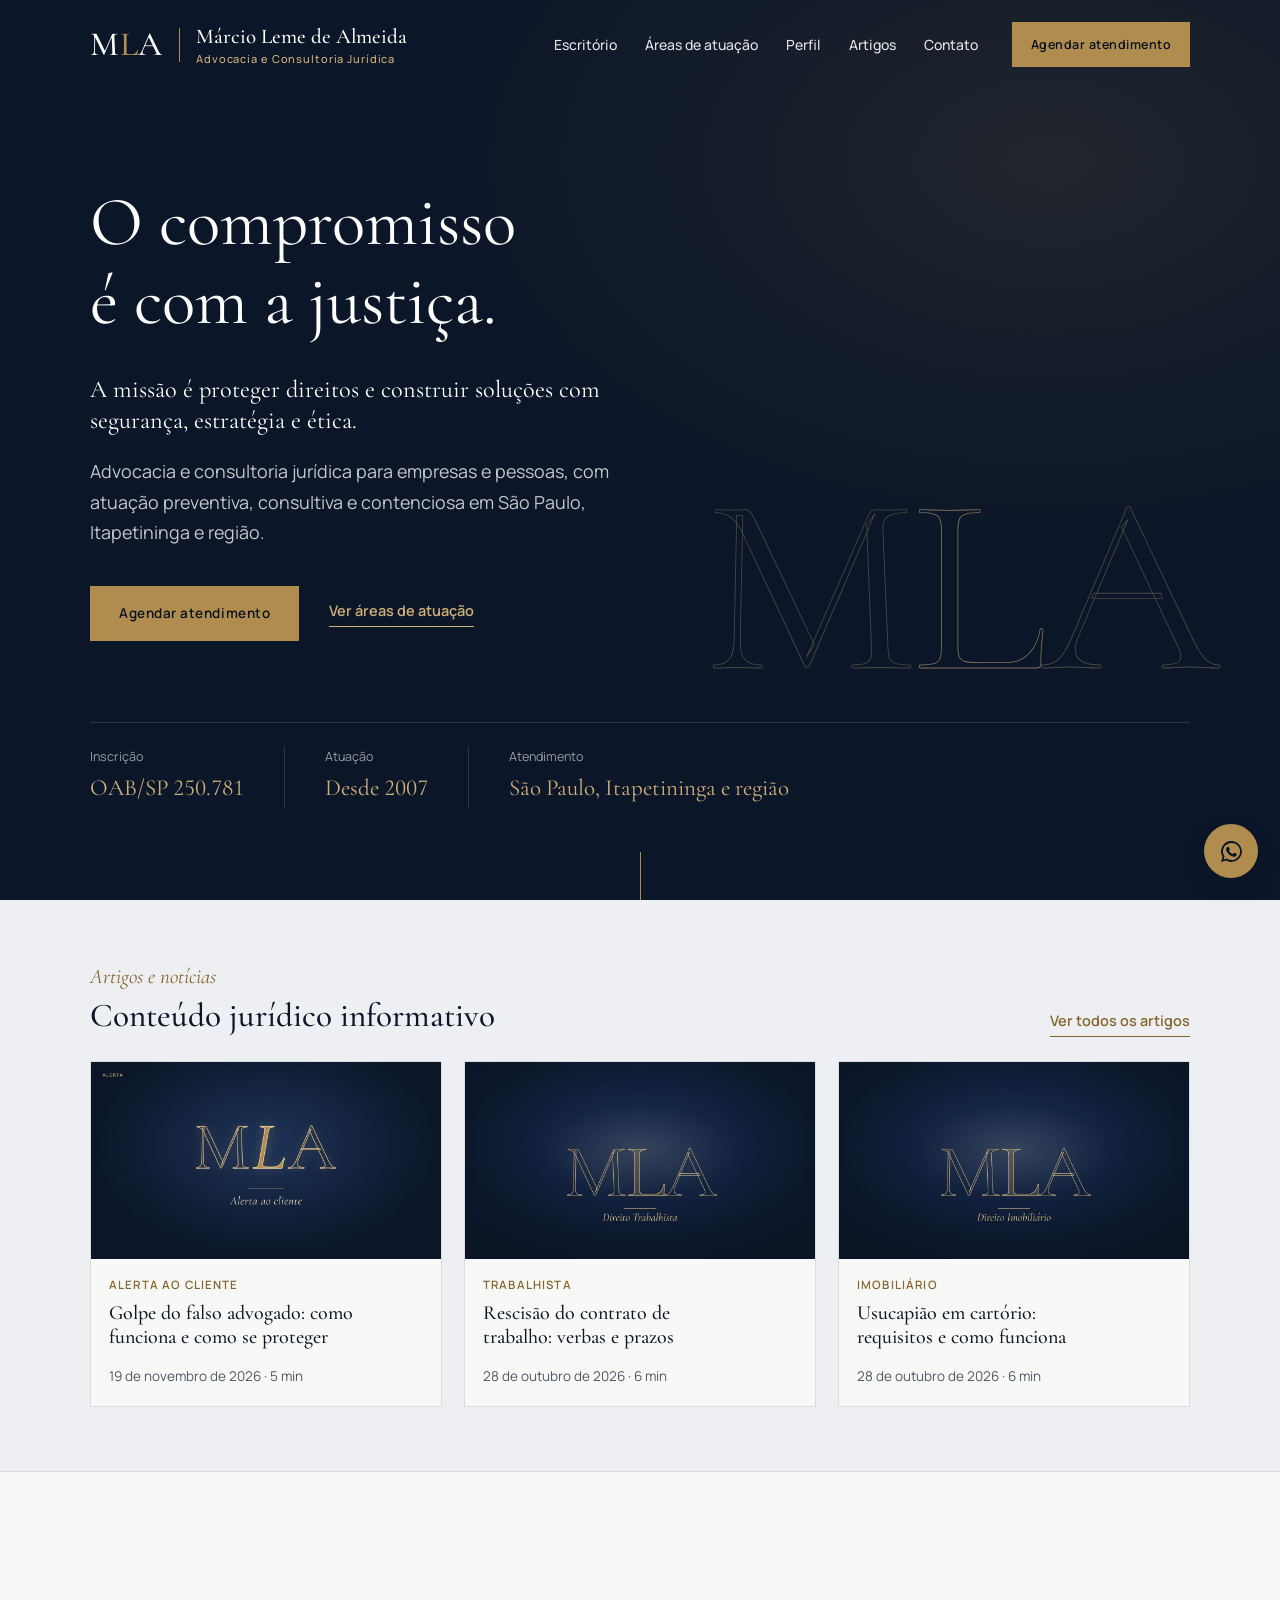
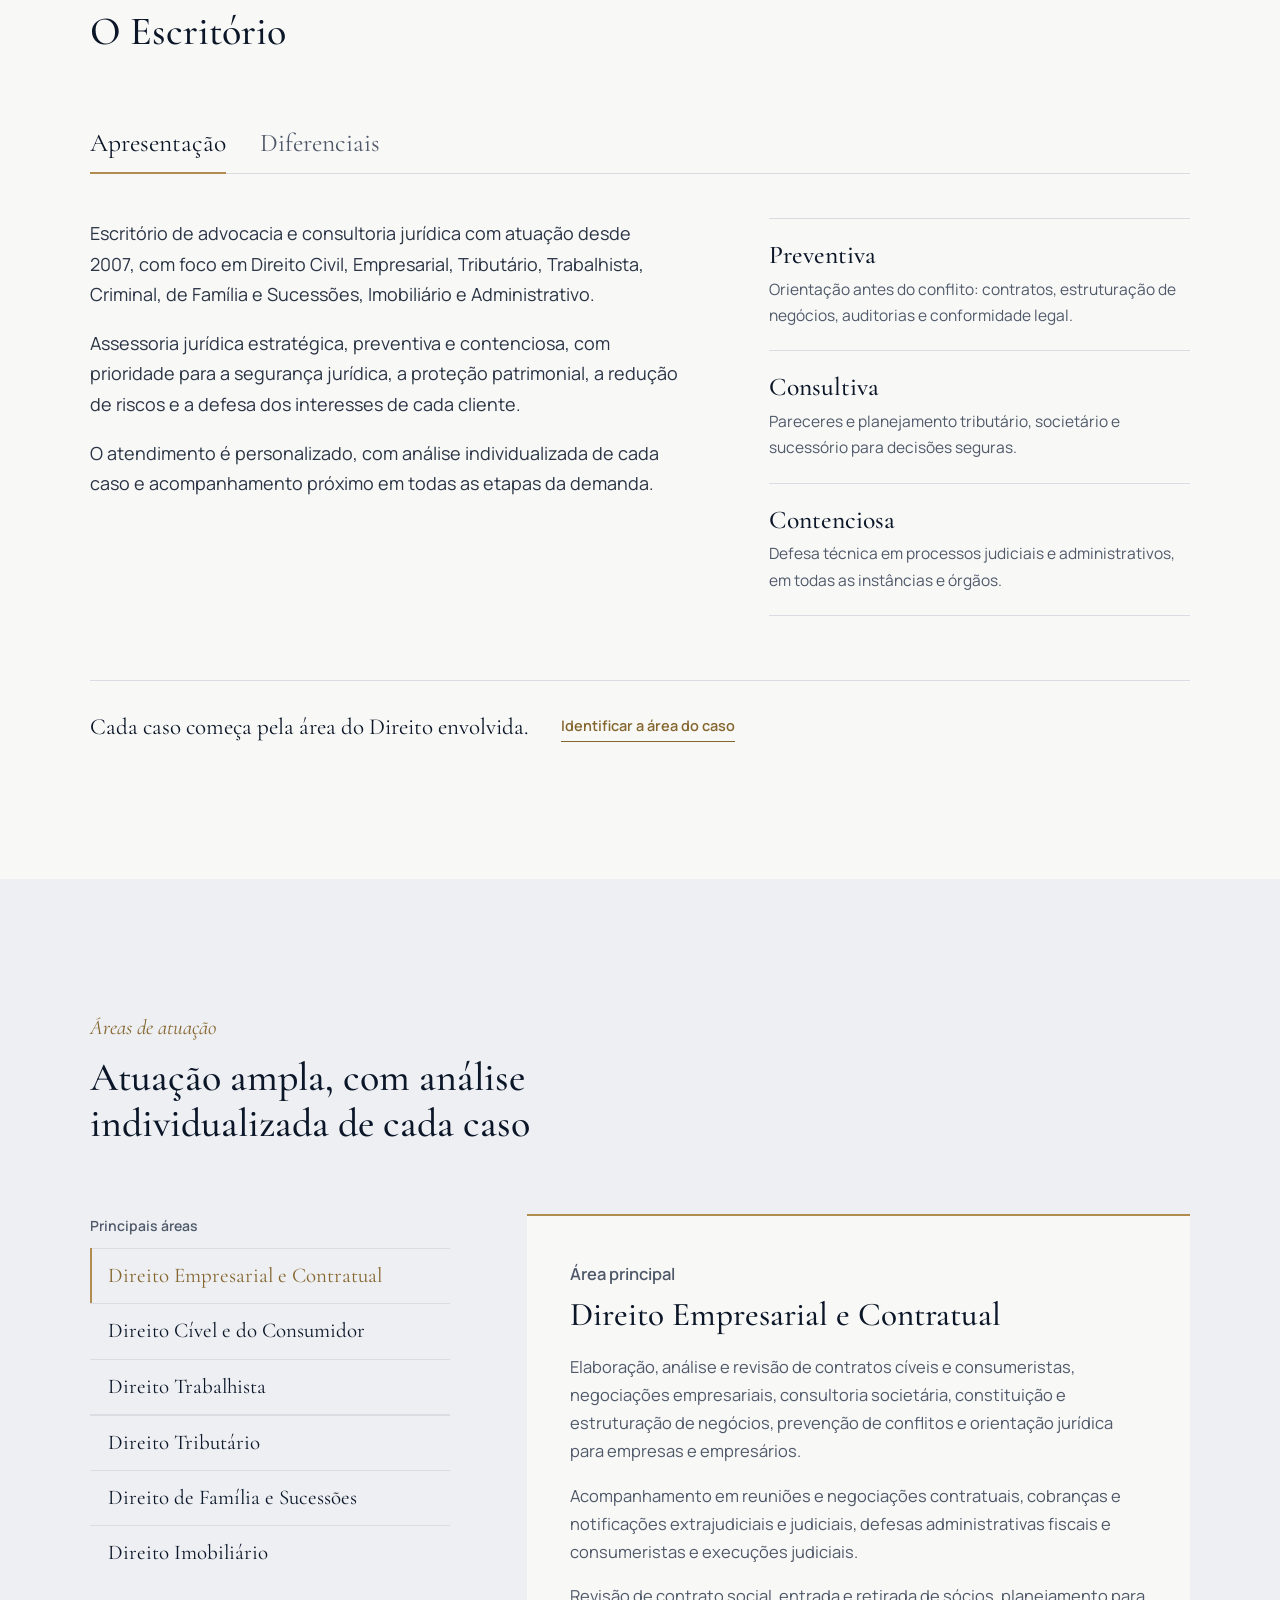
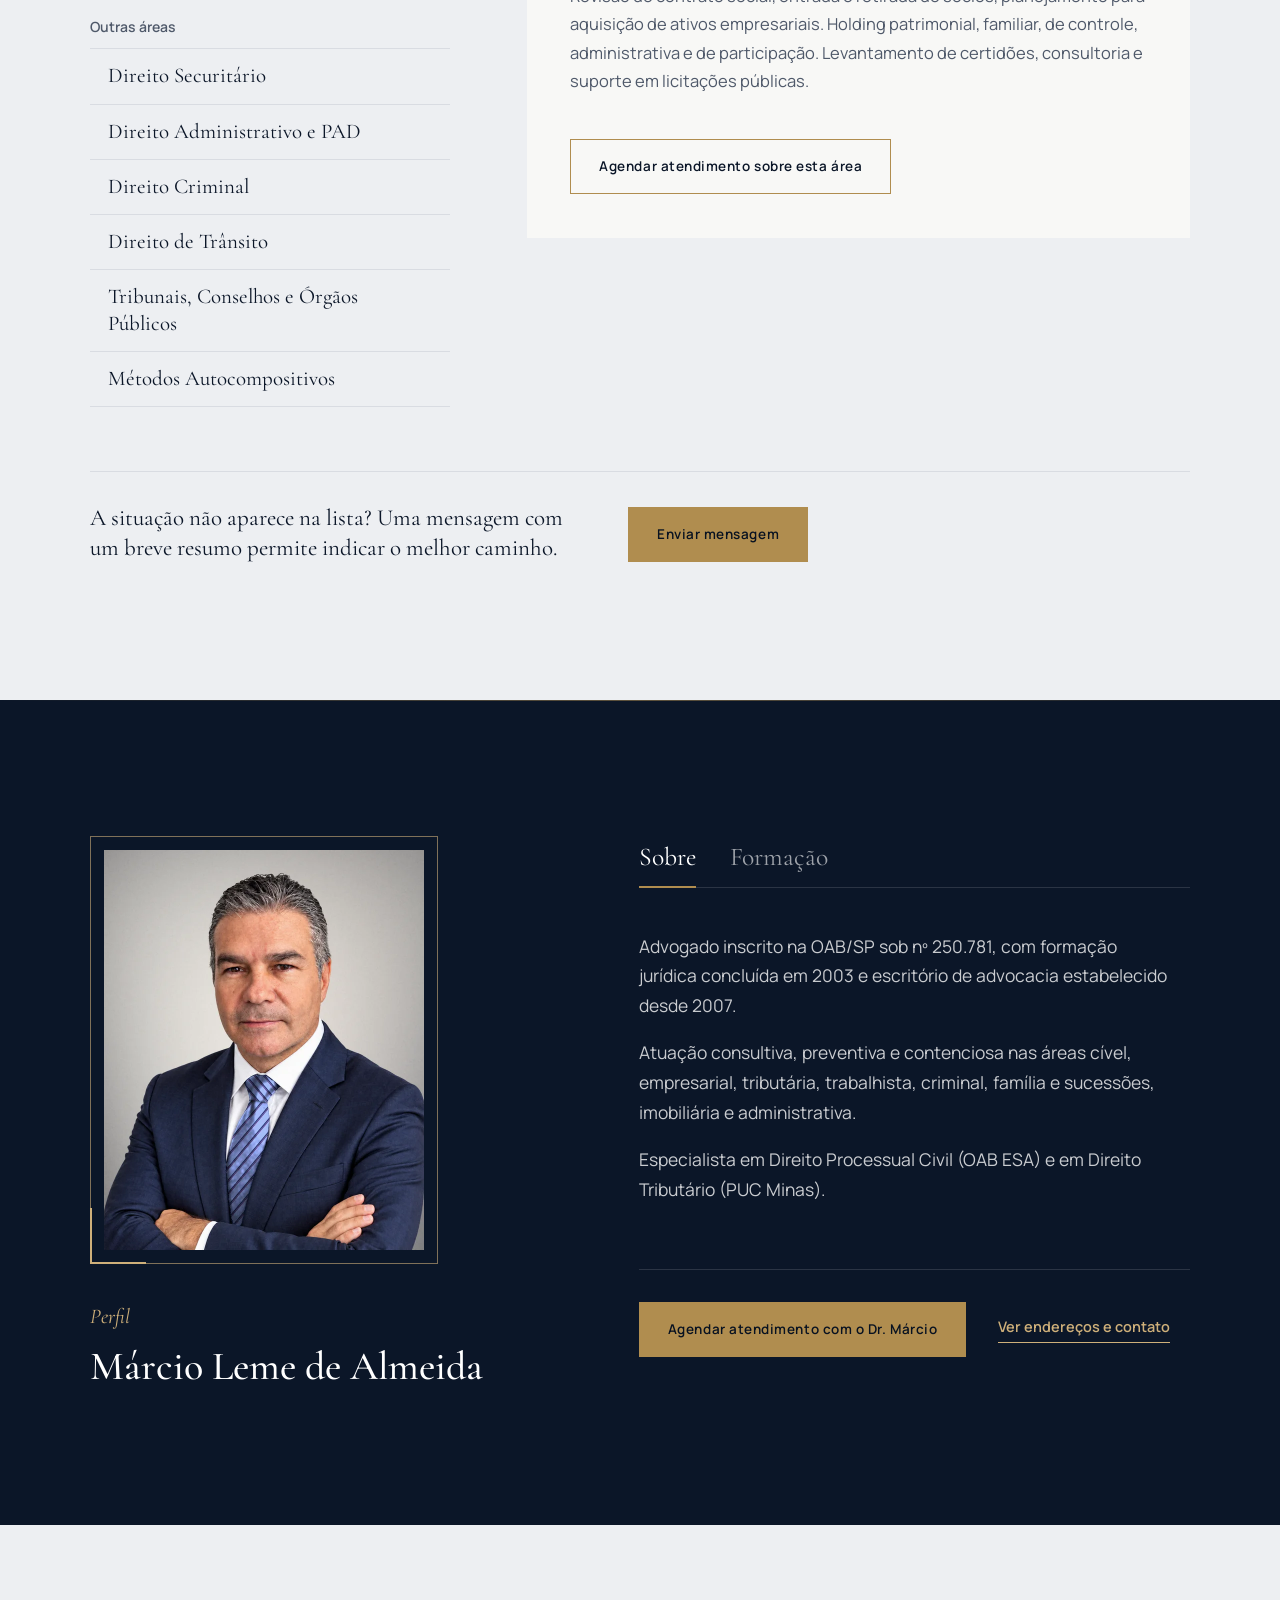
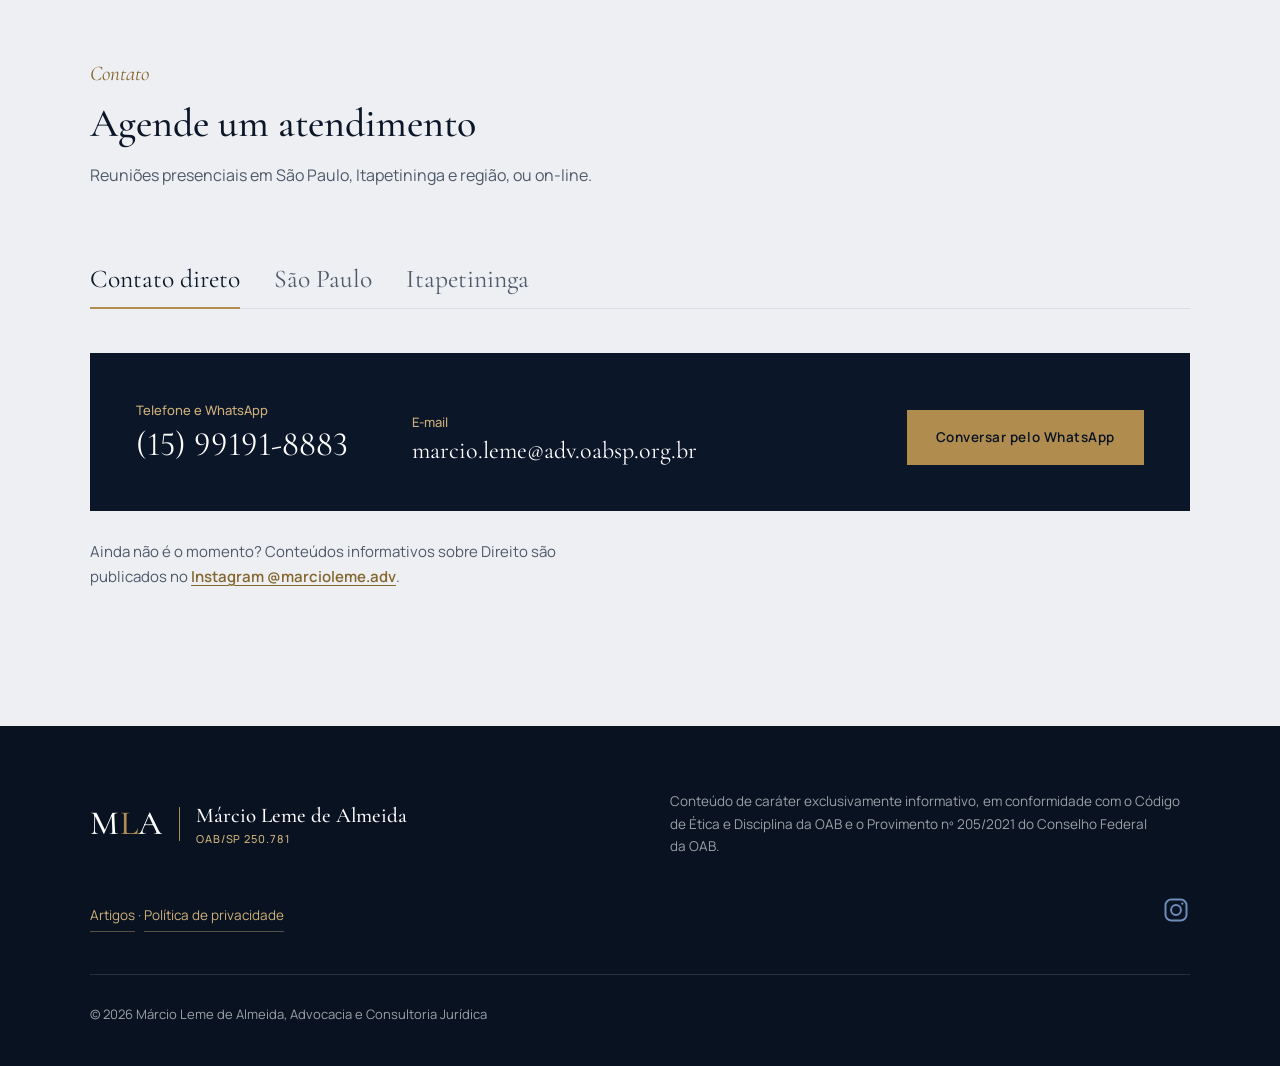
==== commit 1eb1bb0d: "Add Vercel Web Analytics and update the privacy page Load the analytics script from the same origin," ====
--- a/index.html
+++ b/index.html
@@ -737,5 +737,6 @@
 </a>
 
 <script src="script.js"></script>
+<script defer src="/_vercel/insights/script.js"></script>
 </body>
 </html>
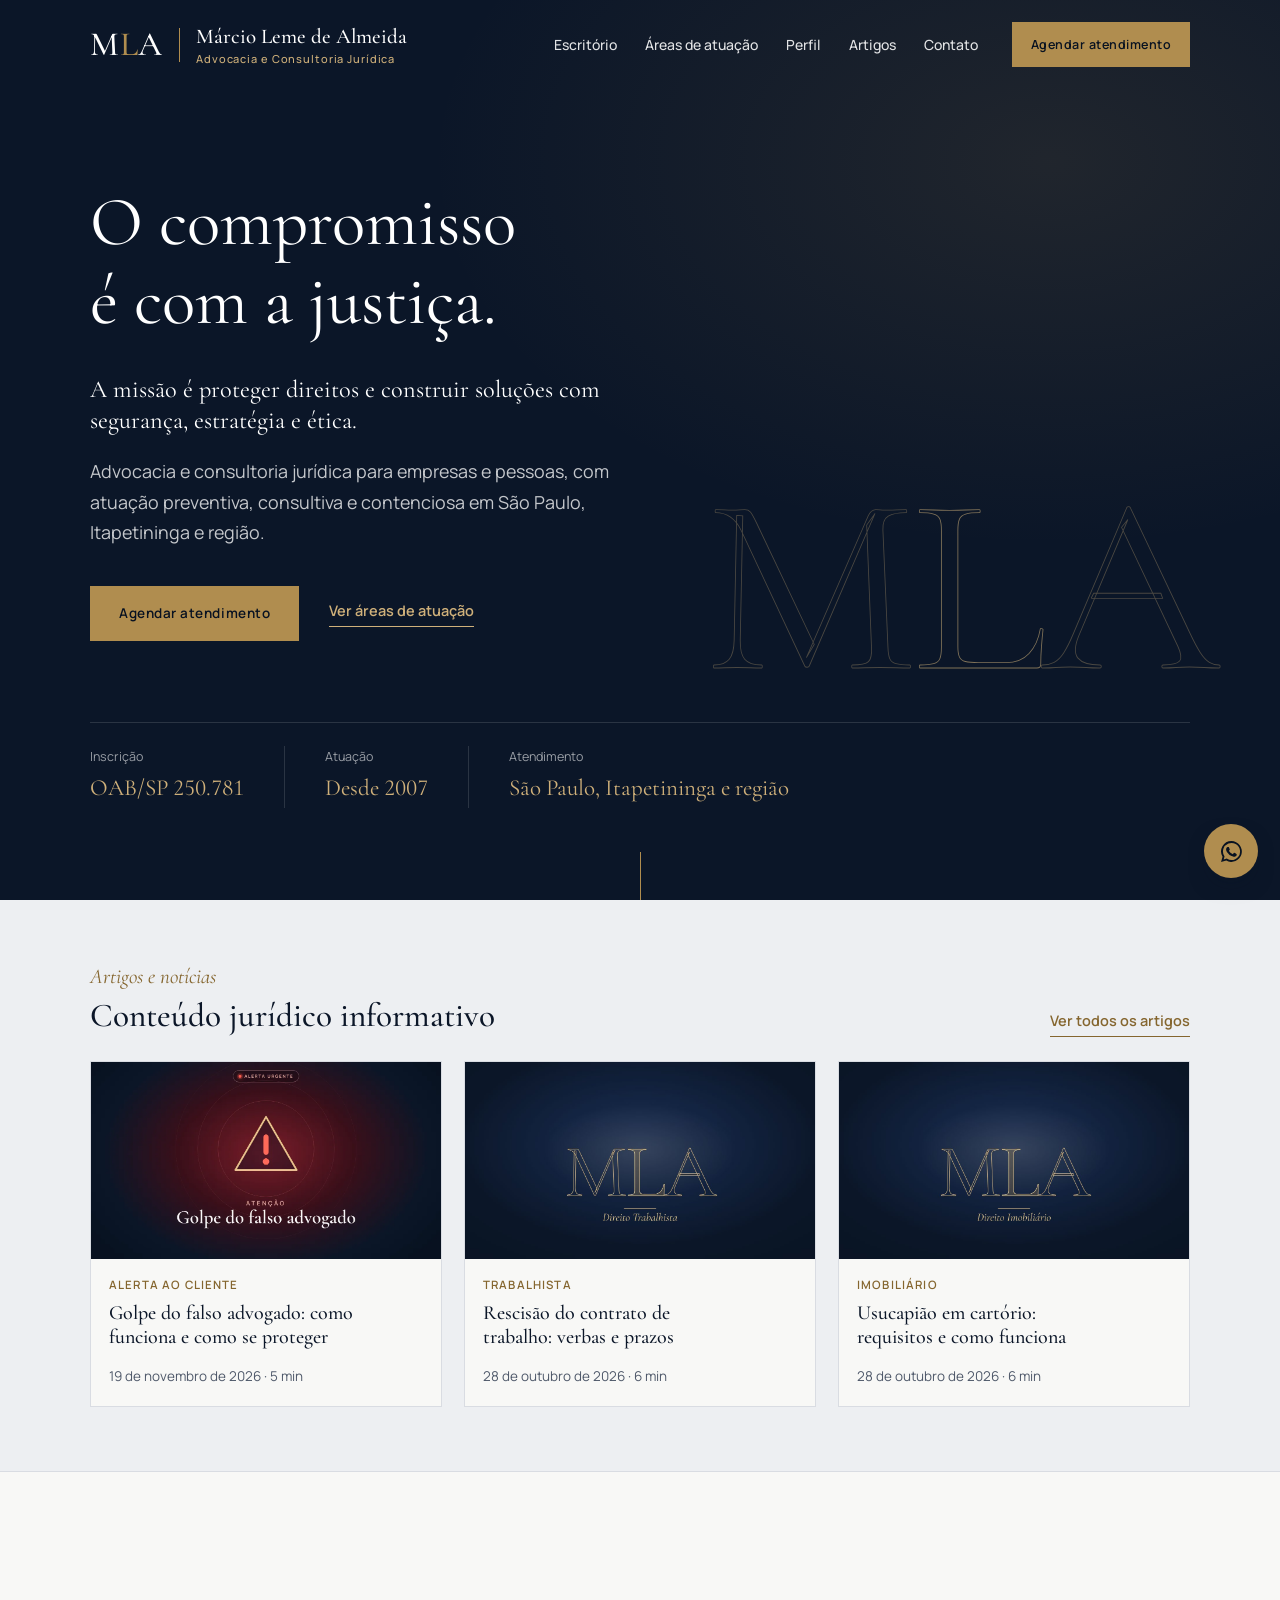
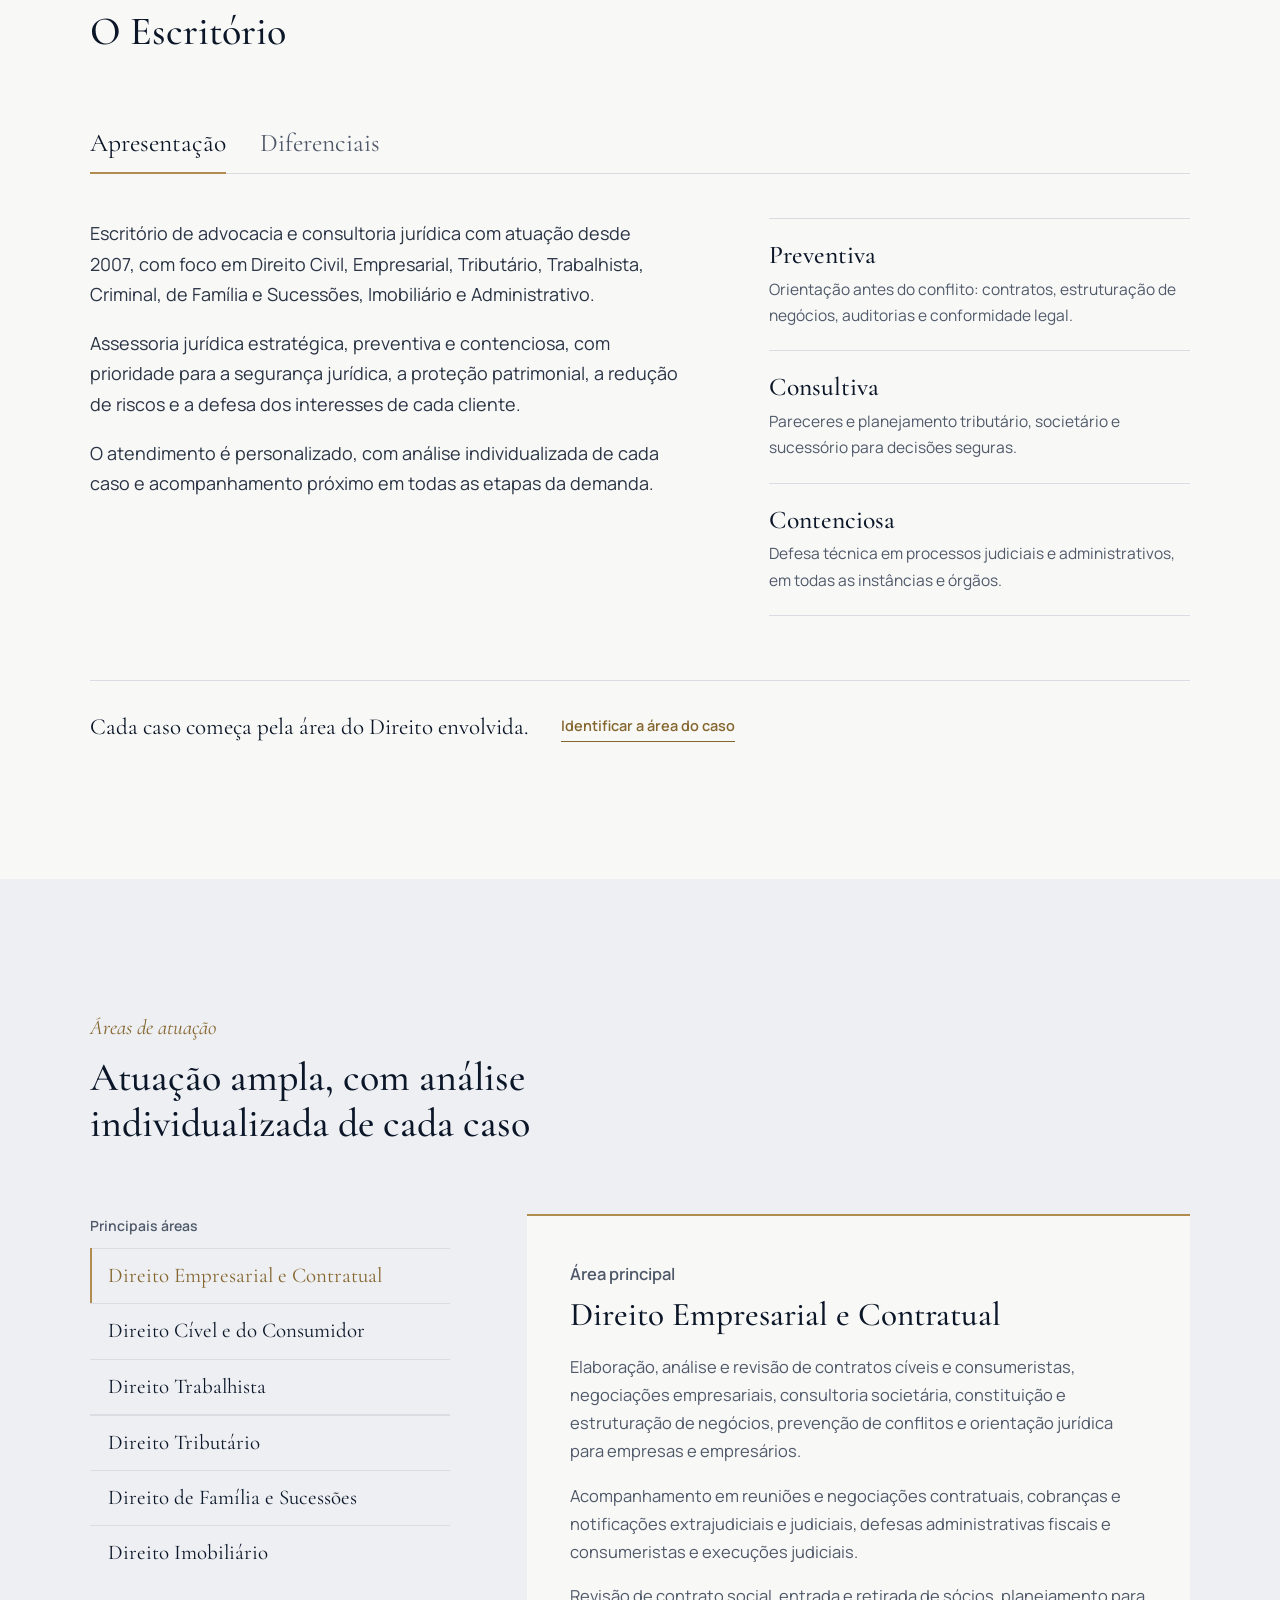
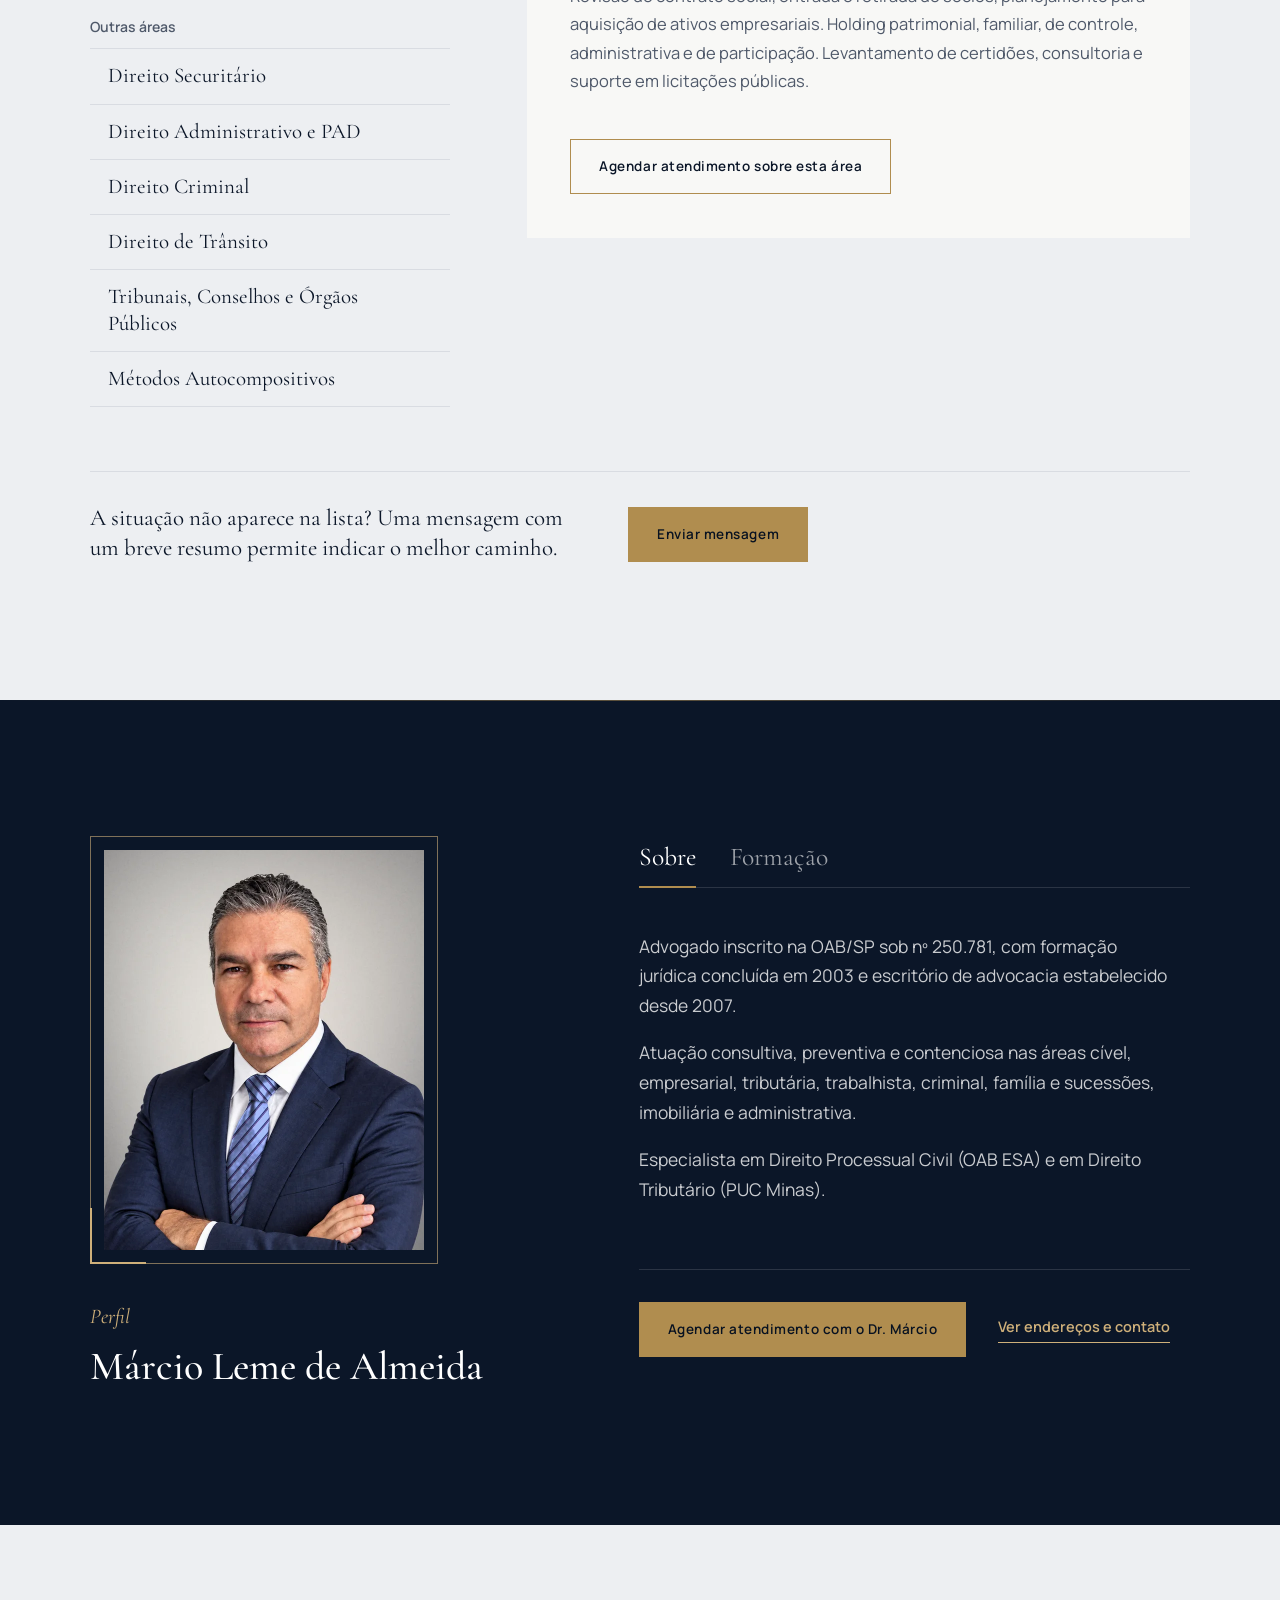
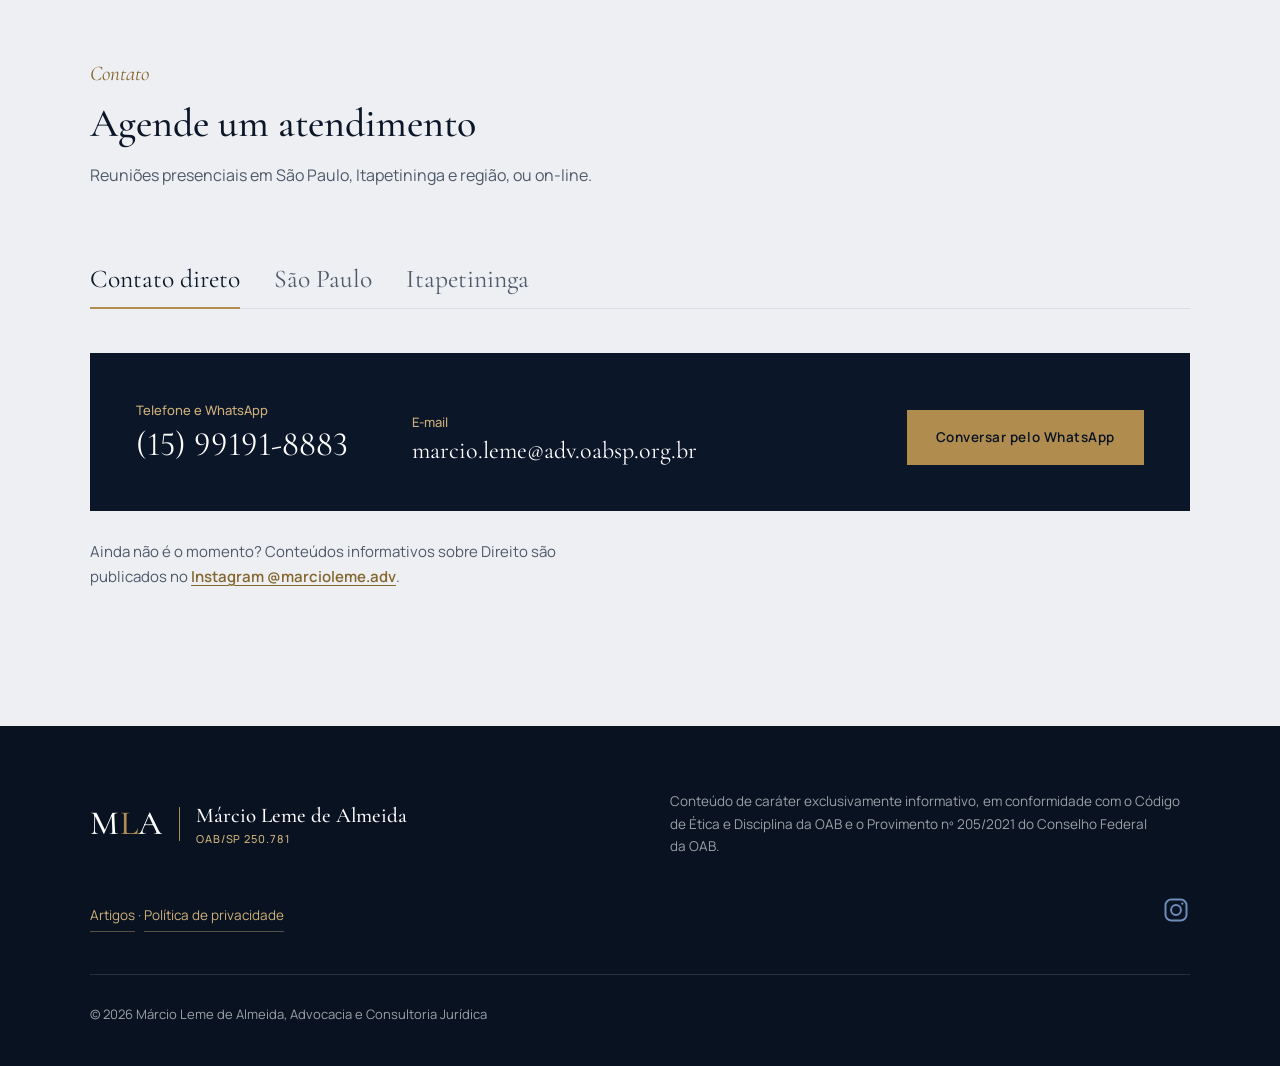
==== commit b48e3429: "Use the urgent alert cover for the fake lawyer article Add the new cover at 1x and 2x (WebP with src" ====
--- a/index.html
+++ b/index.html
@@ -323,7 +323,7 @@
     </div>
     <div class="home-news__cards">
       <article class="news-card news-card--sm">
-        <div class="news-card__img"><img src="artigos/img/golpe-do-falso-advogado.jpg" width="1200" height="675" alt="" loading="lazy" decoding="async"></div>
+        <div class="news-card__img"><img src="artigos/img/golpe-alerta-1200.jpg" srcset="artigos/img/golpe-alerta-1200.webp 1200w, artigos/img/golpe-alerta-2400.webp 2400w" sizes="(max-width: 640px) 74vw, 380px" width="1200" height="675" alt="" loading="lazy" decoding="async"></div>
         <div class="news-card__body">
           <p class="news-card__chapeu">Alerta ao cliente</p>
           <h3 class="news-card__title"><a href="artigos/golpe-do-falso-advogado.html">Golpe do falso advogado: como funciona e como se proteger</a></h3>
